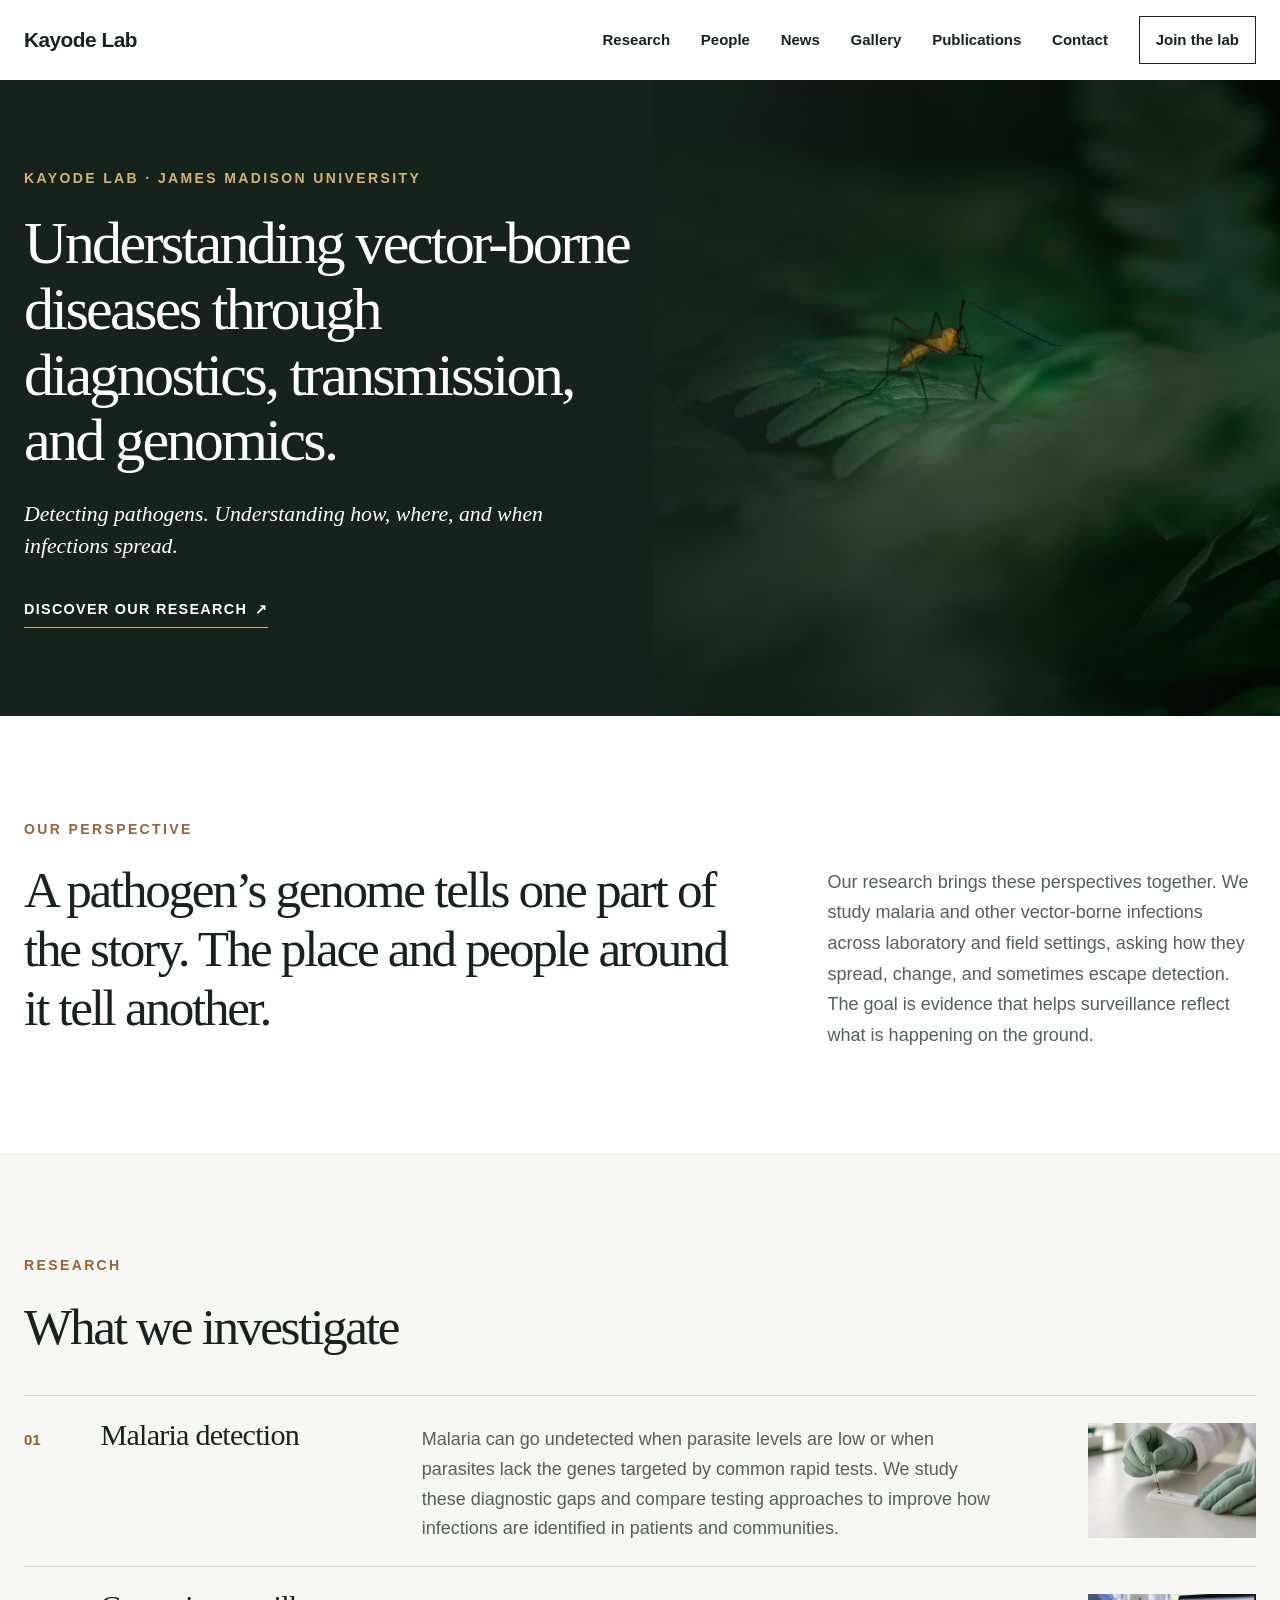
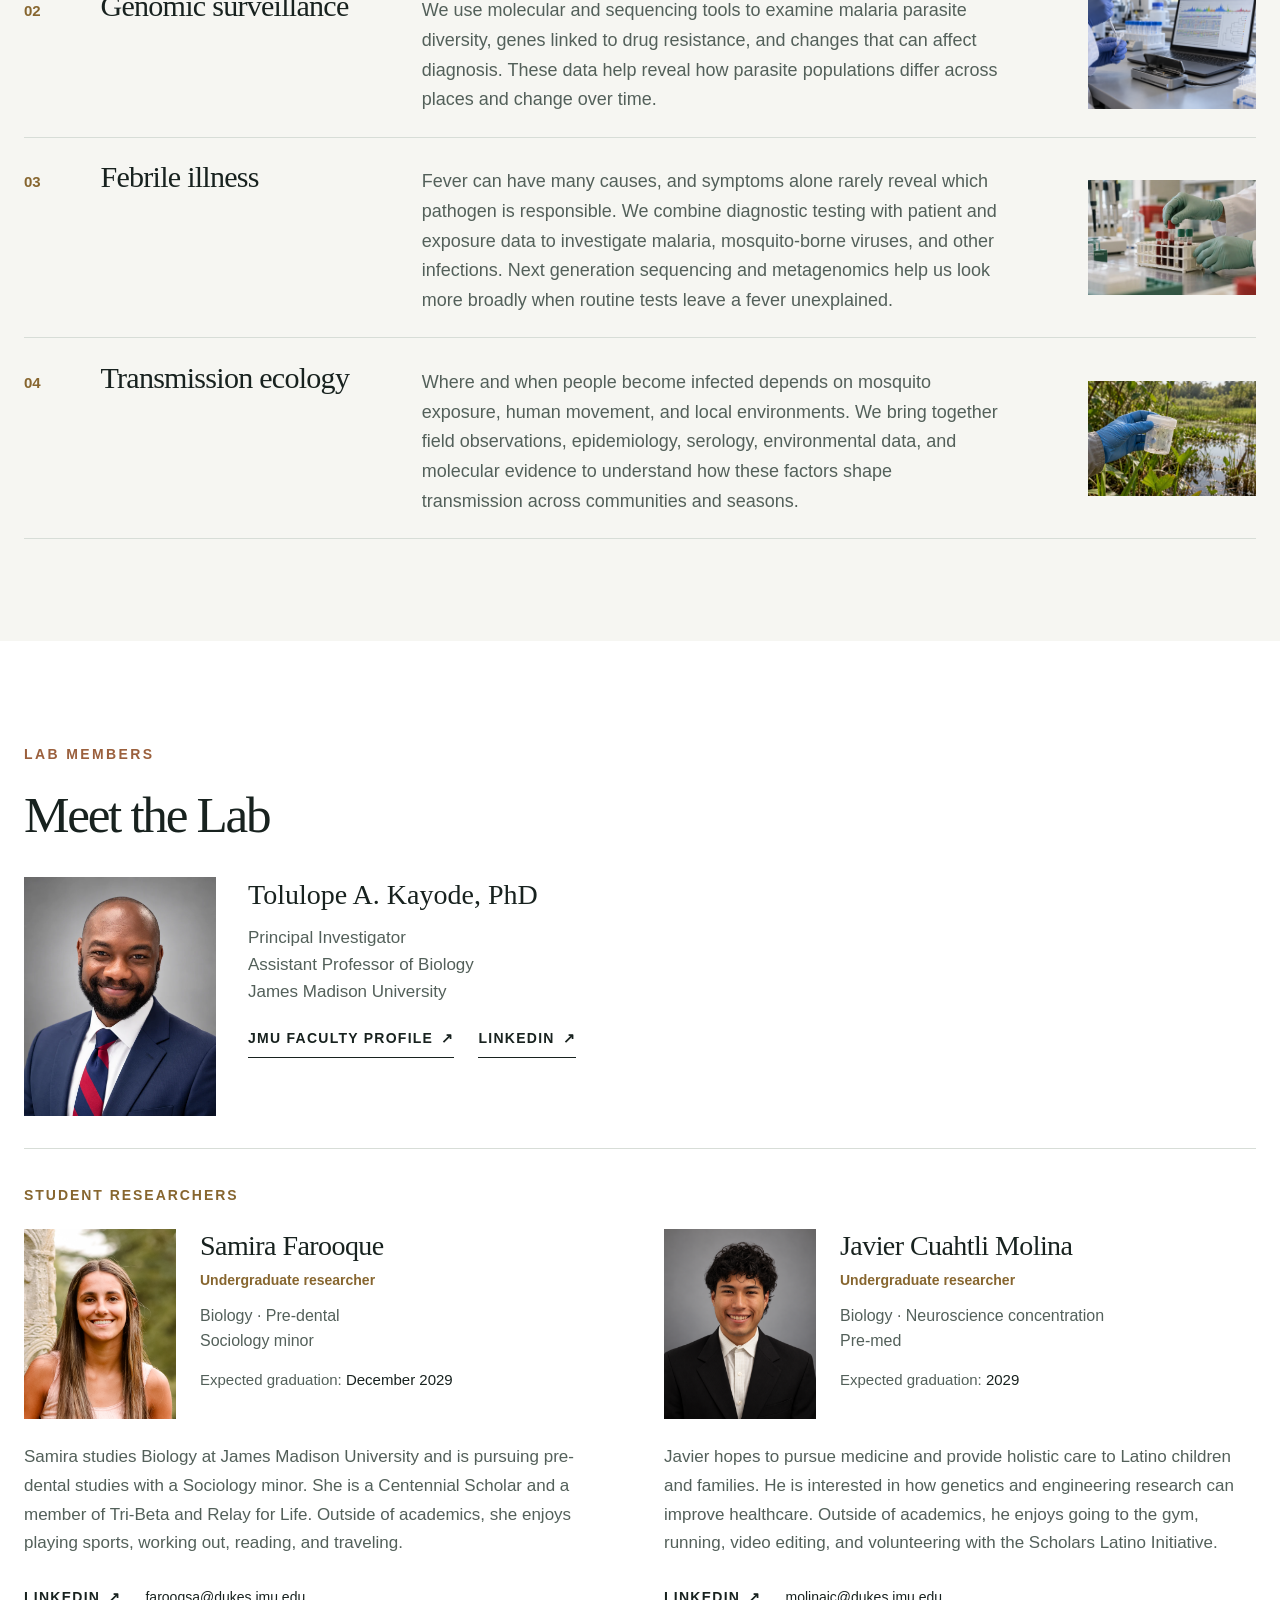
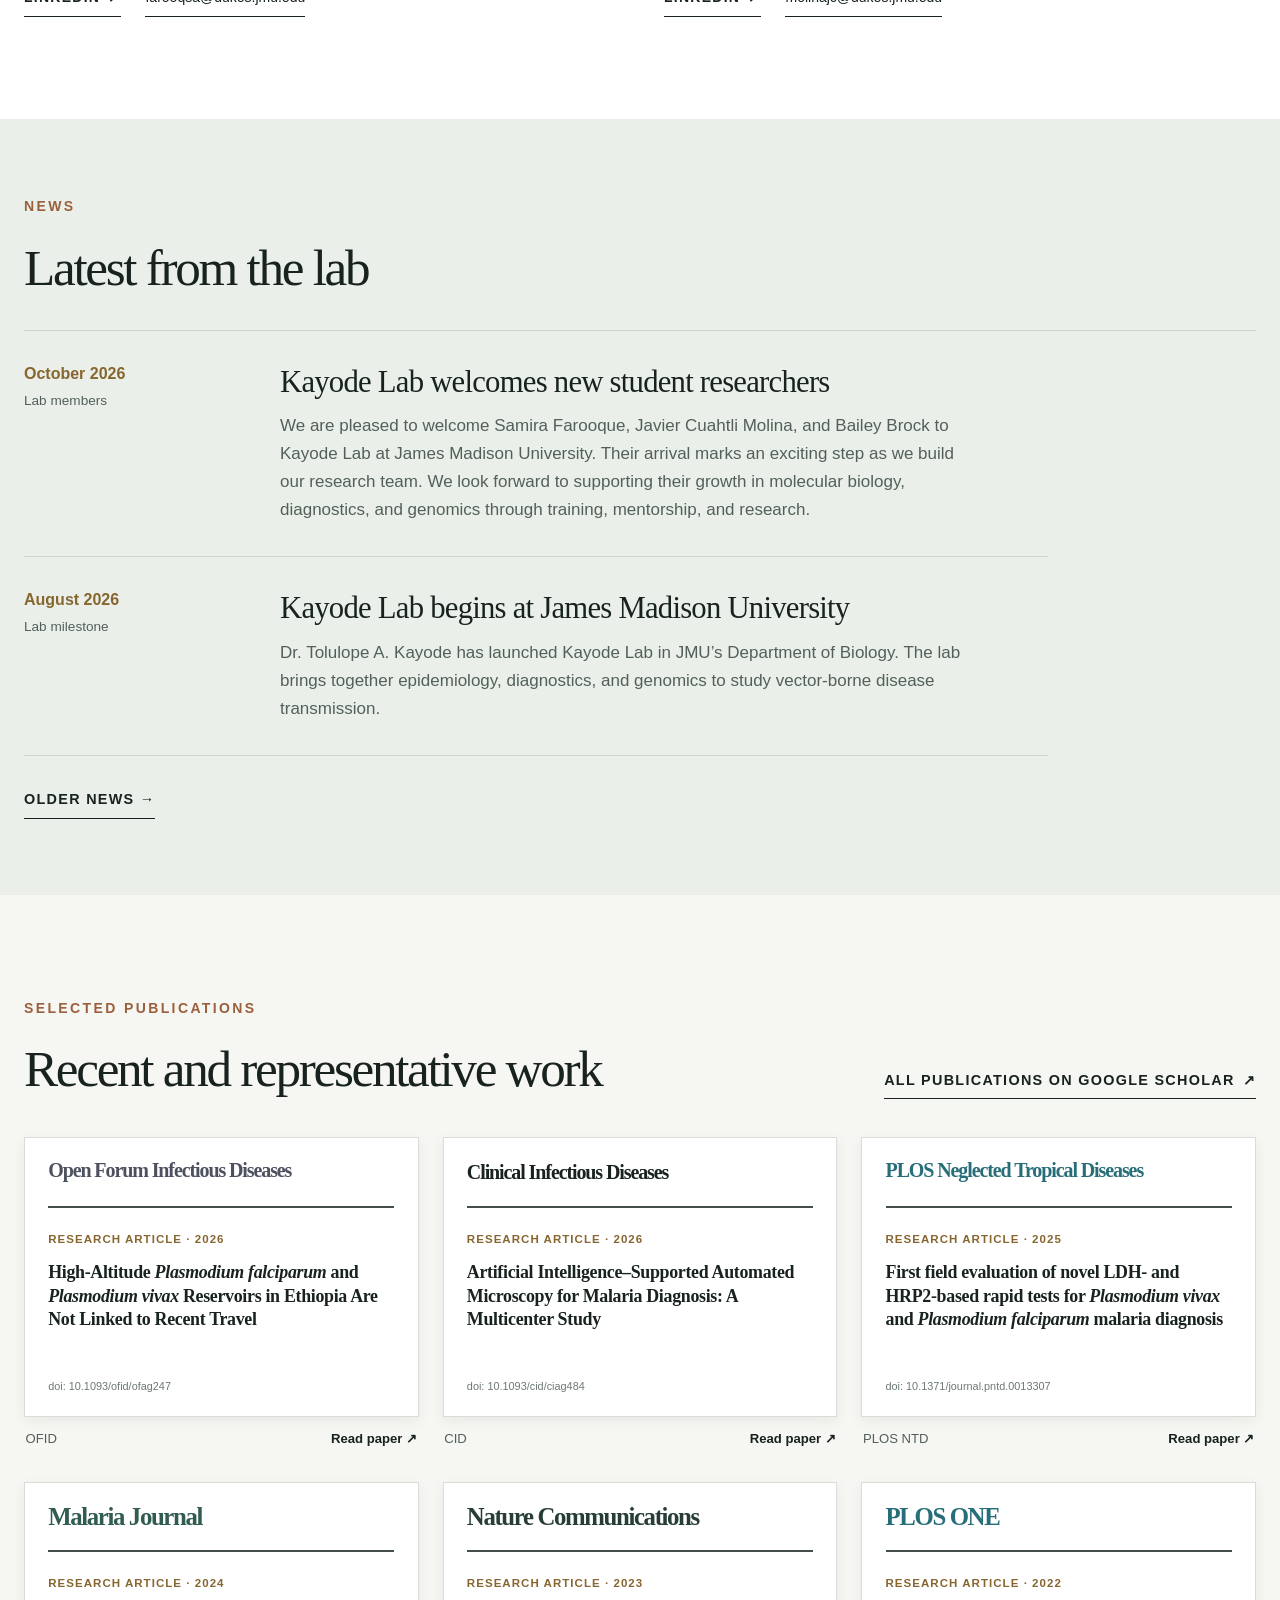
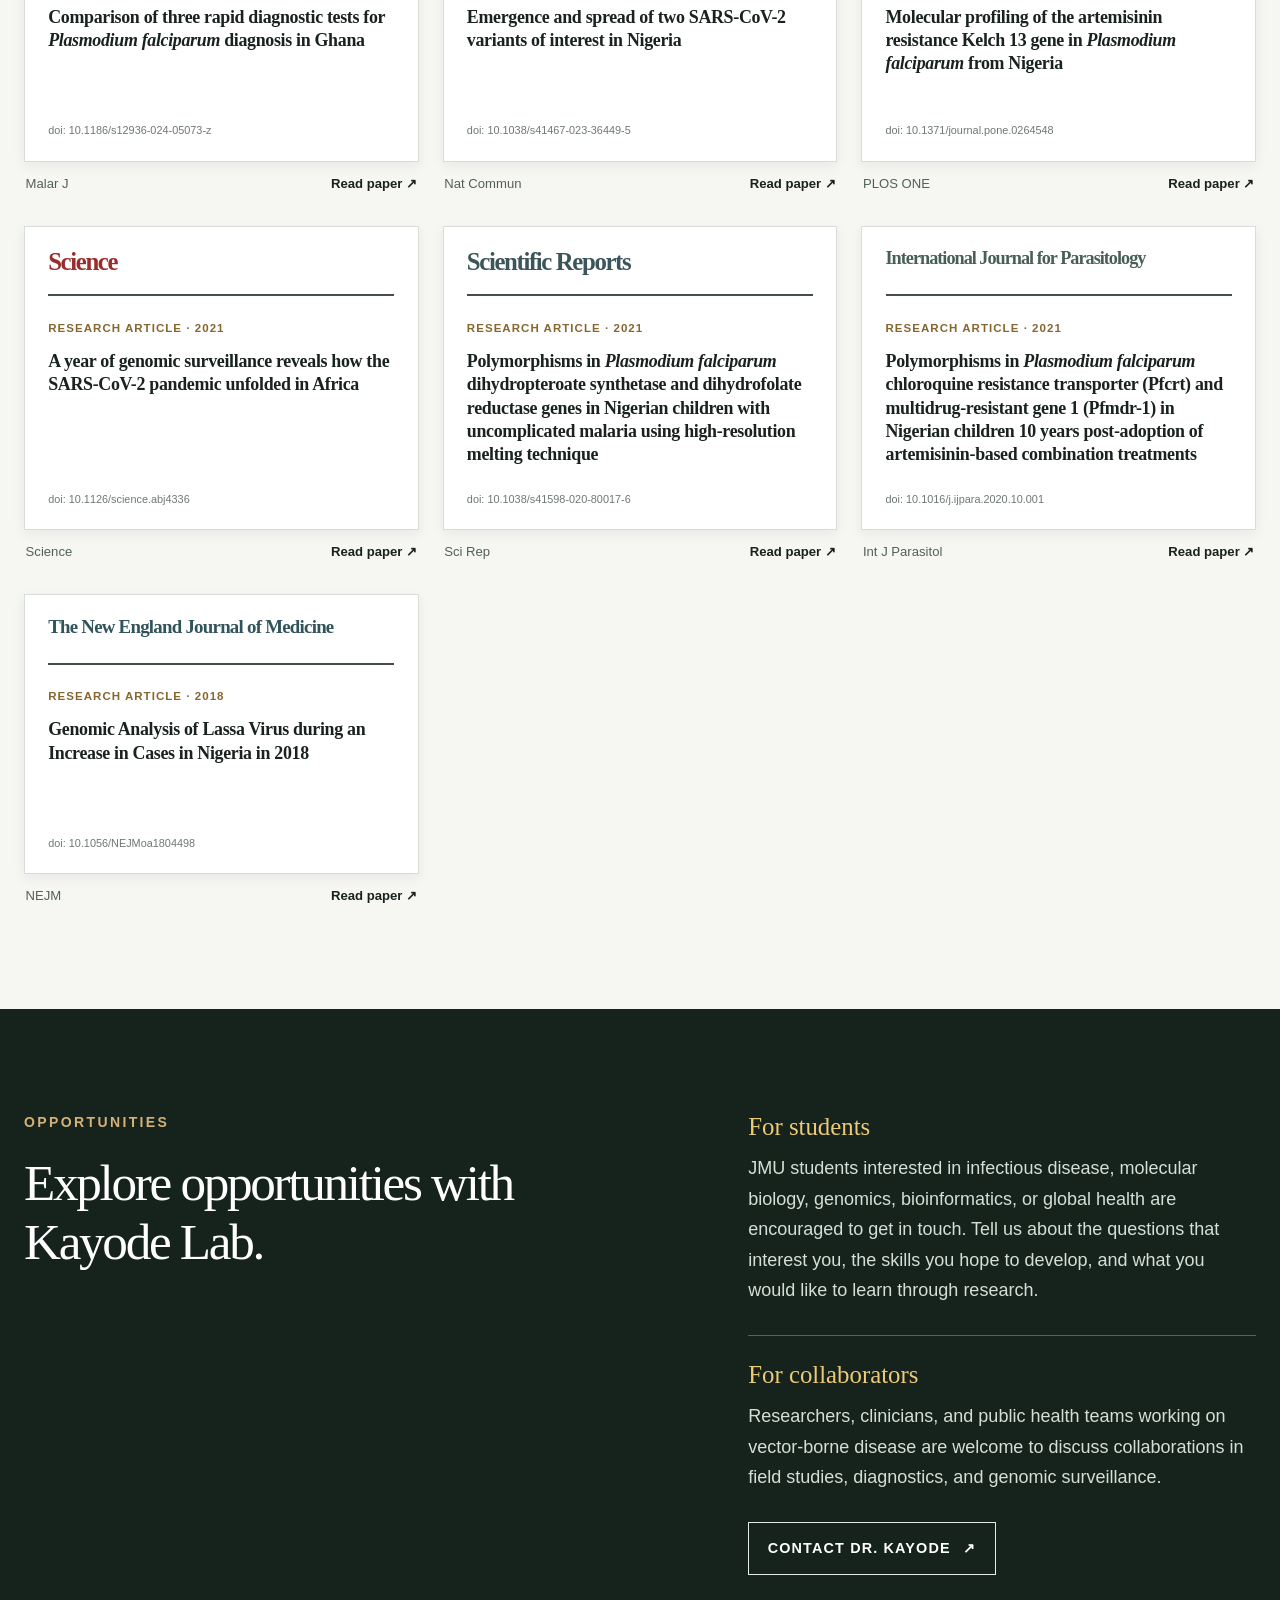
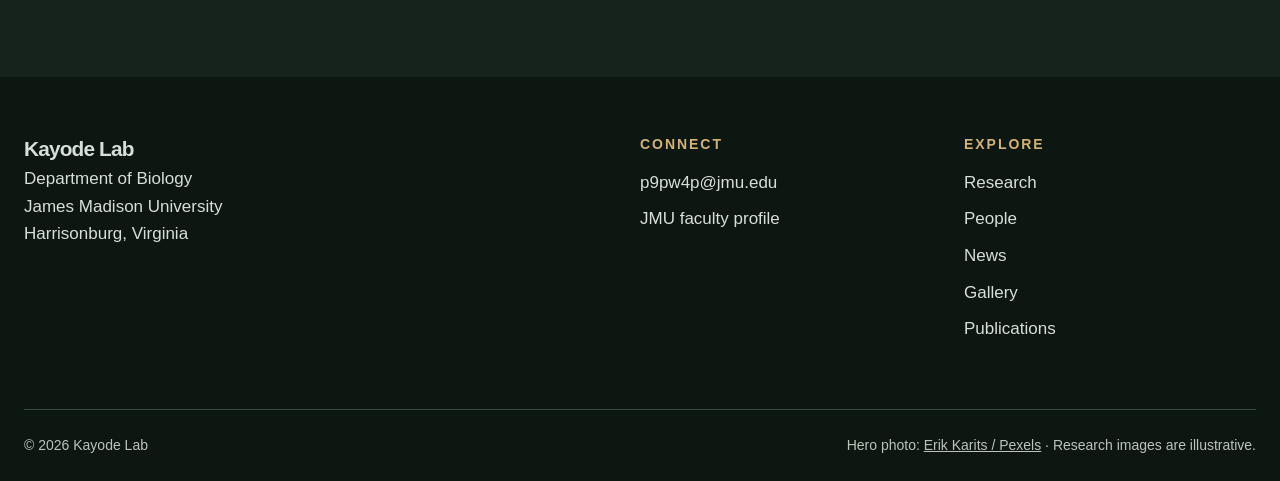
==== index.html @ 6063ae5a "Refresh fix and sticky head fix 2 attempt" ====
<!doctype html>
<html lang="en">
<head>
  <meta charset="utf-8">
  <meta name="viewport" content="width=device-width, initial-scale=1">
  <meta name="theme-color" content="#18221f">
  <meta name="description" content="Kayode Lab at James Madison University studies vector-borne disease through field epidemiology, molecular diagnostics, and pathogen genomics.">
  <title>Kayode Lab | Vector-Borne Disease Research</title>
  <link rel="preload" href="assets/mosquito-pexels.jpg" as="image" type="image/jpeg">
  <script src="navigation.js?v=20261001-navigation2"></script>
  <link rel="stylesheet" href="styles.css?v=20261001-navigation2">
  <script src="cms-content.js?v=20261001-navigation2" defer></script>
  <script src="script.js?v=20261001-navigation2" defer></script>
</head>
<body>
  <a class="skip-link" href="#main">Skip to content</a>
  <header class="site-header" id="top">
    <div class="header-inner wrap">
      <a class="wordmark" href="#top" aria-label="Kayode Lab, home"><span class="wordmark-name">Kayode</span> <span class="wordmark-lab">Lab</span></a>
      <button class="menu-toggle" type="button" aria-expanded="false" aria-controls="primary-nav" aria-label="Open menu"><span></span><span></span><span></span></button>
      <nav id="primary-nav" class="primary-nav" aria-label="Main navigation">
        <a href="#research">Research</a>
        <a href="#people">People</a>
        <a href="#news">News</a>
        <a href="gallery.html">Gallery</a>
        <a href="https://scholar.google.com/citations?hl=en&amp;user=4zWHbgIAAAAJ" target="_blank" rel="noopener noreferrer">Publications</a>
        <a href="#contact">Contact</a>
        <a class="nav-join" href="#join">Join the lab</a>
      </nav>
    </div>
  </header>

  <main id="main">
    <section class="hero" aria-labelledby="hero-title">
      <div class="hero-inner wrap">
        <p class="eyebrow">Kayode Lab · James Madison University</p>
        <h1 id="hero-title">Understanding vector-borne diseases through diagnostics, transmission, and genomics.</h1>
        <p class="hero-statement">Detecting pathogens. Understanding how, where, and when infections spread.</p>
        <a class="text-link light" href="#research">Discover our research <span aria-hidden="true">↗</span></a>
      </div>
    </section>

    <section class="perspective section-pad" aria-labelledby="perspective-title">
      <div class="wrap perspective-grid">
        <div>
          <p class="section-label">Our perspective</p>
          <h2 id="perspective-title">A pathogen’s genome tells one part of the story. The place and people around it tell another.</h2>
        </div>
        <p class="perspective-copy">Our research brings these perspectives together. We study malaria and other vector-borne infections across laboratory and field settings, asking how they spread, change, and sometimes escape detection. The goal is evidence that helps surveillance reflect what is happening on the ground.</p>
      </div>
    </section>

    <section class="research section-pad" id="research" aria-labelledby="research-title">
      <div class="wrap">
        <div class="section-heading">
          <div><p class="section-label">Research</p><h2 id="research-title">What we investigate</h2></div>
        </div>
        <div class="research-list">
          <article class="research-item"><div class="research-copy"><span class="number">01</span><h3>Malaria detection</h3><p>Malaria can go undetected when parasite levels are low or when parasites lack the genes targeted by common rapid tests. We study these diagnostic gaps and compare testing approaches to improve how infections are identified in patients and communities.</p></div><img class="research-image" src="assets/malaria-detection.webp" alt="Illustrative image of a malaria rapid diagnostic test in a laboratory" width="960" height="720" loading="lazy"></article>
          <article class="research-item"><div class="research-copy"><span class="number">02</span><h3>Genomic surveillance</h3><p>We use molecular and sequencing tools to examine malaria parasite diversity, genes linked to drug resistance, and changes that can affect diagnosis. These data help reveal how parasite populations differ across places and change over time.</p></div><img class="research-image" src="assets/genomic-surveillance-sequencing.png" alt="Illustrative image of a portable DNA sequencer connected to a laptop displaying sequence data and a phylogenetic tree" width="1448" height="1086" loading="lazy"></article>
          <article class="research-item"><div class="research-copy"><span class="number">03</span><h3>Febrile illness</h3><p>Fever can have many causes, and symptoms alone rarely reveal which pathogen is responsible. We combine diagnostic testing with patient and exposure data to investigate malaria, mosquito-borne viruses, and other infections. Next generation sequencing and metagenomics help us look more broadly when routine tests leave a fever unexplained.</p></div><img class="research-image" src="assets/febrile-illness.webp" alt="Illustrative image of blood samples in a laboratory" width="960" height="720" loading="lazy"></article>
          <article class="research-item"><div class="research-copy"><span class="number">04</span><h3>Transmission ecology</h3><p>Where and when people become infected depends on mosquito exposure, human movement, and local environments. We bring together field observations, epidemiology, serology, environmental data, and molecular evidence to understand how these factors shape transmission across communities and seasons.</p></div><img class="research-image" src="assets/transmission-ecology.webp" alt="Illustrative image of a mosquito collection container beside wetland vegetation" width="960" height="720" loading="lazy"></article>
        </div>
      </div>
    </section>

    <section class="people section-pad" id="people" aria-labelledby="people-title">
      <div class="wrap people-intro">
        <div>
          <p class="section-label">Lab members</p>
          <h2 id="people-title">Meet the Lab</h2>
        </div>
        <div class="pi-detail" data-pi-profile>
          <img class="pi-photo" src="assets/tolulope-kayode.webp" alt="Dr. Tolulope A. Kayode" width="750" height="932" loading="lazy" decoding="async">
          <div>
            <h3>Tolulope A. Kayode, PhD</h3>
            <p>Principal Investigator<br>Assistant Professor of Biology<br>James Madison University</p>
            <div class="member-links" aria-label="Tolulope Kayode's profiles">
              <a class="text-link" href="https://www.jmu.edu/biology/people/current-people/faculty/faculty-kayode.shtml" target="_blank" rel="noopener noreferrer">JMU faculty profile <span aria-hidden="true">↗</span></a>
              <a class="text-link" href="https://www.linkedin.com/in/tolulope-kayode-phd-333b0b60" target="_blank" rel="noopener noreferrer">LinkedIn <span aria-hidden="true">↗</span></a>
            </div>
          </div>
        </div>
      </div>
      <div class="wrap student-section">
        <h3 class="student-heading">Student researchers</h3>
        <div class="member-list" data-members-list>
          <article class="member-card" aria-labelledby="samira-name">
            <div class="member-overview">
              <img class="member-photo" src="assets/samira-farooque.png" alt="Samira Farooque" width="944" height="2048" loading="lazy" decoding="async">
              <div class="member-summary">
                <h3 id="samira-name">Samira Farooque</h3>
                <p class="member-role">Undergraduate researcher</p>
                <p class="member-academic">Biology · Pre-dental<br>Sociology minor</p>
                <p class="member-graduation">Expected graduation: <span>December 2029</span></p>
              </div>
            </div>
            <p class="member-bio">Samira studies Biology at James Madison University and is pursuing pre-dental studies with a Sociology minor. She is a Centennial Scholar and a member of Tri-Beta and Relay for Life. Outside of academics, she enjoys playing sports, working out, reading, and traveling.</p>
            <div class="member-links" aria-label="Contact Samira Farooque">
              <a class="text-link" href="https://www.linkedin.com/in/samira-farooque-207800399" target="_blank" rel="noopener noreferrer">LinkedIn <span aria-hidden="true">↗</span></a>
              <a class="text-link member-email" href="mailto:farooqsa@dukes.jmu.edu">farooqsa@dukes.jmu.edu</a>
            </div>
          </article>
          <article class="member-card" aria-labelledby="javier-name">
            <div class="member-overview">
              <img class="member-photo" src="assets/javier-molina.png" alt="Javier Cuahtli Molina" width="1024" height="1536" loading="lazy" decoding="async">
              <div class="member-summary">
                <h3 id="javier-name">Javier Cuahtli Molina</h3>
                <p class="member-role">Undergraduate researcher</p>
                <p class="member-academic">Biology · Neuroscience concentration<br>Pre-med</p>
                <p class="member-graduation">Expected graduation: <span>2029</span></p>
              </div>
            </div>
            <p class="member-bio">Javier hopes to pursue medicine and provide holistic care to Latino children and families. He is interested in how genetics and engineering research can improve healthcare. Outside of academics, he enjoys going to the gym, running, video editing, and volunteering with the Scholars Latino Initiative.</p>
            <div class="member-links" aria-label="Contact Javier Cuahtli Molina">
              <a class="text-link" href="https://www.linkedin.com/in/haviermolina" target="_blank" rel="noopener noreferrer">LinkedIn <span aria-hidden="true">↗</span></a>
              <a class="text-link member-email" href="mailto:molinajc@dukes.jmu.edu">molinajc@dukes.jmu.edu</a>
            </div>
          </article>
        </div>
      </div>
    </section>

    <section class="news section-pad" id="news" aria-labelledby="news-title">
      <div class="wrap">
        <p class="section-label">News</p>
        <h2 id="news-title">Latest from the lab</h2>
        <div class="news-list" data-news-list data-news-limit="4">
          <article class="news-item">
            <div class="news-meta"><time class="news-year" datetime="2026-10">October 2026</time><span>Lab members</span></div>
            <div class="news-story">
              <h3>Kayode Lab welcomes new student researchers</h3>
              <p>We are pleased to welcome Samira Farooque, Javier Cuahtli Molina, and Bailey Brock to Kayode Lab at James Madison University. Their arrival marks an exciting step as we build our research team. We look forward to supporting their growth in molecular biology, diagnostics, and genomics through training, mentorship, and research.</p>
            </div>
          </article>
          <article class="news-item">
            <div class="news-meta"><time class="news-year" datetime="2026-08">August 2026</time><span>Lab milestone</span></div>
            <div class="news-story">
              <h3>Kayode Lab begins at James Madison University</h3>
              <p>Dr. Tolulope A. Kayode has launched Kayode Lab in JMU’s Department of Biology. The lab brings together epidemiology, diagnostics, and genomics to study vector-borne disease transmission.</p>
            </div>
          </article>
        </div>
        <a class="text-link news-archive-link" href="news.html">Older news <span aria-hidden="true">→</span></a>
      </div>
    </section>

    <section class="publications section-pad" id="publications" aria-labelledby="publications-title">
      <div class="wrap">
        <div class="section-heading"><div><p class="section-label">Selected publications</p><h2 id="publications-title">Recent and representative work</h2></div><a class="text-link" href="https://scholar.google.com/citations?hl=en&amp;user=4zWHbgIAAAAJ" target="_blank" rel="noopener noreferrer">All publications on Google Scholar <span aria-hidden="true">↗</span></a></div>
        <div data-publications-list class="paper-grid" aria-label="Selected papers; each preview opens the paper">
          <a class="paper-card" href="https://doi.org/10.1093/ofid/ofag247" target="_blank" rel="noopener noreferrer"><span class="paper-page"><span class="paper-masthead ofid">Open Forum Infectious Diseases</span><span class="paper-rule"></span><span class="paper-kicker">Article · 2026</span><strong>High-Altitude <em>Plasmodium falciparum</em> and <em>Plasmodium vivax</em> Reservoirs in Ethiopia Are Not Linked to Recent Travel</strong><span class="paper-doi">doi: 10.1093/ofid/ofag247</span></span><span class="paper-meta">Open Forum Infectious Diseases <span>Read paper ↗</span></span></a>
          <a class="paper-card" href="https://doi.org/10.1371/journal.pntd.0013307" target="_blank" rel="noopener noreferrer"><span class="paper-page"><span class="paper-masthead plos">PLOS Neglected Tropical Diseases</span><span class="paper-rule"></span><span class="paper-kicker">Research article · 2025</span><strong>First field evaluation of novel LDH- and HRP2-based rapid tests for <em>Plasmodium vivax</em> and <em>Plasmodium falciparum</em> malaria diagnosis</strong><span class="paper-doi">doi: 10.1371/journal.pntd.0013307</span></span><span class="paper-meta">PLOS NTD <span>Read paper ↗</span></span></a>
          <a class="paper-card" href="https://doi.org/10.1186/s12936-024-05073-z" target="_blank" rel="noopener noreferrer"><span class="paper-page"><span class="paper-masthead malaria">Malaria Journal</span><span class="paper-rule"></span><span class="paper-kicker">Research · 2024</span><strong>Comparison of three rapid diagnostic tests for <em>Plasmodium falciparum</em> diagnosis in Ghana</strong><span class="paper-doi">doi: 10.1186/s12936-024-05073-z</span></span><span class="paper-meta">Malaria Journal <span>Read paper ↗</span></span></a>
          <a class="paper-card" href="https://doi.org/10.1038/s41467-023-36449-5" target="_blank" rel="noopener noreferrer"><span class="paper-page"><span class="paper-masthead nature">Nature Communications</span><span class="paper-rule"></span><span class="paper-kicker">Article · 2023</span><strong>Emergence and spread of two SARS-CoV-2 variants of interest in Nigeria</strong><span class="paper-doi">doi: 10.1038/s41467-023-36449-5</span></span><span class="paper-meta">Nature Communications <span>Read paper ↗</span></span></a>
          <a class="paper-card" href="https://doi.org/10.1371/journal.pone.0264548" target="_blank" rel="noopener noreferrer"><span class="paper-page"><span class="paper-masthead plosone">PLOS ONE</span><span class="paper-rule"></span><span class="paper-kicker">Research article · 2022</span><strong>Molecular profiling of the artemisinin resistance Kelch 13 gene in <em>Plasmodium falciparum</em> from Nigeria</strong><span class="paper-doi">doi: 10.1371/journal.pone.0264548</span></span><span class="paper-meta">PLOS ONE <span>Read paper ↗</span></span></a>
          <a class="paper-card" href="https://doi.org/10.1126/science.abj4336" target="_blank" rel="noopener noreferrer"><span class="paper-page"><span class="paper-masthead science">Science</span><span class="paper-rule"></span><span class="paper-kicker">Research article · 2021</span><strong>A year of genomic surveillance reveals how the SARS-CoV-2 pandemic unfolded in Africa</strong><span class="paper-doi">doi: 10.1126/science.abj4336</span></span><span class="paper-meta">Science <span>Read paper ↗</span></span></a>
          <a class="paper-card" href="https://doi.org/10.1038/s41598-020-80017-6" target="_blank" rel="noopener noreferrer"><span class="paper-page"><span class="paper-masthead reports">Scientific Reports</span><span class="paper-rule"></span><span class="paper-kicker">Article · 2021</span><strong>Polymorphisms in <em>Plasmodium falciparum</em> dihydropteroate synthetase and dihydrofolate reductase genes in Nigerian children with uncomplicated malaria using high-resolution melting technique</strong><span class="paper-doi">doi: 10.1038/s41598-020-80017-6</span></span><span class="paper-meta">Scientific Reports <span>Read paper ↗</span></span></a>
          <a class="paper-card" href="https://doi.org/10.1016/j.ijpara.2020.10.001" target="_blank" rel="noopener noreferrer"><span class="paper-page"><span class="paper-masthead ijpara">International Journal for Parasitology</span><span class="paper-rule"></span><span class="paper-kicker">Article · 2021</span><strong>Polymorphisms in <em>Plasmodium falciparum</em> chloroquine resistance transporter (Pfcrt) and multidrug-resistant gene 1 (Pfmdr-1) in Nigerian children 10 years post-adoption of artemisinin-based combination treatments</strong><span class="paper-doi">doi: 10.1016/j.ijpara.2020.10.001</span></span><span class="paper-meta">International Journal for Parasitology <span>Read paper ↗</span></span></a>
          <a class="paper-card" href="https://doi.org/10.1056/NEJMoa1804498" target="_blank" rel="noopener noreferrer"><span class="paper-page"><span class="paper-masthead nejm">The New England Journal of Medicine</span><span class="paper-rule"></span><span class="paper-kicker">Original article · 2018</span><strong>Genomic Analysis of Lassa Virus during an Increase in Cases in Nigeria in 2018</strong><span class="paper-doi">doi: 10.1056/NEJMoa1804498</span></span><span class="paper-meta">NEJM <span>Read paper ↗</span></span></a>
        </div>
      </div>
    </section>

    <section class="join-section section-pad" id="join" aria-labelledby="join-title">
      <div class="wrap join-grid">
        <div><p class="section-label">Opportunities</p><h2 id="join-title">Explore opportunities with Kayode Lab.</h2></div>
        <div>
          <div class="join-path"><h3>For students</h3><p>JMU students interested in infectious disease, molecular biology, genomics, bioinformatics, or global health are encouraged to get in touch. Tell us about the questions that interest you, the skills you hope to develop, and what you would like to learn through research.</p></div>
          <div class="join-path"><h3>For collaborators</h3><p>Researchers, clinicians, and public health teams working on vector-borne disease are welcome to discuss collaborations in field studies, diagnostics, and genomic surveillance.</p></div>
          <a class="outline-link" href="mailto:p9pw4p@jmu.edu?subject=Kayode%20Lab%20inquiry">Contact Dr. Kayode <span aria-hidden="true">↗</span></a>
        </div>
      </div>
    </section>
  </main>

  <footer class="site-footer" id="contact">
    <div class="wrap footer-grid"><div><a class="footer-brand" href="#top">Kayode Lab</a><p>Department of Biology<br>James Madison University<br>Harrisonburg, Virginia</p></div><div><p class="footer-heading">Connect</p><a href="mailto:p9pw4p@jmu.edu">p9pw4p@jmu.edu</a><a href="https://www.jmu.edu/biology/people/current-people/faculty/faculty-kayode.shtml" target="_blank" rel="noopener noreferrer">JMU faculty profile</a></div><div><p class="footer-heading">Explore</p><a href="#research">Research</a><a href="#people">People</a><a href="#news">News</a><a href="gallery.html">Gallery</a><a href="https://scholar.google.com/citations?hl=en&amp;user=4zWHbgIAAAAJ" target="_blank" rel="noopener noreferrer">Publications</a></div></div>
    <div class="wrap footer-bottom"><span>© 2026 Kayode Lab</span><span>Hero photo: <a href="https://www.pexels.com/photo/a-mosquito-on-a-leaf-10389982/" target="_blank" rel="noopener noreferrer">Erik Karits / Pexels</a> · Research images are illustrative.</span></div>
  </footer>
</body>
</html>
---- styles.css ----
:root{--paper:#f6f6f2;--white:#fff;--ink:#18221f;--secondary:#53605a;--line:#d7ddd7;--accent:#9b603d;--gold:#d5b176;--gold-ink:#87662f;--dark:#16231d;--header-height:5rem;scroll-behavior:smooth}
*,*::before,*::after{box-sizing:border-box}
html{scroll-padding-top:calc(var(--header-height) + 1rem)}
body{margin:0;padding-top:var(--header-height);color:var(--ink);background:var(--paper);font-family:Arial,Helvetica,sans-serif;font-size:1.0625rem;line-height:1.55}
a{color:inherit}
button{font:inherit}
img{max-width:100%;display:block}
em{font-style:italic}
:focus-visible{outline:3px solid #b1744e;outline-offset:4px}
.wrap{width:min(100% - 3rem,1240px);margin-inline:auto}
.skip-link{position:absolute;top:-5rem;left:1rem;padding:.7rem 1rem;background:var(--white);z-index:100}
.skip-link:focus{top:1rem}
.site-header{background:var(--white);position:fixed;top:0;left:0;right:0;z-index:50;box-shadow:0 1px 0 rgba(24,34,31,.1)}
.header-inner{min-height:5rem;display:flex;justify-content:space-between;align-items:center;gap:2rem}
.wordmark{display:inline-flex;align-items:baseline;gap:.35rem;text-decoration:none;white-space:nowrap}
.wordmark-name,.wordmark-lab{font:600 1.3rem/1.2 Arial,Helvetica,sans-serif;letter-spacing:-.025em;color:var(--ink)}
.primary-nav{display:flex;align-items:center;gap:clamp(1rem,2.4vw,2rem)}
.primary-nav a{text-decoration:none;font-size:.9375rem;font-weight:700;padding:.5rem 0}
.primary-nav a:hover,.site-footer a:hover{text-decoration:underline;text-underline-offset:.35em}
.primary-nav .nav-join{border:1px solid var(--ink);padding:.7rem 1rem;white-space:nowrap}
.menu-toggle{display:none}
.hero{min-height:37rem;position:relative;isolation:isolate;overflow:hidden;background:var(--dark);color:#fff;display:flex;align-items:center}
.hero::before{content:"";position:absolute;top:0;right:0;bottom:0;width:49%;z-index:-2;background:url("assets/mosquito-pexels.jpg") center 48%/cover no-repeat;transform:scaleX(-1)}
.hero::after{content:"";position:absolute;inset:0;z-index:-1;background:linear-gradient(90deg,#16231d 0%,#16231d 47%,rgba(22,35,29,.44) 74%,rgba(22,35,29,.08) 100%)}
.hero-inner{padding-block:5.5rem}
.eyebrow,.section-label{margin:0 0 1.3rem;text-transform:uppercase;letter-spacing:.17em;font-size:.875rem;font-weight:700}
.eyebrow{color:var(--gold)}
h1,h2,h3,p{margin-top:0}
h1,h2{font-family:Georgia,'Times New Roman',serif;font-weight:400;letter-spacing:-.045em}
h1{font-size:clamp(3rem,4.7vw,4.75rem);line-height:1.09;max-width:38rem;margin-bottom:1.65rem}
.hero-statement{font:italic 400 clamp(1.2rem,1.7vw,1.5rem)/1.45 Georgia,'Times New Roman',serif;max-width:36rem;margin-bottom:2.1rem}
.text-link{display:inline-flex;align-items:center;gap:.5rem;text-decoration:none;border-bottom:1px solid currentColor;padding-bottom:.45rem;font-size:.9rem;text-transform:uppercase;letter-spacing:.09em;font-weight:700}
.text-link.light{color:#fff;border-color:var(--gold)}
.text-link:hover{gap:.85rem}
.section-pad{padding-block:clamp(4.5rem,8vw,7rem)}
.section-label{color:var(--accent)}
h2{font-size:clamp(2.15rem,4vw,3.6rem);line-height:1.15;margin-bottom:0}
.perspective{background:var(--white)}
.perspective-grid{display:grid;grid-template-columns:1.25fr .75fr;gap:clamp(3rem,7vw,8rem)}
.perspective-copy{font-size:1.125rem;line-height:1.7;color:var(--secondary);margin:3rem 0 0}
.research{background:var(--paper)}
.section-heading{display:flex;justify-content:space-between;align-items:end;gap:2rem;margin-bottom:2.4rem}
.section-heading>p{max-width:18rem;margin:0;color:var(--secondary);line-height:1.6}
.research-list{border-top:1px solid var(--line)}
.research-item{display:grid;grid-template-columns:minmax(0,1fr) 10.5rem;gap:clamp(1.5rem,4vw,4rem);align-items:center;border-bottom:1px solid var(--line);padding:1.35rem 0}
.research-image{display:block;width:100%;height:7.2rem;object-fit:cover;background:#dbe2da}
.research-copy{display:grid;grid-template-columns:2.7rem minmax(12rem,18rem) minmax(0,1fr);gap:clamp(1rem,2.6vw,2.5rem);align-items:baseline}
.number{color:var(--gold-ink);font-size:.9375rem;font-weight:700}
.research-item h3{font:400 clamp(1.6rem,2.35vw,2.05rem)/1.2 Georgia,'Times New Roman',serif;letter-spacing:-.025em;margin:0}
.research-item p{font-size:1.125rem;color:var(--secondary);line-height:1.65;max-width:36rem;margin:0}
.join-section .section-label{color:var(--gold)}
.people{background:var(--white)}
.people-intro{display:block}
.pi-detail{display:grid;grid-template-columns:clamp(9rem,16vw,12rem) minmax(0,1fr);gap:2rem;align-items:start;border-bottom:1px solid var(--line);padding:0 0 2rem;margin-top:2rem}
.pi-photo{display:block;width:100%;height:auto;aspect-ratio:750/932;object-fit:cover;object-position:center top;background:#e0e6e0}
.pi-detail h3{font:400 1.75rem Georgia,'Times New Roman',serif;line-height:1.25;margin:0 0 .75rem}
.pi-detail p{line-height:1.6;color:var(--secondary);margin:0 0 1.4rem}
/* Lab member profiles */
.member-links{display:flex;flex-wrap:wrap;align-items:center;gap:.8rem 1.5rem}
.member-links .text-link{font-size:.875rem;white-space:nowrap}
.student-section{margin-top:2.25rem}
.student-heading{font-size:.875rem;font-weight:700;letter-spacing:.14em;text-transform:uppercase;color:var(--gold-ink);margin:0 0 1.4rem}
.member-list{display:grid;grid-template-columns:repeat(2,minmax(0,1fr));gap:3rem}
.member-card{min-width:0;display:flex;flex-direction:column}
.member-overview{display:grid;grid-template-columns:9.5rem minmax(0,1fr);gap:1.5rem;align-items:start}
.member-photo{display:block;width:9.5rem;height:11.875rem;object-fit:cover;object-position:center center;background:#e0e6e0}
.member-card h3{font:400 1.75rem/1.2 Georgia,'Times New Roman',serif;letter-spacing:-.02em;margin:0 0 .45rem}
.member-role{color:var(--gold-ink);font-size:.875rem;font-weight:700;margin:0 0 .8rem}
.member-academic{font-size:1rem;color:var(--secondary);line-height:1.55;margin:0 0 .9rem}
.member-bio{font-size:1.0625rem;line-height:1.7;color:var(--secondary);margin:1.5rem 0}
.member-card .member-links{margin-top:auto;padding-top:.3rem}
.member-links .member-email{font-family:Arial,Helvetica,sans-serif;font-weight:400;letter-spacing:0;text-transform:none;white-space:normal;overflow-wrap:anywhere}
.news{background:#eaf0e9}
.news.section-pad{padding-block:clamp(4rem,6vw,5.5rem)}
.news h2{margin-bottom:2rem}
.news-list{border-top:1px solid #cbd7cc}
.news-item{display:grid;grid-template-columns:12rem minmax(0,1fr);gap:clamp(2rem,5vw,5rem);border-bottom:1px solid #cbd7cc;padding:2rem 0;max-width:64rem}
.news-meta{display:flex;flex-direction:column;gap:.35rem;color:var(--secondary);font-size:.85rem;line-height:1.4}
.news-year{color:var(--gold-ink);font-weight:700;font-size:1rem}
.news-story h3{font:400 clamp(1.5rem,2.4vw,2rem)/1.25 Georgia,'Times New Roman',serif;letter-spacing:-.025em;margin:0 0 .7rem}
.news-story p{color:var(--secondary);line-height:1.65;max-width:43rem;margin:0}
.publications{background:var(--paper)}
.paper-grid{display:grid;grid-template-columns:repeat(3,minmax(0,1fr));gap:2rem 1.5rem}
.paper-card{min-width:0;text-decoration:none;display:flex;flex-direction:column}
.paper-page{display:flex;flex:1;flex-direction:column;min-height:17.5rem;background:#fff;border:1px solid var(--line);padding:1.35rem 1.45rem;box-shadow:0 4px 12px #1a2c2210;transition:transform .2s ease,box-shadow .2s ease}
.paper-card:hover .paper-page{transform:translateY(-3px);box-shadow:0 11px 25px #1a2c221c}
.paper-masthead{display:block;min-height:2.55rem;font:700 1.55rem/1.05 Georgia,'Times New Roman',serif;letter-spacing:-.055em}
.paper-masthead.science{color:#9b2c2c}.paper-masthead.nejm{font-size:1.18rem;color:#31545b;letter-spacing:-.04em}.paper-masthead.nature{color:#273d38}.paper-masthead.malaria{color:#315c51}.paper-masthead.reports{color:#3b555a}.paper-masthead.plos{font-size:1.25rem;color:#276e78}.paper-masthead.ofid{font-size:1.25rem;color:#4d515f}.paper-masthead.plosone{color:#276e78}.paper-masthead.ijpara{font-size:1.14rem;color:#485f57}
.paper-rule{border-top:2px solid currentColor;opacity:.8;margin:.3rem 0 1.45rem}
.paper-kicker{font-size:.72rem;letter-spacing:.09em;text-transform:uppercase;color:var(--gold-ink);font-weight:700;margin-bottom:.8rem}
.paper-page strong{font:700 clamp(1.1rem,1.4vw,1.35rem)/1.3 Georgia,'Times New Roman',serif;letter-spacing:-.018em}
.paper-doi{font-size:.68rem;color:#6c7972;margin-top:auto;padding-top:1.5rem;overflow-wrap:anywhere}
.paper-meta{display:flex;justify-content:space-between;gap:1rem;padding:.75rem .1rem 0;font-size:.82rem;color:var(--secondary)}
.paper-meta span{color:var(--ink);font-weight:700;white-space:nowrap}
.publications .section-heading .text-link{flex-shrink:0}
.join-section{background:var(--dark);color:#fff}
.join-grid{display:grid;grid-template-columns:1fr .8fr;gap:clamp(3rem,7vw,8rem);align-items:start}
.join-path h3{font:400 1.55rem/1.25 Georgia,'Times New Roman',serif;color:#edca76;margin:0 0 .65rem}
.join-path+.join-path{border-top:1px solid #56655b;padding-top:1.5rem;margin-top:.2rem}
.join-grid p:not(.section-label){line-height:1.7;color:#d5dfd5;font-size:1.125rem;margin:0 0 1.8rem}
.outline-link{display:inline-flex;gap:.8rem;align-items:center;padding:.9rem 1.15rem;border:1px solid #e4ebe3;text-decoration:none;font-size:.9rem;text-transform:uppercase;letter-spacing:.08em;font-weight:700}
.outline-link:hover{background:#fff;color:var(--dark)}
.site-footer{background:#0d1712;color:#d6e0d8;padding:3.5rem 0 1.5rem}
.footer-grid{display:grid;grid-template-columns:2fr 1fr 1fr;gap:2rem}
.footer-brand{font-size:1.3rem;font-weight:700;letter-spacing:-.04em;text-decoration:none}
.footer-grid p{line-height:1.6}
.footer-heading{font-size:.875rem;letter-spacing:.14em;text-transform:uppercase;font-weight:700;color:var(--gold)}
.footer-grid a:not(.footer-brand){display:block;margin-bottom:.65rem;text-decoration:none}
.footer-bottom{display:flex;flex-wrap:wrap;justify-content:space-between;gap:1rem 2rem;border-top:1px solid #3b4841;padding-top:1.5rem;margin-top:3.5rem;font-size:.875rem;line-height:1.6;color:#b9c5bb}
@media(max-width:1100px){.research-copy{grid-template-columns:2.5rem minmax(0,1fr);gap:.35rem 1.5rem}.research-copy p{grid-column:2}.paper-grid{grid-template-columns:repeat(2,minmax(0,1fr))}}
@media(max-width:900px){.member-list{grid-template-columns:1fr;gap:2.5rem}.member-overview{grid-template-columns:8.5rem minmax(0,1fr)}}
@media(max-width:900px){.menu-toggle{display:flex;width:2.75rem;height:2.75rem;flex-direction:column;justify-content:center;gap:.32rem;border:0;background:transparent;padding:.5rem}.menu-toggle span{display:block;width:100%;height:2px;background:var(--ink)}.primary-nav{display:none;position:absolute;top:100%;left:0;right:0;background:var(--white);padding:1rem;border-top:1px solid var(--line);box-shadow:0 14px 18px #15231a20;flex-direction:column;align-items:stretch;gap:.2rem}.primary-nav.is-open{display:flex}.primary-nav a{font-size:1rem;padding:.75rem}.primary-nav .nav-join{margin-top:.5rem;text-align:center}}
@media(max-width:850px){.primary-nav{gap:1rem}.primary-nav a{font-size:.9rem}}
@media(max-width:700px){.wrap{width:min(100% - 2rem,1240px)}.header-inner{min-height:4.5rem}.menu-toggle{display:flex;width:2.75rem;height:2.75rem;flex-direction:column;justify-content:center;gap:.32rem;border:0;background:transparent;padding:.5rem}.menu-toggle span{display:block;width:100%;height:2px;background:var(--ink)}.primary-nav{display:none;position:absolute;top:100%;left:0;right:0;background:var(--white);padding:1rem;border-top:1px solid var(--line);box-shadow:0 14px 18px #15231a20;flex-direction:column;align-items:stretch;gap:.2rem}.primary-nav.is-open{display:flex}.primary-nav a{font-size:1rem;padding:.75rem}.primary-nav .nav-join{margin-top:.5rem;text-align:center}.hero{min-height:38rem}.hero::before{background-position:40% center}.hero::after{background:linear-gradient(90deg,rgba(9,20,16,.9),rgba(9,20,16,.68) 72%,rgba(9,20,16,.35))}.hero-inner{padding-block:5rem 4rem}h1{max-width:35rem;font-size:clamp(2.9rem,8.5vw,4rem)}.perspective-grid,.join-grid{grid-template-columns:1fr;gap:2rem}.perspective-copy{margin:0}.section-heading{display:block}.section-heading>p{margin-top:1rem;max-width:35rem}.research-item{grid-template-columns:minmax(0,1fr) 7rem;gap:1.25rem;align-items:center}.research-image{width:7rem;height:6rem}.research-copy{grid-template-columns:1fr;gap:.35rem}.research-copy p{grid-column:1;font-size:1rem;line-height:1.5}.research-item h3{font-size:1.45rem}.footer-grid{grid-template-columns:1fr 1fr}.footer-grid>div:first-child{grid-column:1/-1}}
@media(max-width:430px){h1{font-size:clamp(2.55rem,9vw,3rem)}.hero{min-height:40rem}.pi-detail{grid-template-columns:1fr}.pi-photo{max-width:12rem}.footer-grid{grid-template-columns:1fr}.footer-grid>div:first-child{grid-column:auto}.footer-bottom{flex-direction:column;gap:.5rem}}
@media(max-width:540px){.paper-grid{grid-template-columns:1fr;gap:1.6rem}.paper-page{min-height:15.5rem}.research-item{grid-template-columns:minmax(0,1fr) 5.8rem;gap:.9rem}.research-image{width:5.8rem;height:5.8rem}}
@media(max-width:540px){.news-item{grid-template-columns:1fr;gap:1rem;padding:1.5rem 0}.news-meta{flex-direction:row;gap:.7rem;align-items:baseline}}
@media(max-width:540px){.member-overview{grid-template-columns:6.5rem minmax(0,1fr);gap:1rem}.member-photo{width:6.5rem;height:8.125rem}.member-card h3{font-size:1.5rem}.member-bio{font-size:1rem}.student-section{margin-top:2.75rem}}
@media(max-width:700px){.publications .section-heading .text-link{margin-top:1.5rem}}
@media(max-width:700px){.hero::before{width:100%;opacity:.48}.hero::after{background:linear-gradient(90deg,rgba(22,35,29,.96),rgba(22,35,29,.78) 72%,rgba(22,35,29,.58))}}
@media(prefers-reduced-motion:reduce){:root{scroll-behavior:auto}}

/* Lab gallery */
.gallery-grid:not(:empty){display:grid;grid-template-columns:repeat(2,minmax(0,1fr));gap:3rem 2rem;margin-top:2.5rem}
.gallery-figure{min-width:0;margin:0}
.gallery-photo-button{display:block;width:100%;border:0;background:var(--paper);padding:0;cursor:zoom-in}
.gallery-photo-button img{display:block;width:100%;aspect-ratio:4/3;object-fit:cover}
.gallery-figure figcaption{color:var(--secondary);font-size:1rem;line-height:1.55;padding-top:.85rem}
.gallery-date{display:block;font-size:.8125rem;color:var(--gold-ink);font-weight:700;margin-bottom:.3rem}
.gallery-dialog{width:min(100% - 2rem,1100px);max-height:92vh;border:0;padding:3.5rem 1.5rem 1.5rem;color:var(--ink);background:var(--white)}
.gallery-dialog::backdrop{background:rgba(9,20,16,.8)}
.gallery-close{position:absolute;right:1.25rem;top:.65rem;display:flex;align-items:center;gap:.65rem;border:0;background:transparent;padding:.5rem;color:var(--ink);cursor:pointer;font-size:.9375rem}
.gallery-close span{font-size:1.6rem;line-height:1}
.gallery-enlarged{width:100%;max-height:70vh;object-fit:contain}
.gallery-enlarged-caption{font-size:1rem;color:var(--secondary);line-height:1.55;margin:1rem 0 0}
@media(max-width:900px){.gallery-grid:not(:empty){grid-template-columns:repeat(2,minmax(0,1fr))}}
@media(max-width:540px){.gallery-grid:not(:empty){grid-template-columns:1fr;gap:1.75rem}.gallery-dialog{padding-inline:1rem}}

.member-graduation{font-size:.9375rem;line-height:1.6;color:var(--secondary);margin:0}.member-graduation span{color:var(--ink)}

/* Dedicated Gallery page */
.primary-nav a[aria-current="page"]{color:var(--gold-ink);text-decoration:underline;text-underline-offset:.35em}
.gallery-page{background:var(--white)}
.gallery-main{padding:clamp(3rem,6vw,5rem) 0 clamp(4rem,8vw,7rem);min-height:60vh}
.gallery-back{display:inline-block;color:var(--secondary);font-size:.9375rem;text-decoration:none;margin-bottom:2.75rem}
.gallery-back:hover{text-decoration:underline;text-underline-offset:.25em}
.gallery-intro{max-width:48rem}
.gallery-intro h1{color:var(--ink);font:400 clamp(2.8rem,5.5vw,4.5rem)/1.1 Georgia,'Times New Roman',serif;letter-spacing:-.035em;margin:0 0 1.25rem;max-width:none}
.gallery-intro-copy{color:var(--secondary);font-size:1.125rem;line-height:1.7;margin:0;max-width:36rem}
.gallery-empty{padding:2rem;border-block:1px solid var(--line);background:var(--paper);margin-top:3rem;max-width:48rem}
.gallery-empty h2{font:400 1.65rem/1.25 Georgia,'Times New Roman',serif;letter-spacing:-.02em;margin:0 0 .65rem}
.gallery-empty p{color:var(--secondary);font-size:1rem;line-height:1.65;margin:0}
.gallery-story h2{font:400 clamp(1.5rem,2.4vw,1.9rem)/1.25 Georgia,'Times New Roman',serif;letter-spacing:-.02em;margin:.45rem 0 .65rem}
.gallery-story p{font-size:1.0625rem;line-height:1.7;color:var(--secondary);margin:0;max-width:34rem}
@media(max-width:540px){.gallery-main{padding-top:2.5rem}.gallery-back{margin-bottom:2rem}.gallery-empty{padding:1.5rem}.gallery-story p{font-size:1rem}}
@media(max-width:900px) and (min-width:541px){.member-photo{width:8.5rem;height:10.625rem}}

/* Homepage news link and complete archive. */
.news-archive-link{display:inline-block;margin-top:2rem}
.news-archive-main .news-list{margin-top:3rem}
.news-archive-main .news-item{max-width:none}
/* Editable content keeps the existing site layout. */
[hidden]{display:none!important}
.member-photo-placeholder{display:flex;align-items:center;justify-content:center;color:var(--secondary);font-size:1.6rem;font-weight:600}
.news-story p,.member-bio,.gallery-story p{white-space:pre-line}
.paper-masthead.neutral{font-family:Georgia,'Times New Roman',serif;font-size:1.25rem;line-height:1.2}

/* Keep the open mobile menu within the screen below the sticky header. */
@media(max-width:900px){.primary-nav{max-height:calc(100vh - var(--header-height));max-height:calc(100dvh - var(--header-height));overflow-y:auto}}
@media(max-width:700px){:root{--header-height:4.5rem}}
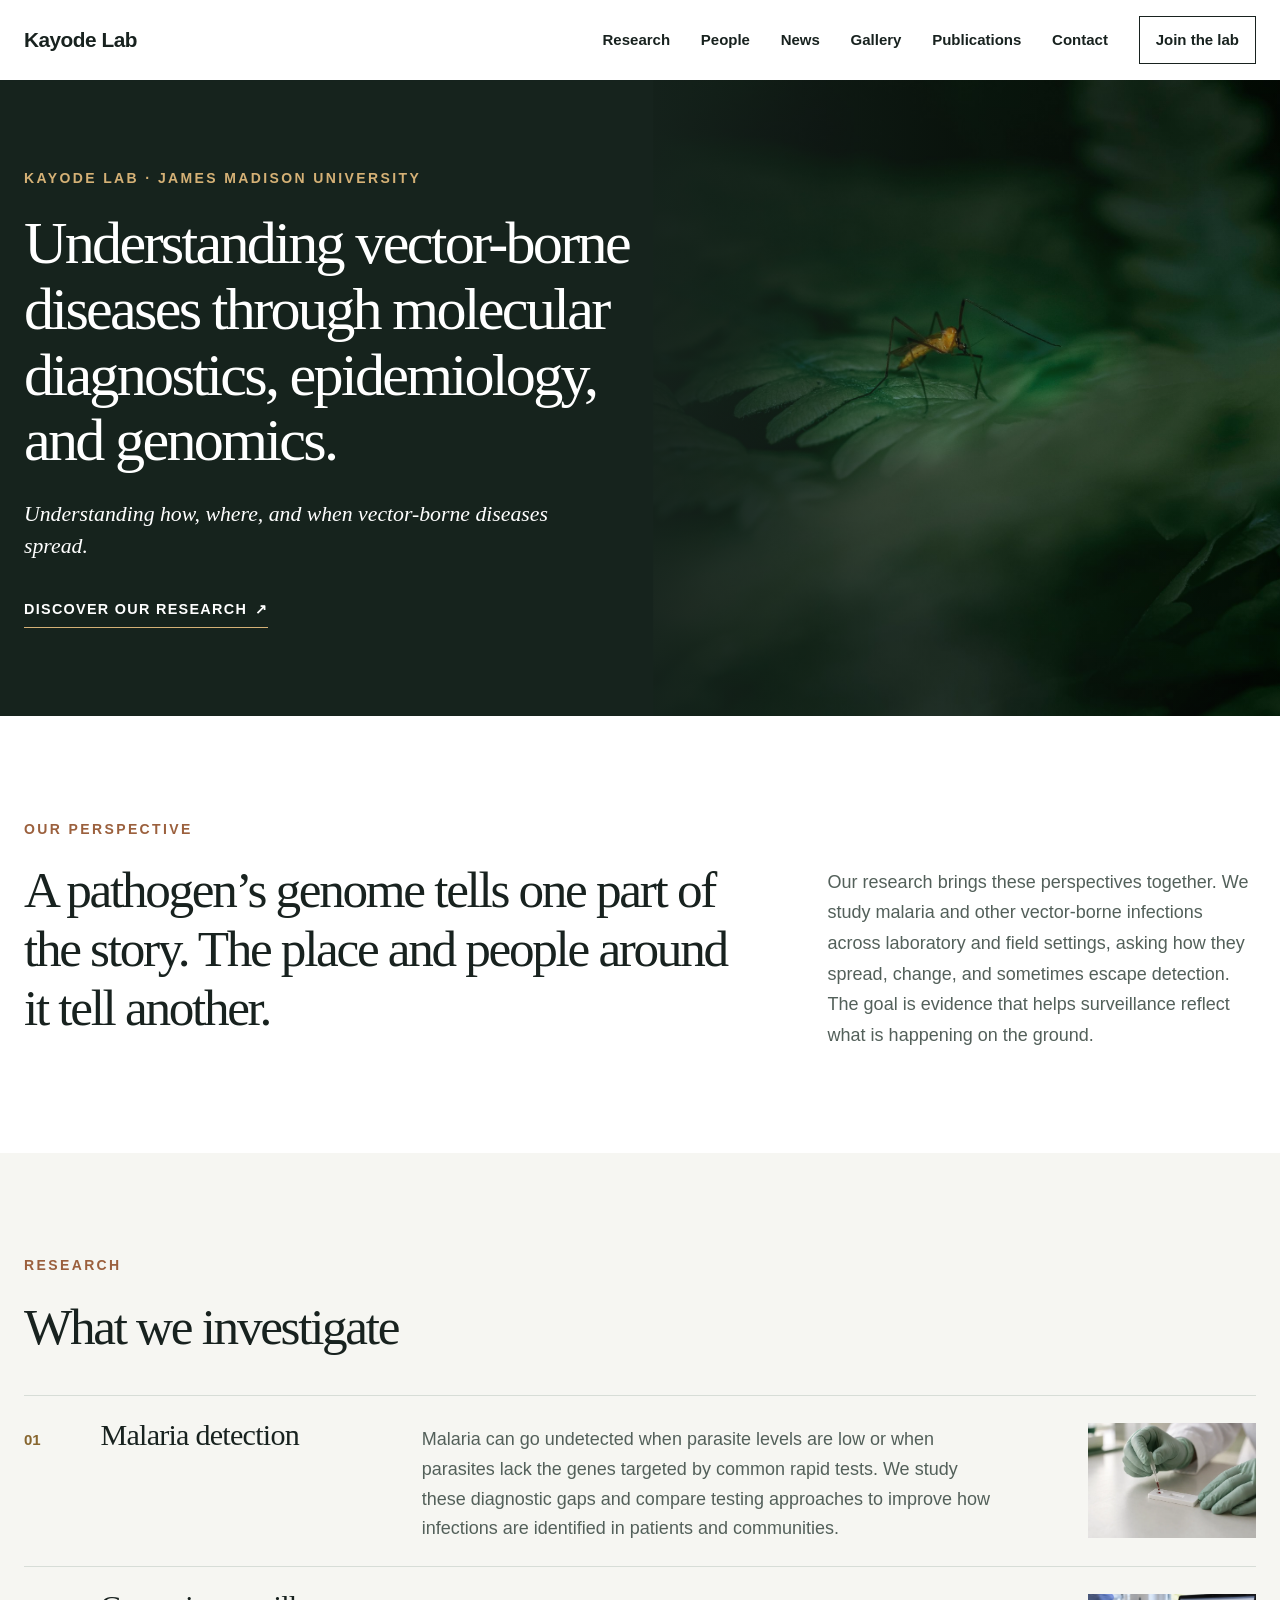
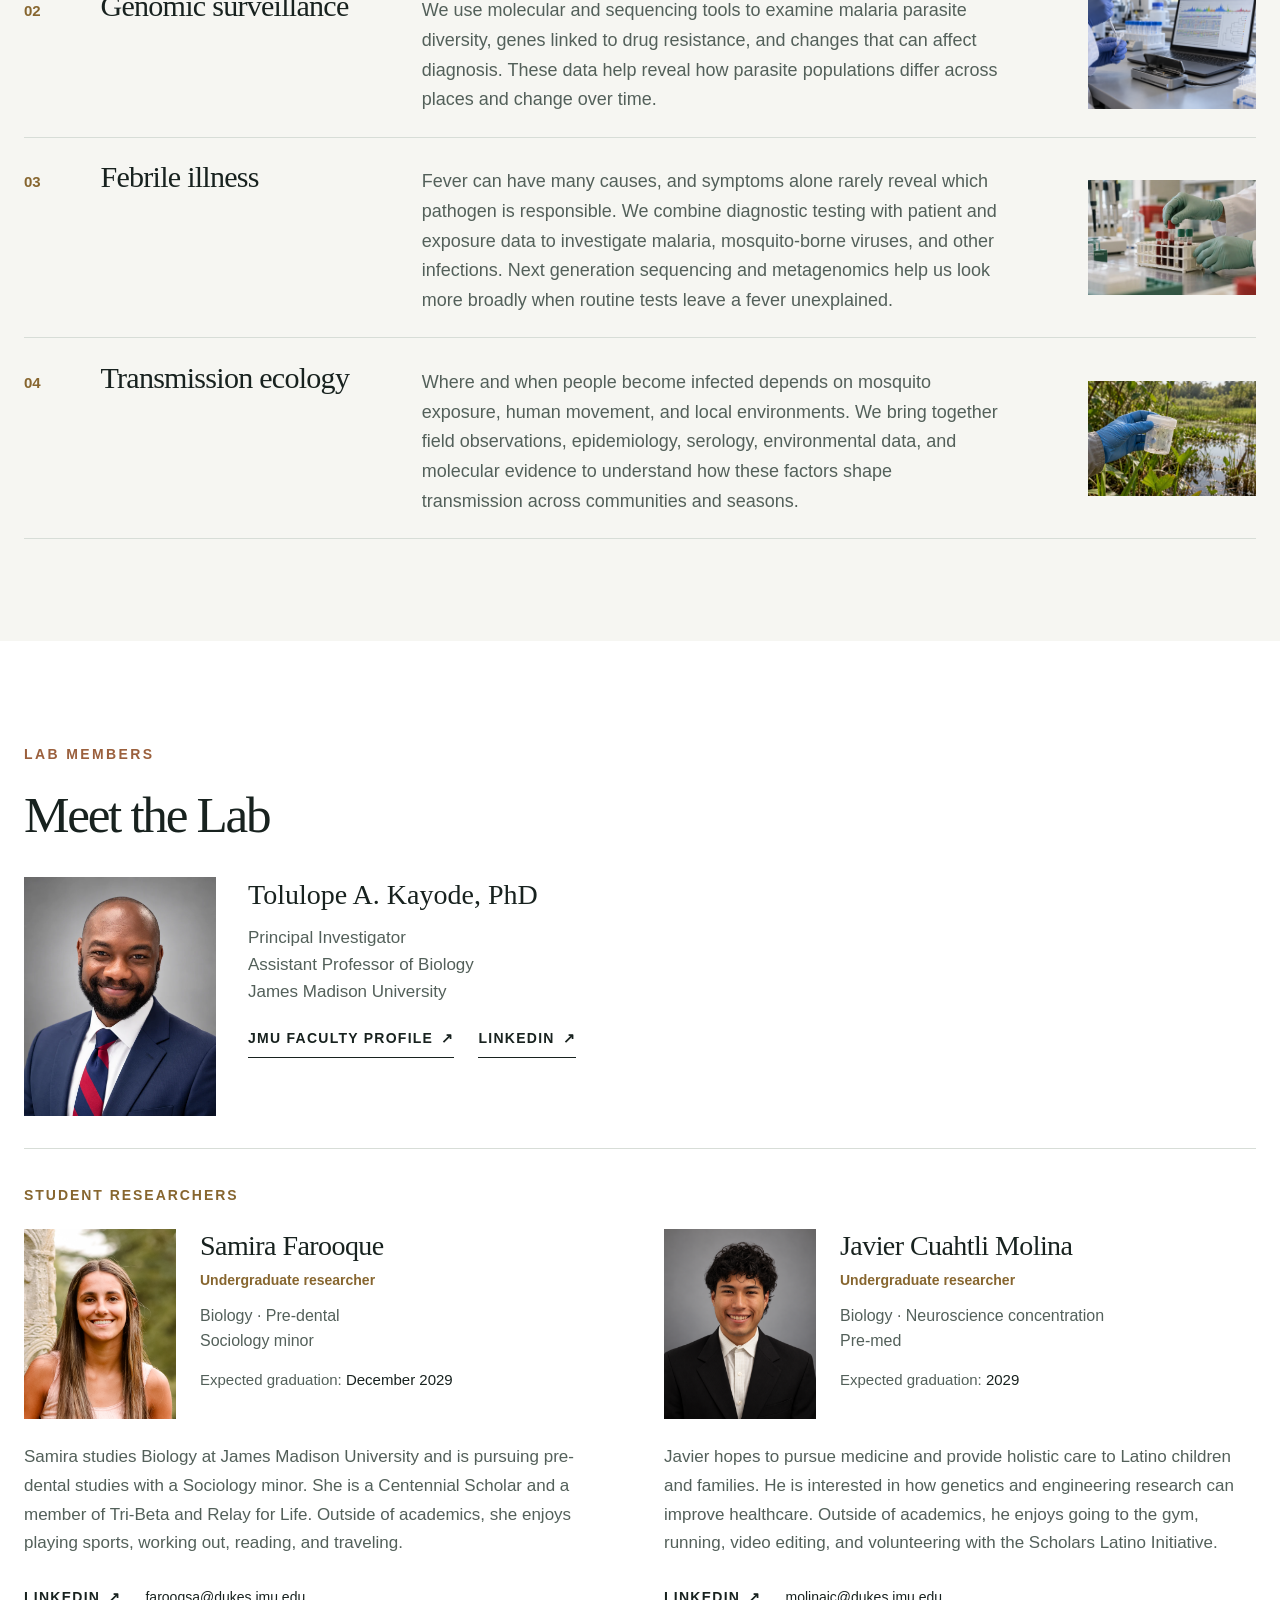
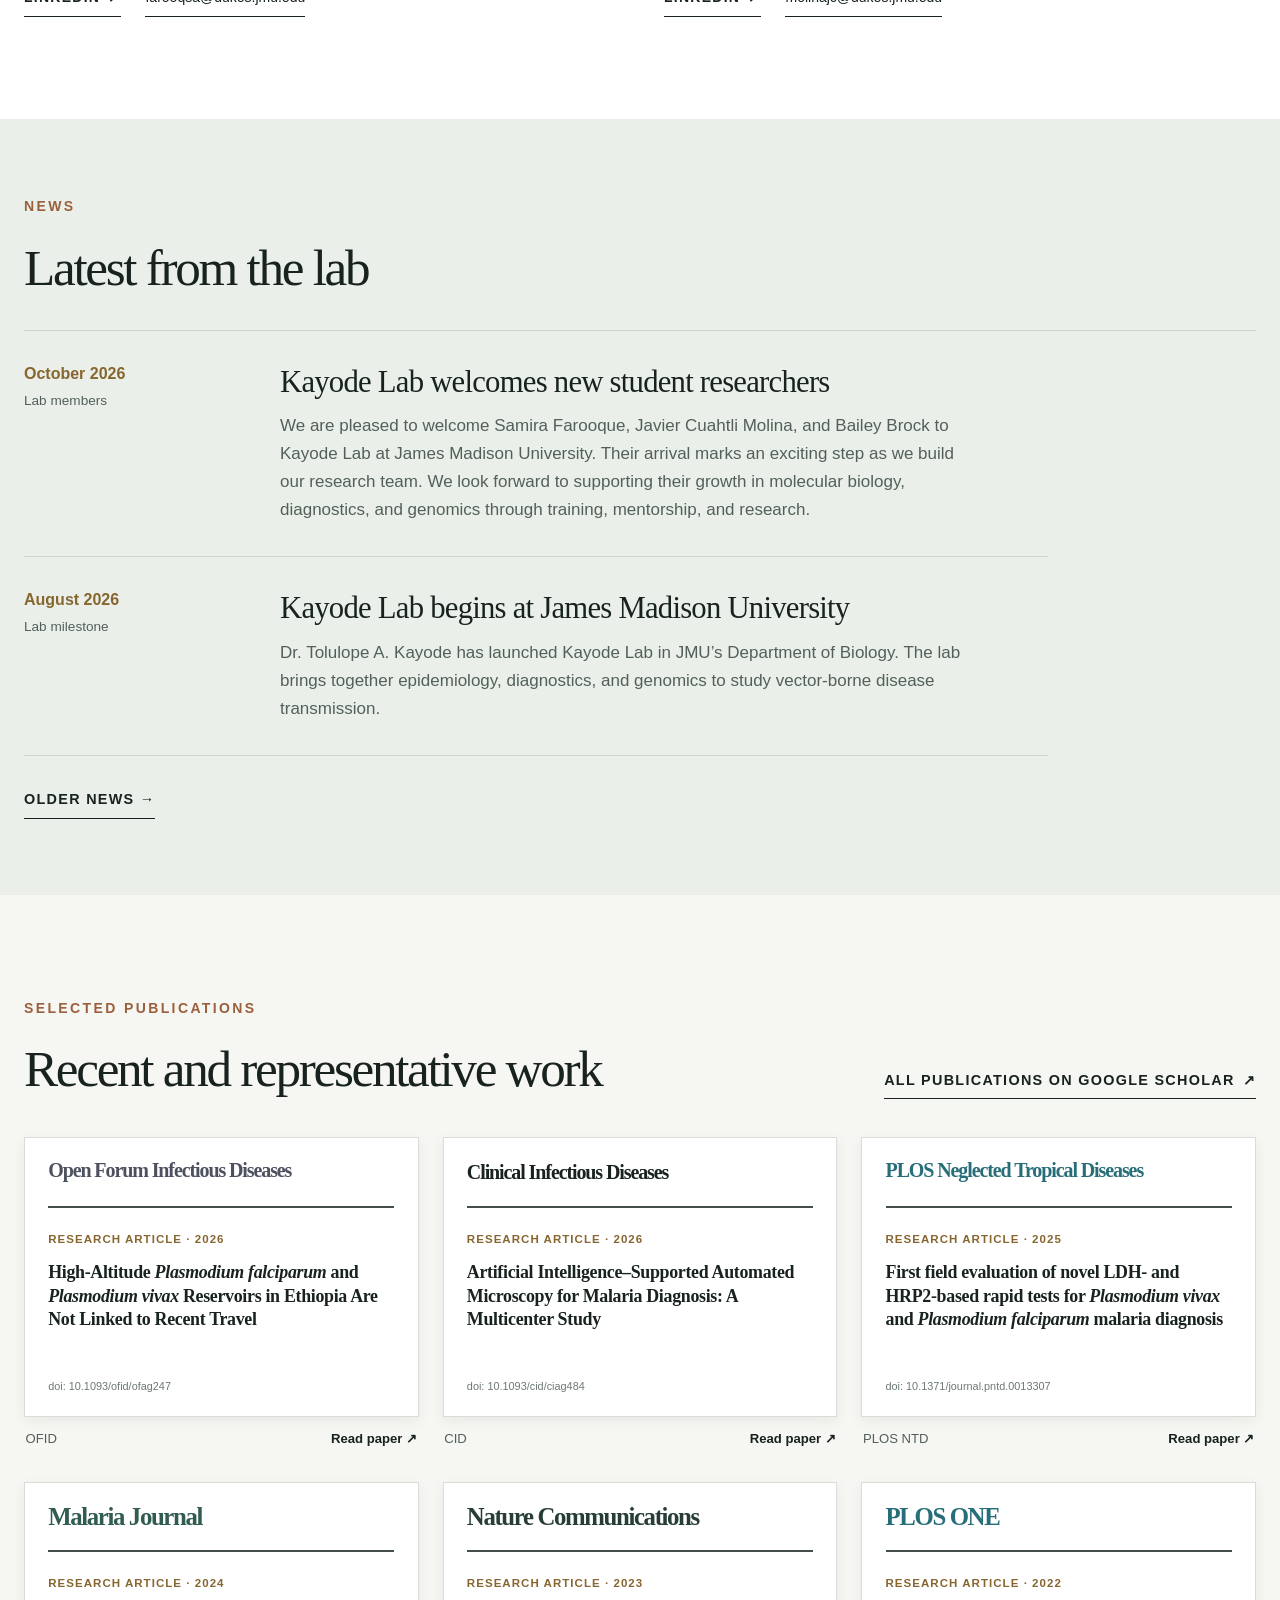
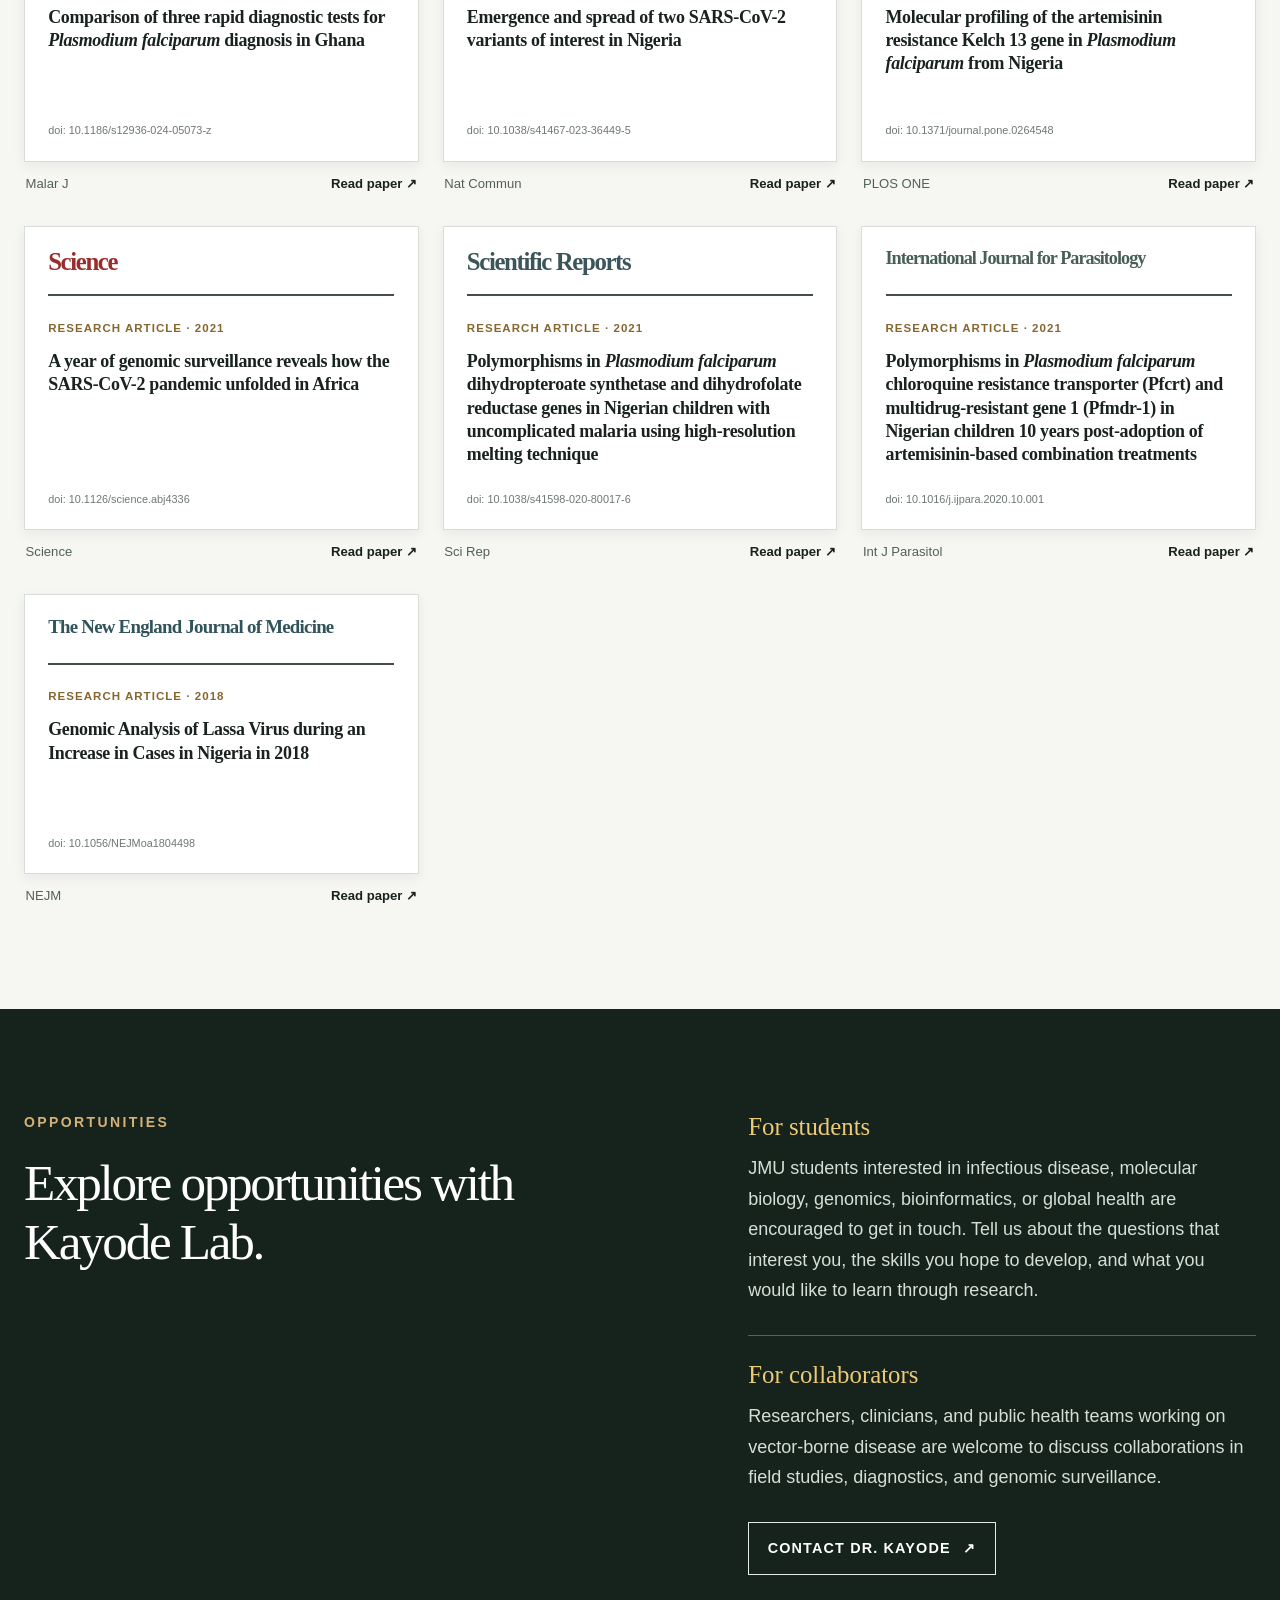
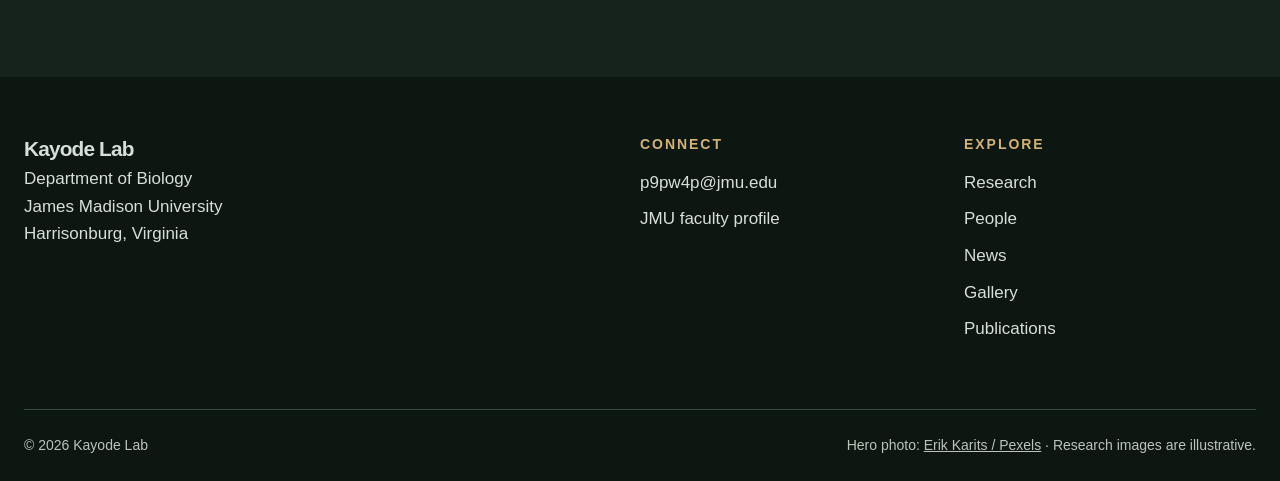
==== commit fae5d83b: "Update index.html" ====
--- a/index.html
+++ b/index.html
@@ -34,8 +34,8 @@
     <section class="hero" aria-labelledby="hero-title">
       <div class="hero-inner wrap">
         <p class="eyebrow">Kayode Lab · James Madison University</p>
-        <h1 id="hero-title">Understanding vector-borne diseases through diagnostics, transmission, and genomics.</h1>
-        <p class="hero-statement">Detecting pathogens. Understanding how, where, and when infections spread.</p>
+        <h1 id="hero-title">Understanding vector-borne diseases through molecular diagnostics, epidemiology, and genomics.</h1>
+        <p class="hero-statement">Understanding how, where, and when vector-borne diseases spread.</p>
         <a class="text-link light" href="#research">Discover our research <span aria-hidden="true">↗</span></a>
       </div>
     </section>
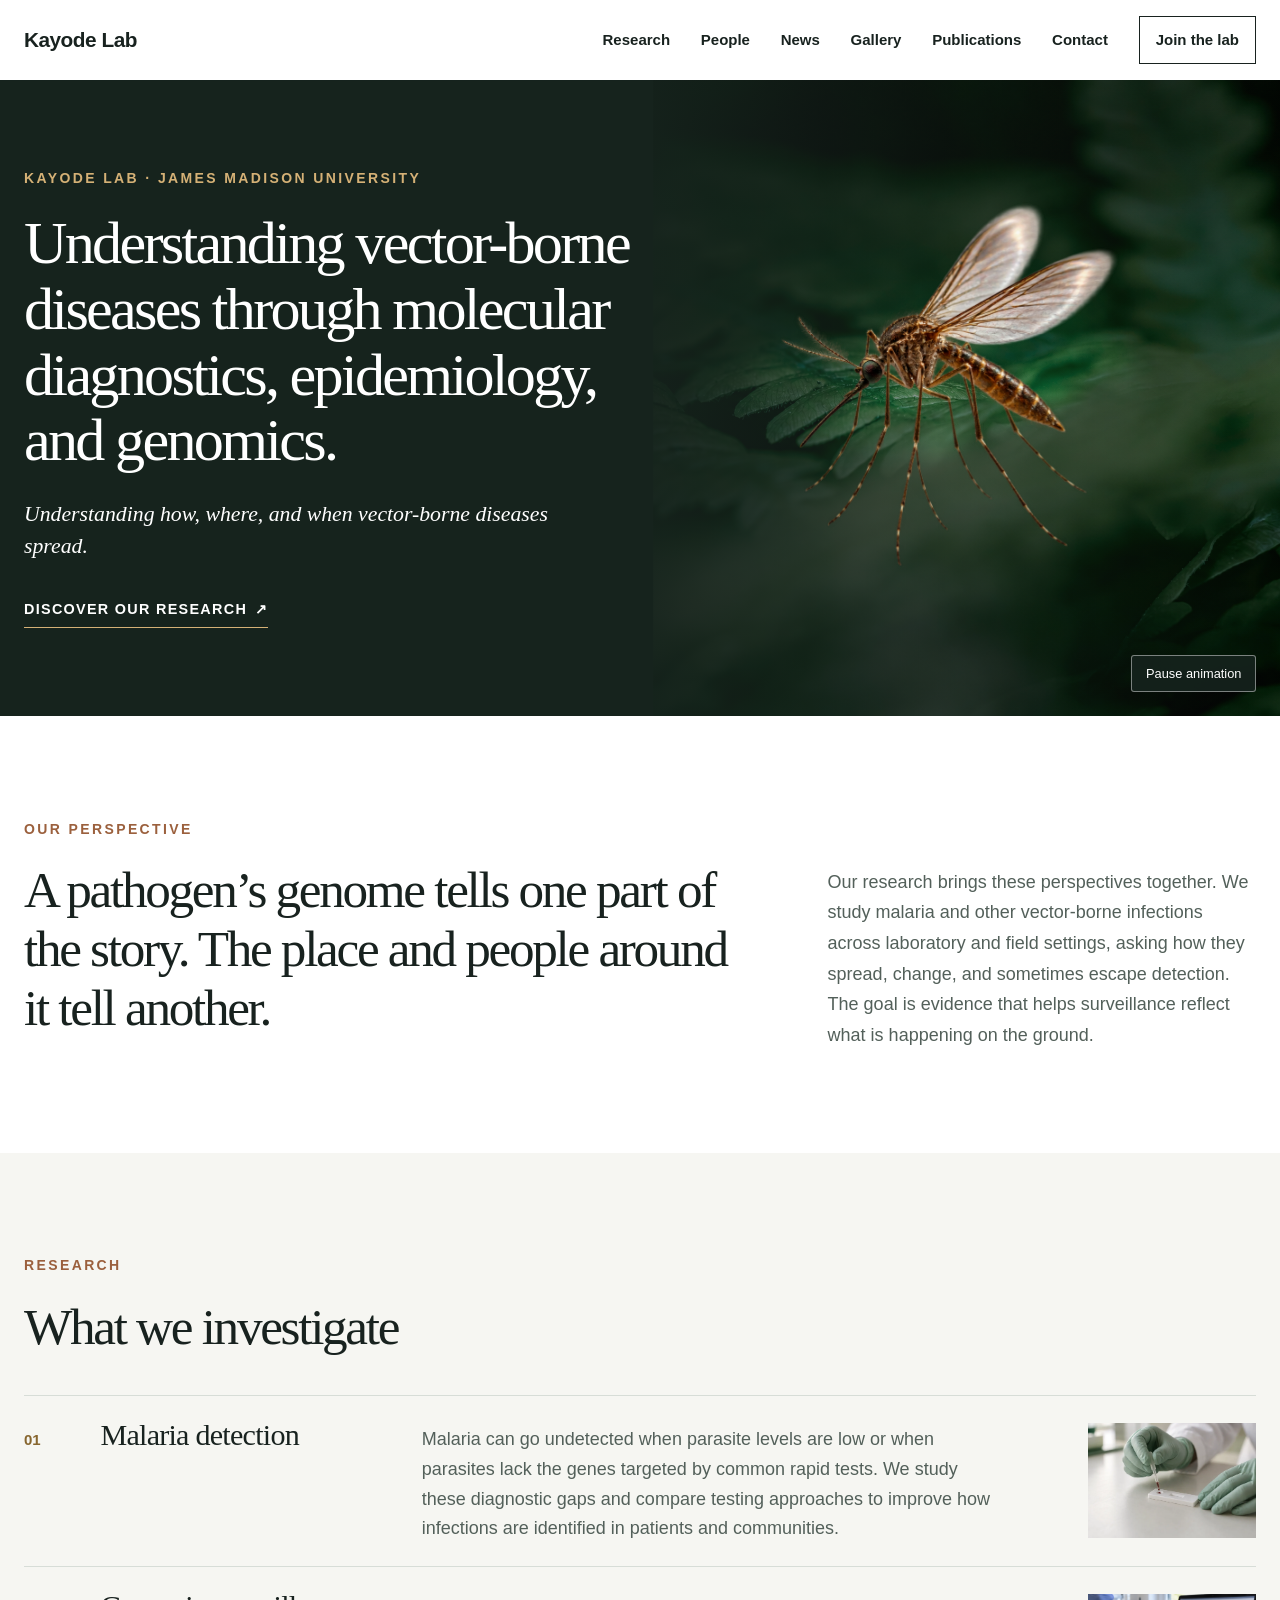
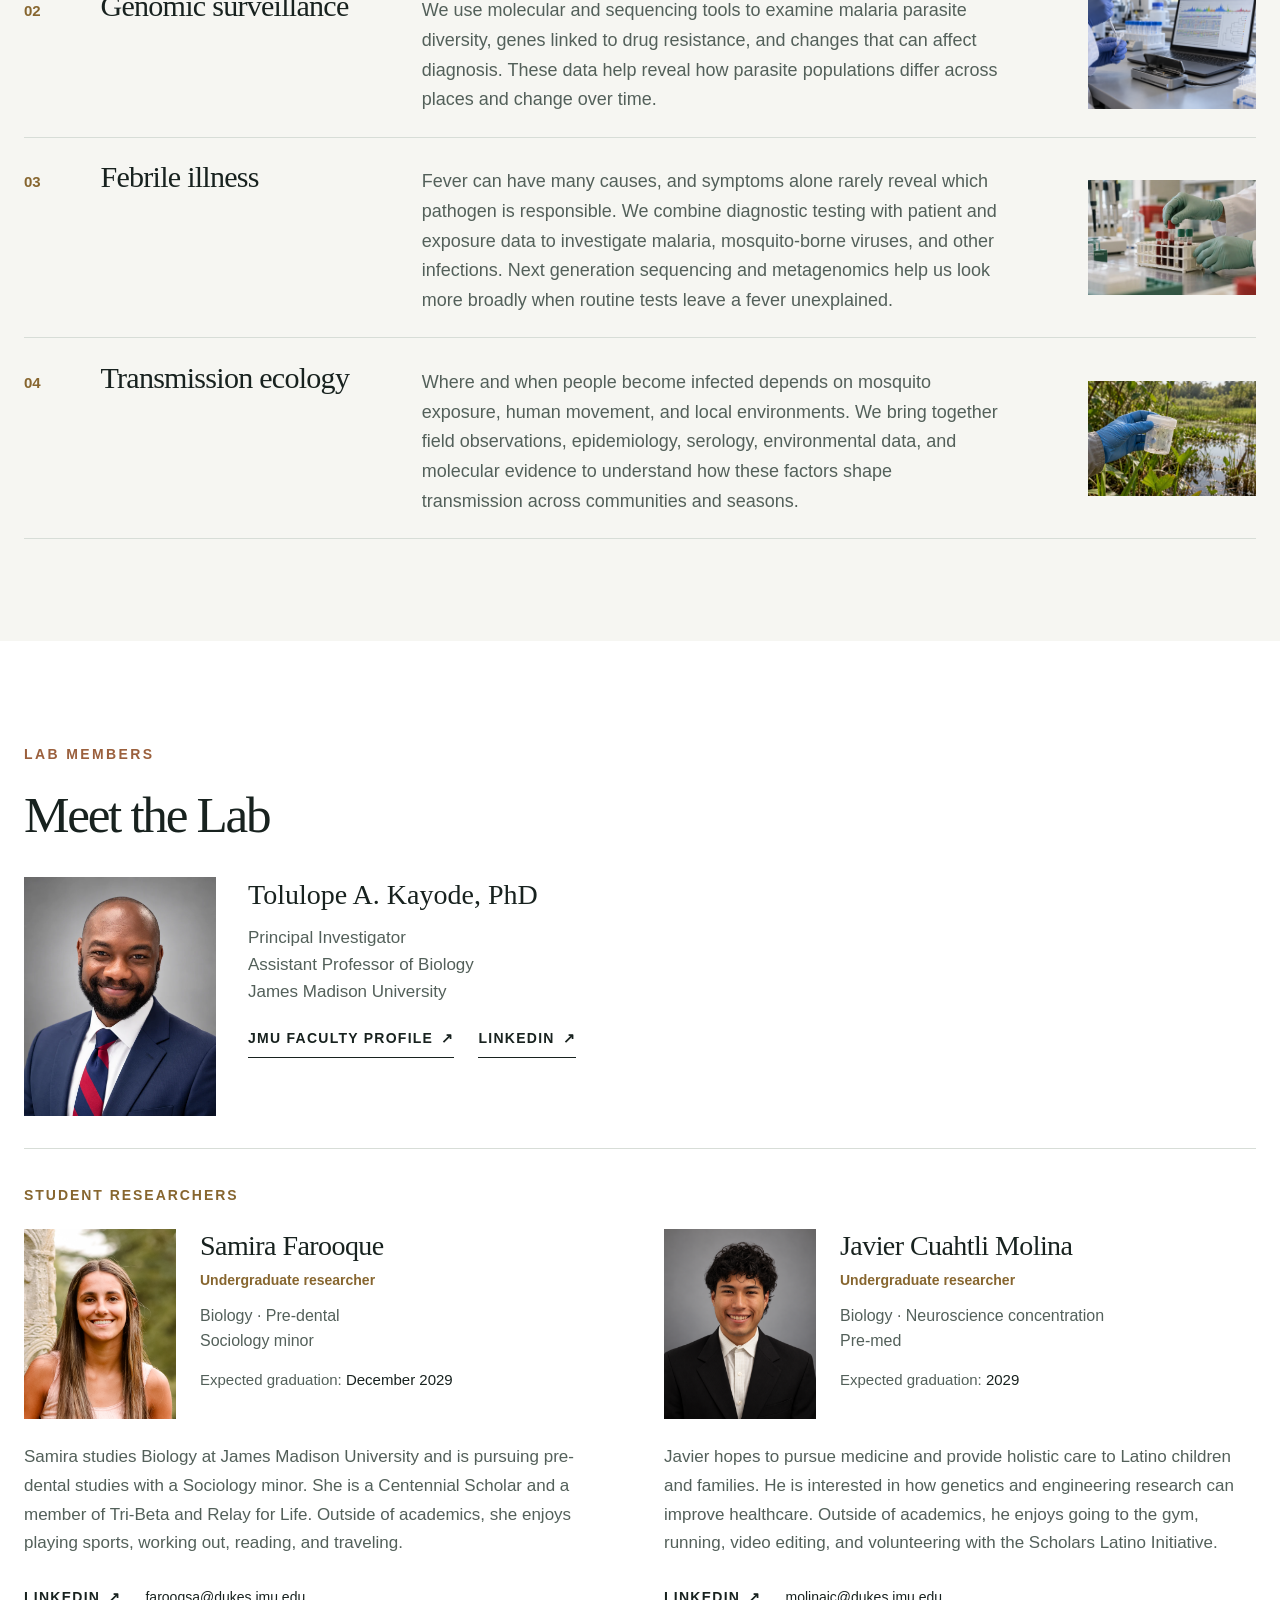
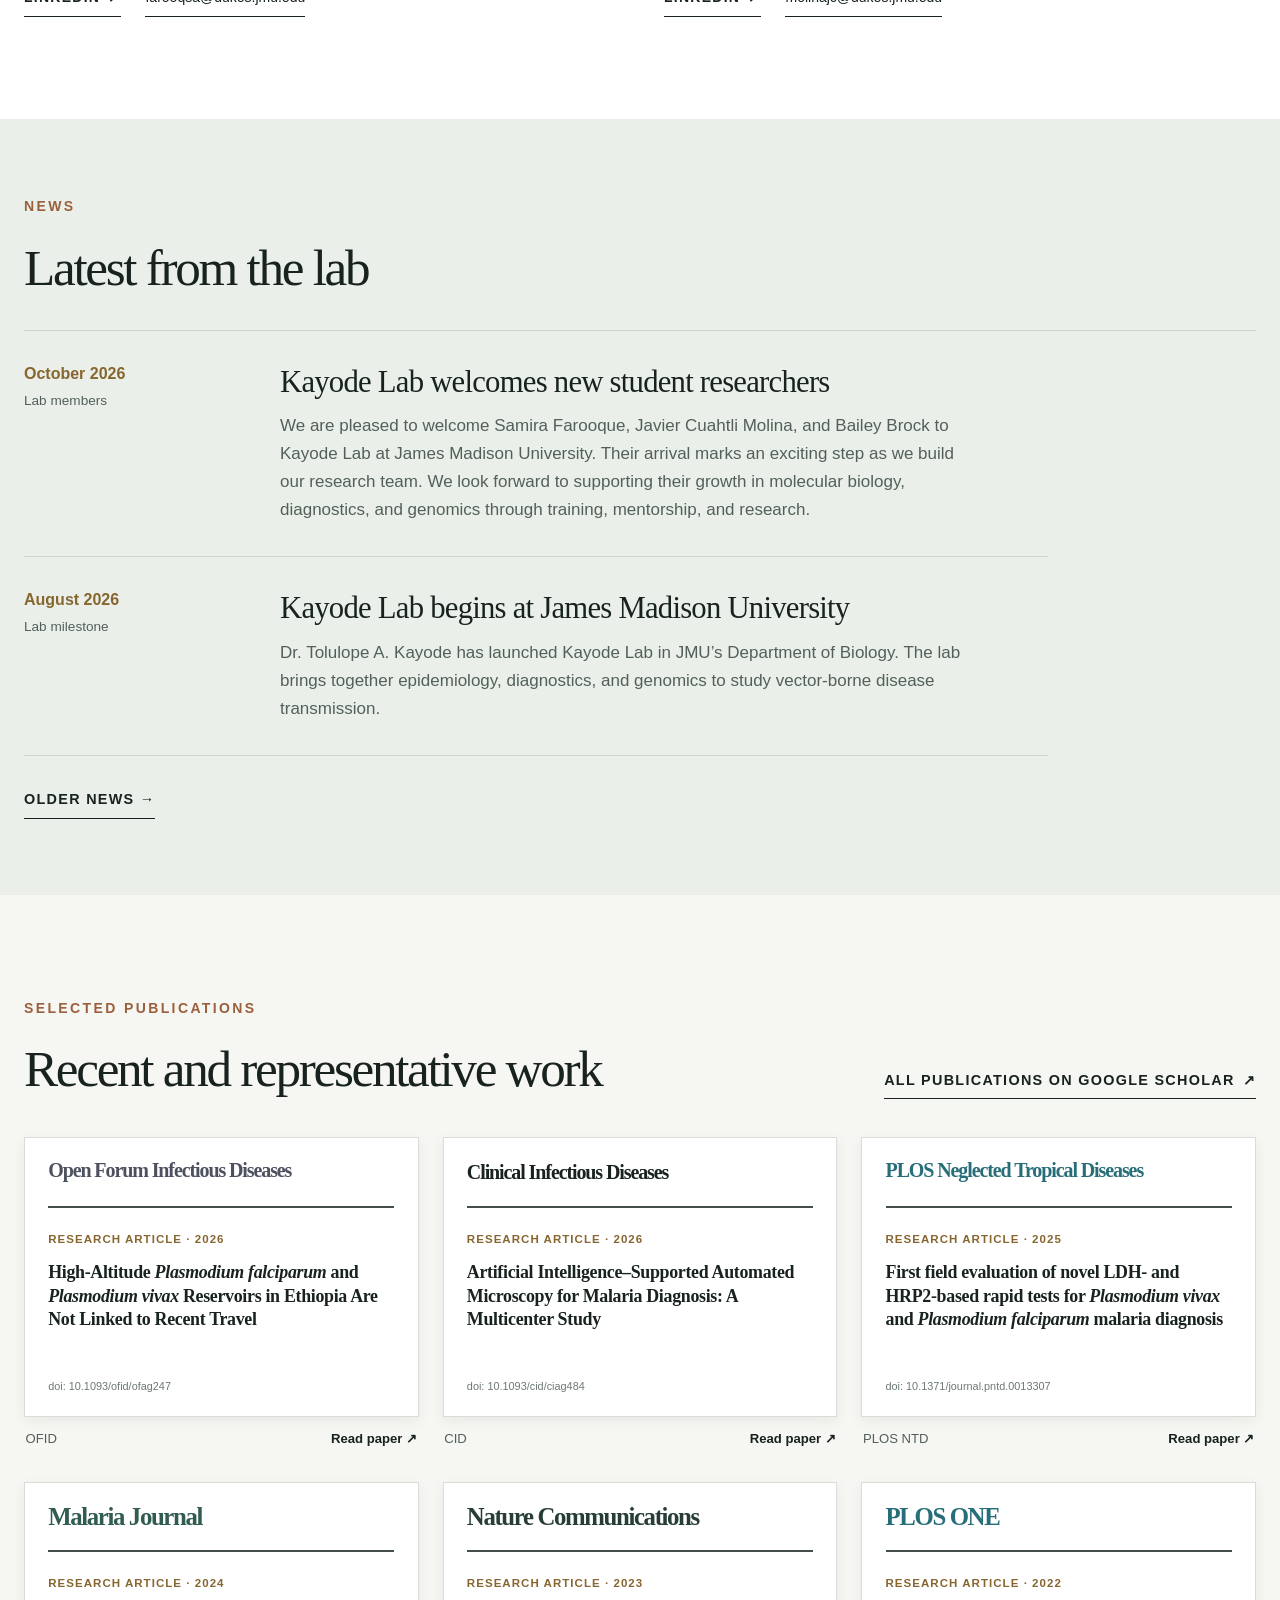
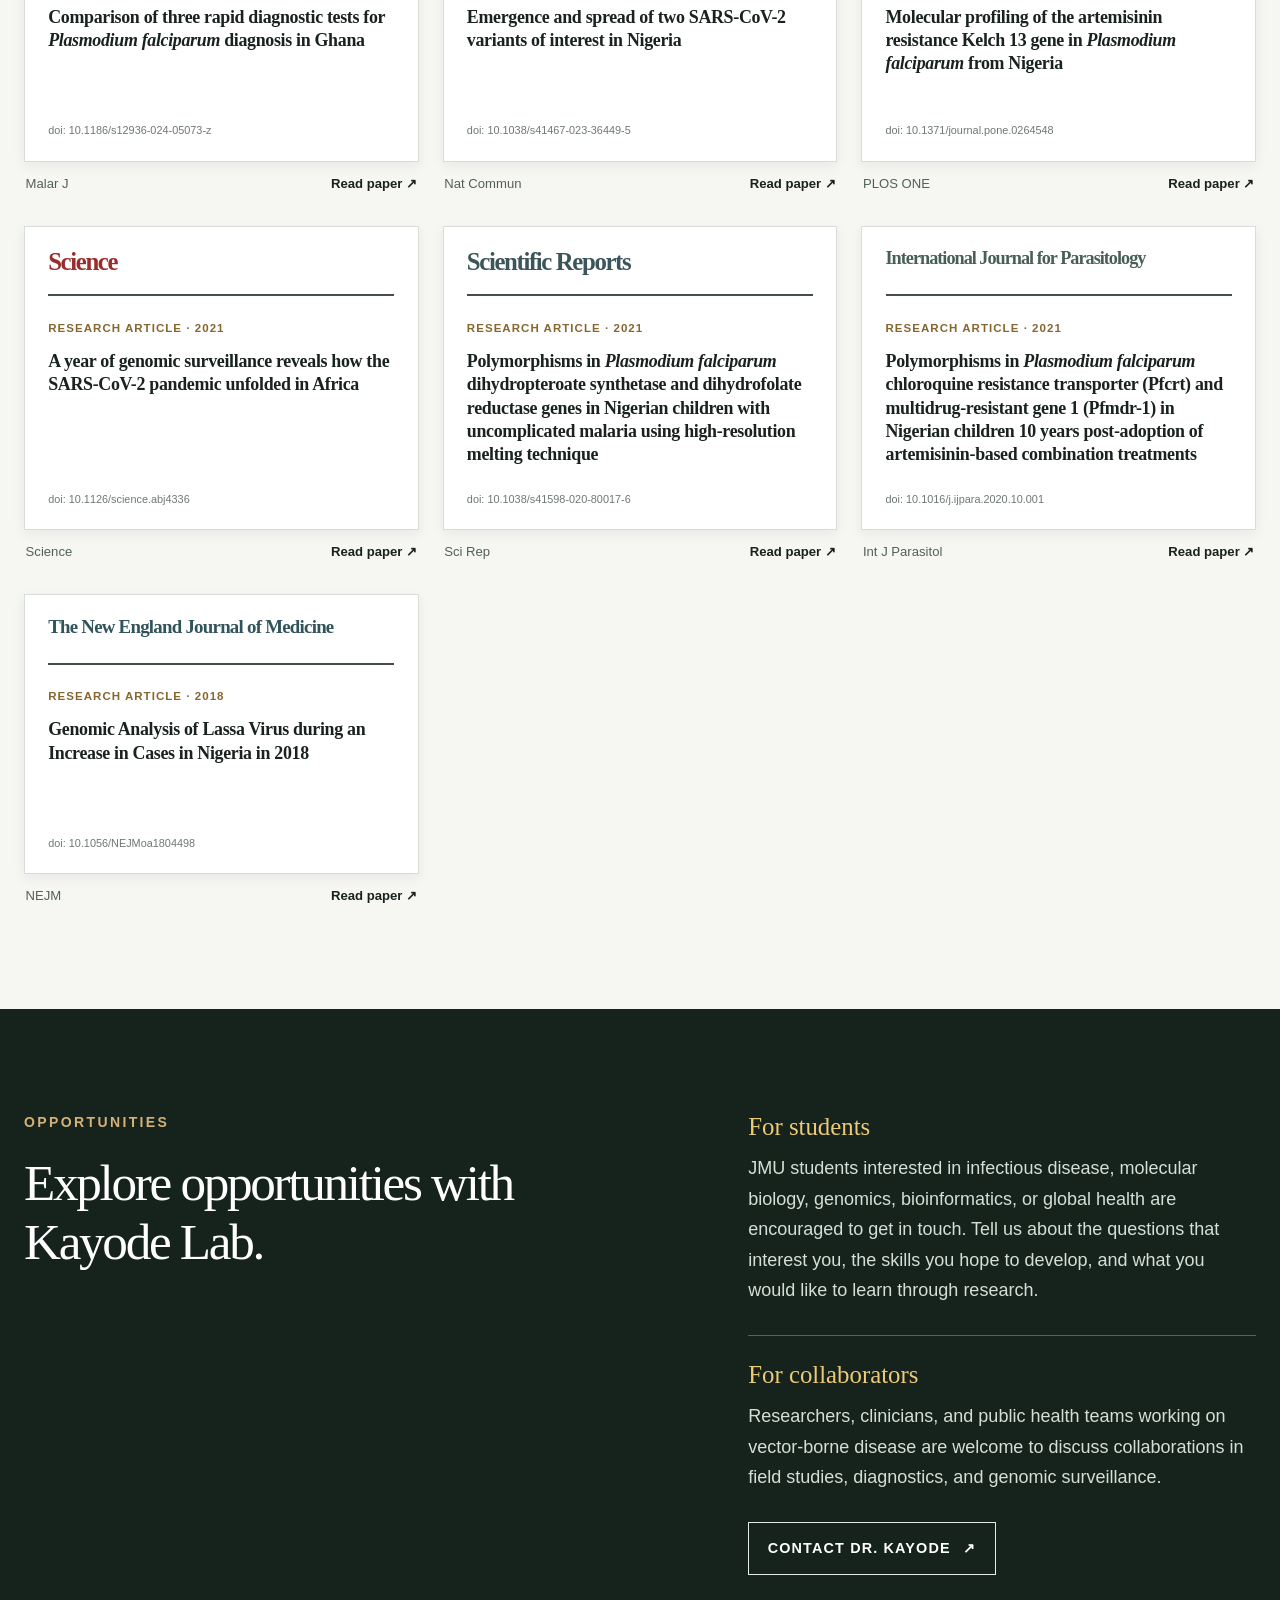
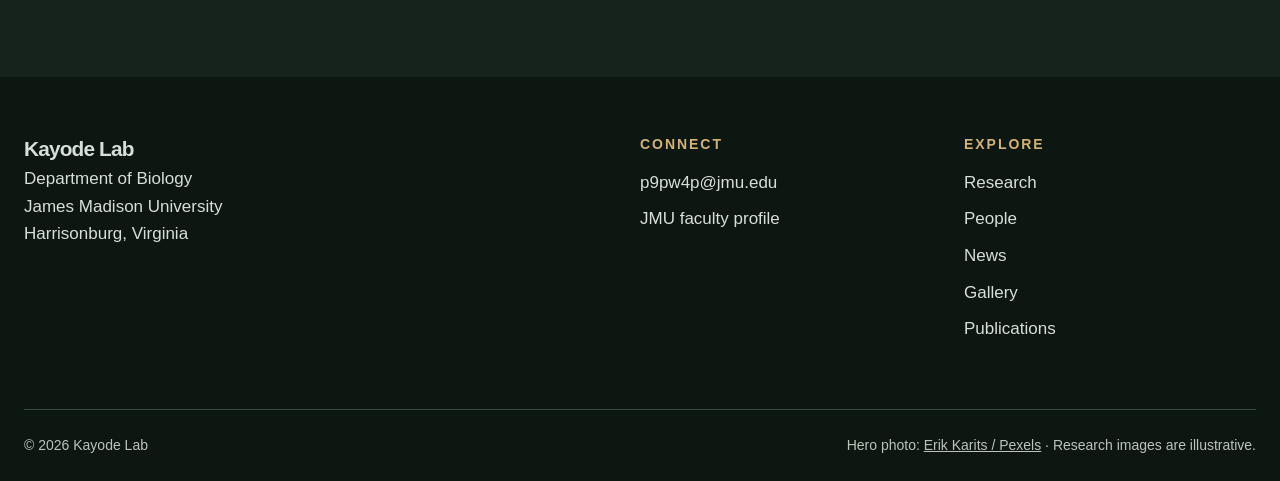
==== commit 6cfbd545: "mosquitos flying" ====
--- a/index.html
+++ b/index.html
@@ -9,6 +9,8 @@
   <link rel="preload" href="assets/mosquito-pexels.jpg" as="image" type="image/jpeg">
   <script src="navigation.js?v=20261001-navigation2"></script>
   <link rel="stylesheet" href="styles.css?v=20261001-navigation2">
+  <link rel="stylesheet" href="mosquito-motion.css?v=20261001-flight1">
+  <script src="mosquito-motion.js?v=20261001-flight1" defer></script>
   <script src="cms-content.js?v=20261001-navigation2" defer></script>
   <script src="script.js?v=20261001-navigation2" defer></script>
 </head>
--- a/mosquito-motion.css
+++ b/mosquito-motion.css
@@ -0,0 +1,14 @@
+/* Hero animation only; the shared site design remains in styles.css. */
+.hero.has-mosquito-motion::before{background-image:url('assets/hero-leaf.webp')}
+.hero.has-mosquito-motion .hero-inner{position:relative;z-index:1}
+.mosquito-scene{position:absolute;inset:0 0 0 auto;width:49%;pointer-events:none;z-index:0;overflow:hidden}
+.mosquito-hover{position:absolute;left:15%;top:18%;width:70%;max-width:400px;aspect-ratio:1;animation:mosquito-hover 9s ease-in-out infinite;will-change:transform}
+.mosquito-sprite{display:block;width:100%;height:100%;background:url('assets/mosquito-flight.webp') 0 0/200% 100% no-repeat;animation:mosquito-wings .12s steps(1,end) infinite}
+.mosquito-control{position:absolute;right:1.5rem;bottom:1.5rem;z-index:2;border:1px solid #ffffff70;border-radius:3px;padding:.65rem .85rem;color:#fff;background:#16231de6;font:500 .8rem Arial,sans-serif;cursor:pointer}
+.mosquito-control:hover{background:#243a2e}.mosquito-control:focus-visible{outline:3px solid #dfbf65;outline-offset:4px}
+.hero.mosquito-paused .mosquito-hover,.hero.mosquito-paused .mosquito-sprite{animation-play-state:paused}
+@keyframes mosquito-hover{0%,100%{transform:translate(0,0) rotate(-2deg)}25%{transform:translate(14px,-13px) rotate(1deg)}50%{transform:translate(-8px,-20px) rotate(3deg)}75%{transform:translate(-15px,-5px) rotate(-1deg)}}
+@keyframes mosquito-wings{0%{background-position:0 0}50%{background-position:100% 0}}
+/* A separate image area keeps the insect away from the copy on phones. */
+@media(max-width:700px){.hero.has-mosquito-motion{display:block;min-height:0}.hero.has-mosquito-motion .hero-inner{padding-block:3.5rem 2rem}.hero.has-mosquito-motion::before{display:none}.hero.has-mosquito-motion::after{background:linear-gradient(180deg,#16231d 0%,#16231d 55%,transparent 78%)}.mosquito-scene{position:relative;inset:auto;width:100%;height:260px;z-index:0;background:url('assets/hero-leaf.webp') center 55%/cover no-repeat}.mosquito-hover{width:260px;left:calc(50% - 130px);top:-25px}.mosquito-control{bottom:1rem;right:1rem}}
+@media(prefers-reduced-motion:reduce){.mosquito-hover,.mosquito-sprite{animation:none;will-change:auto}.mosquito-control{display:none}}
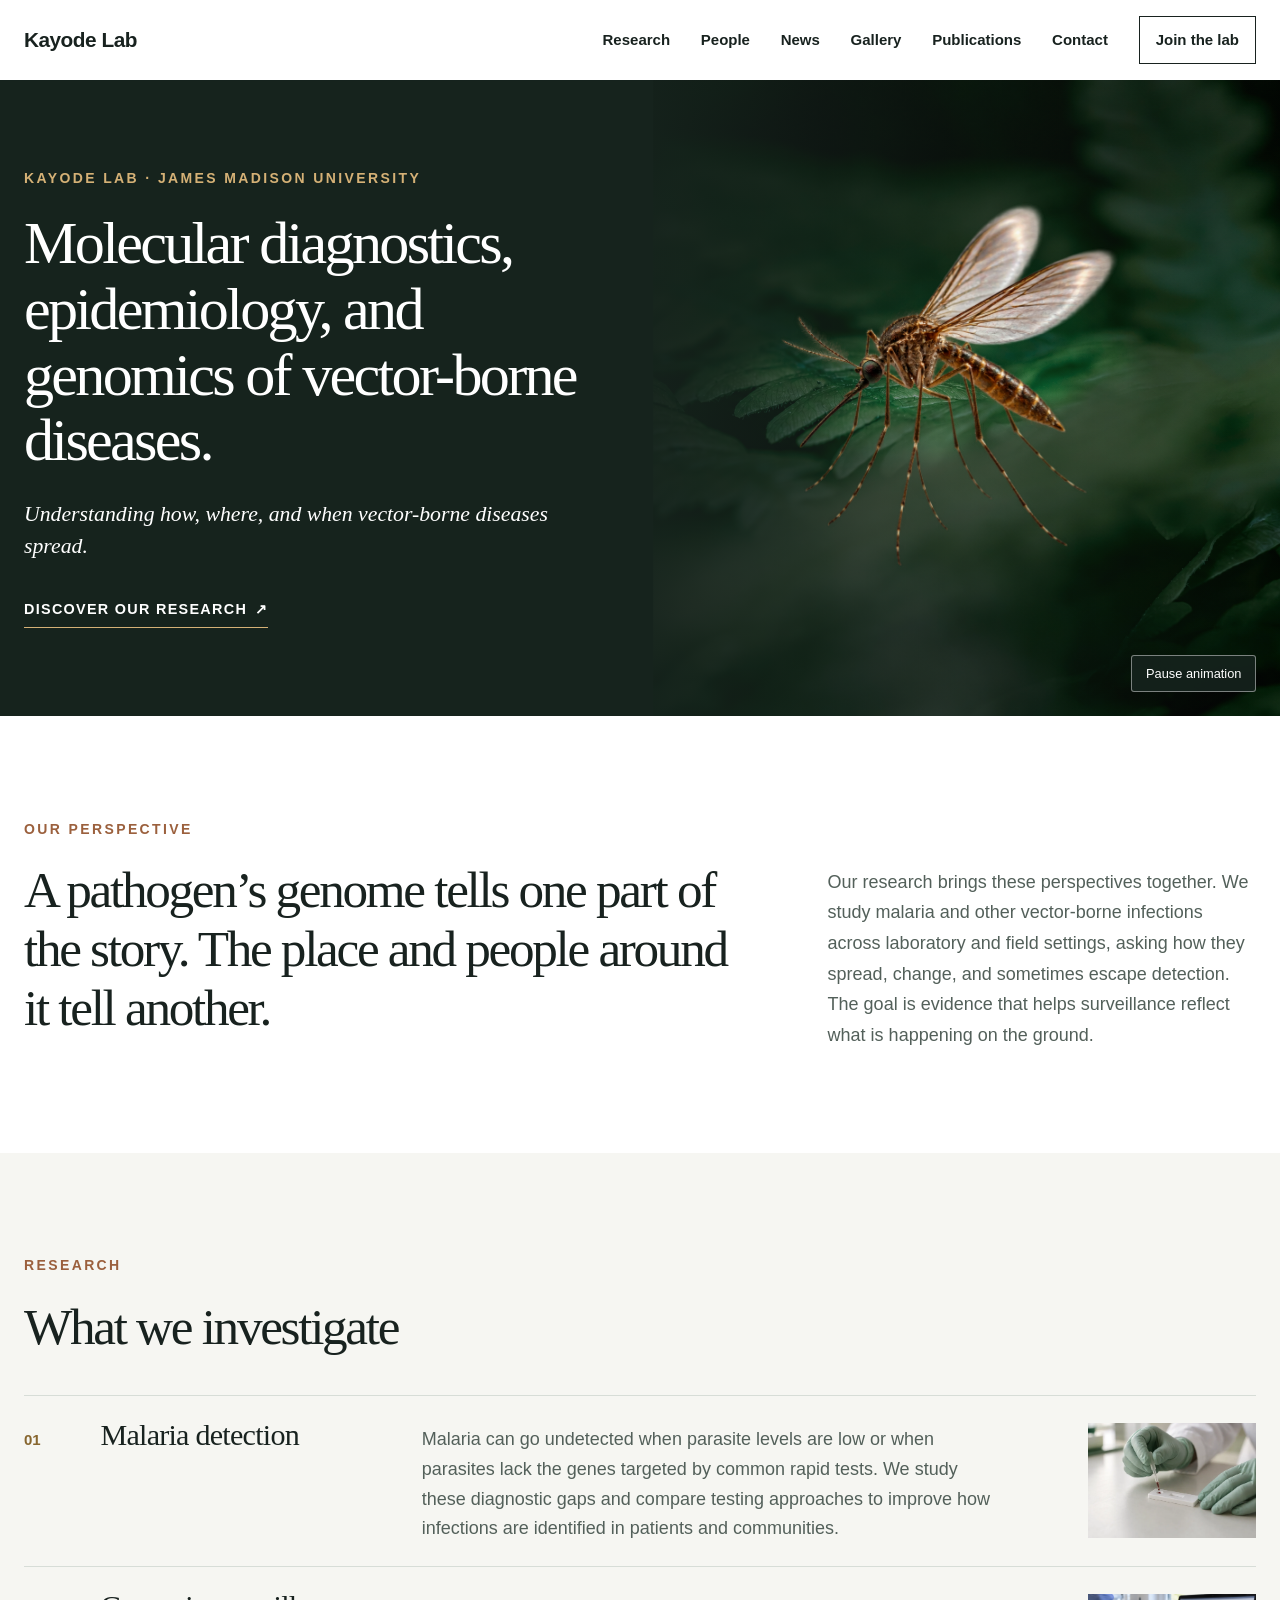
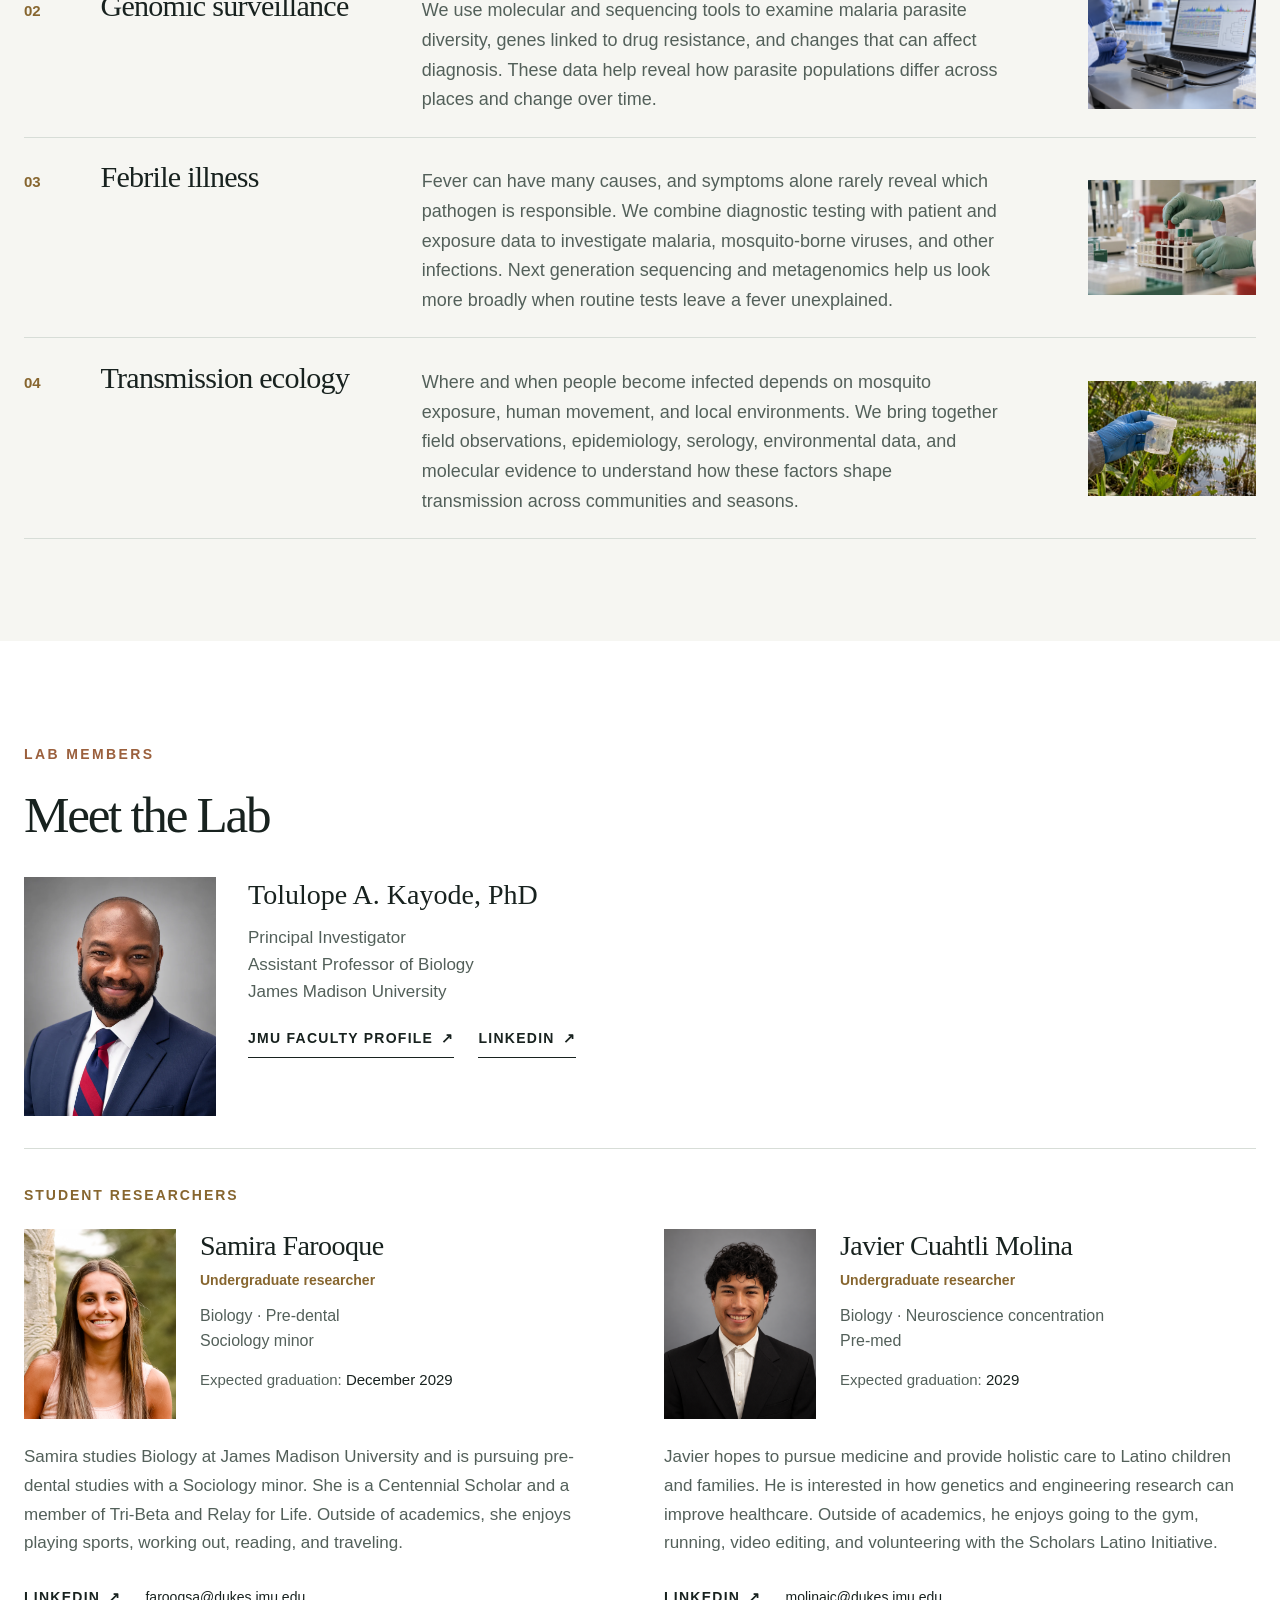
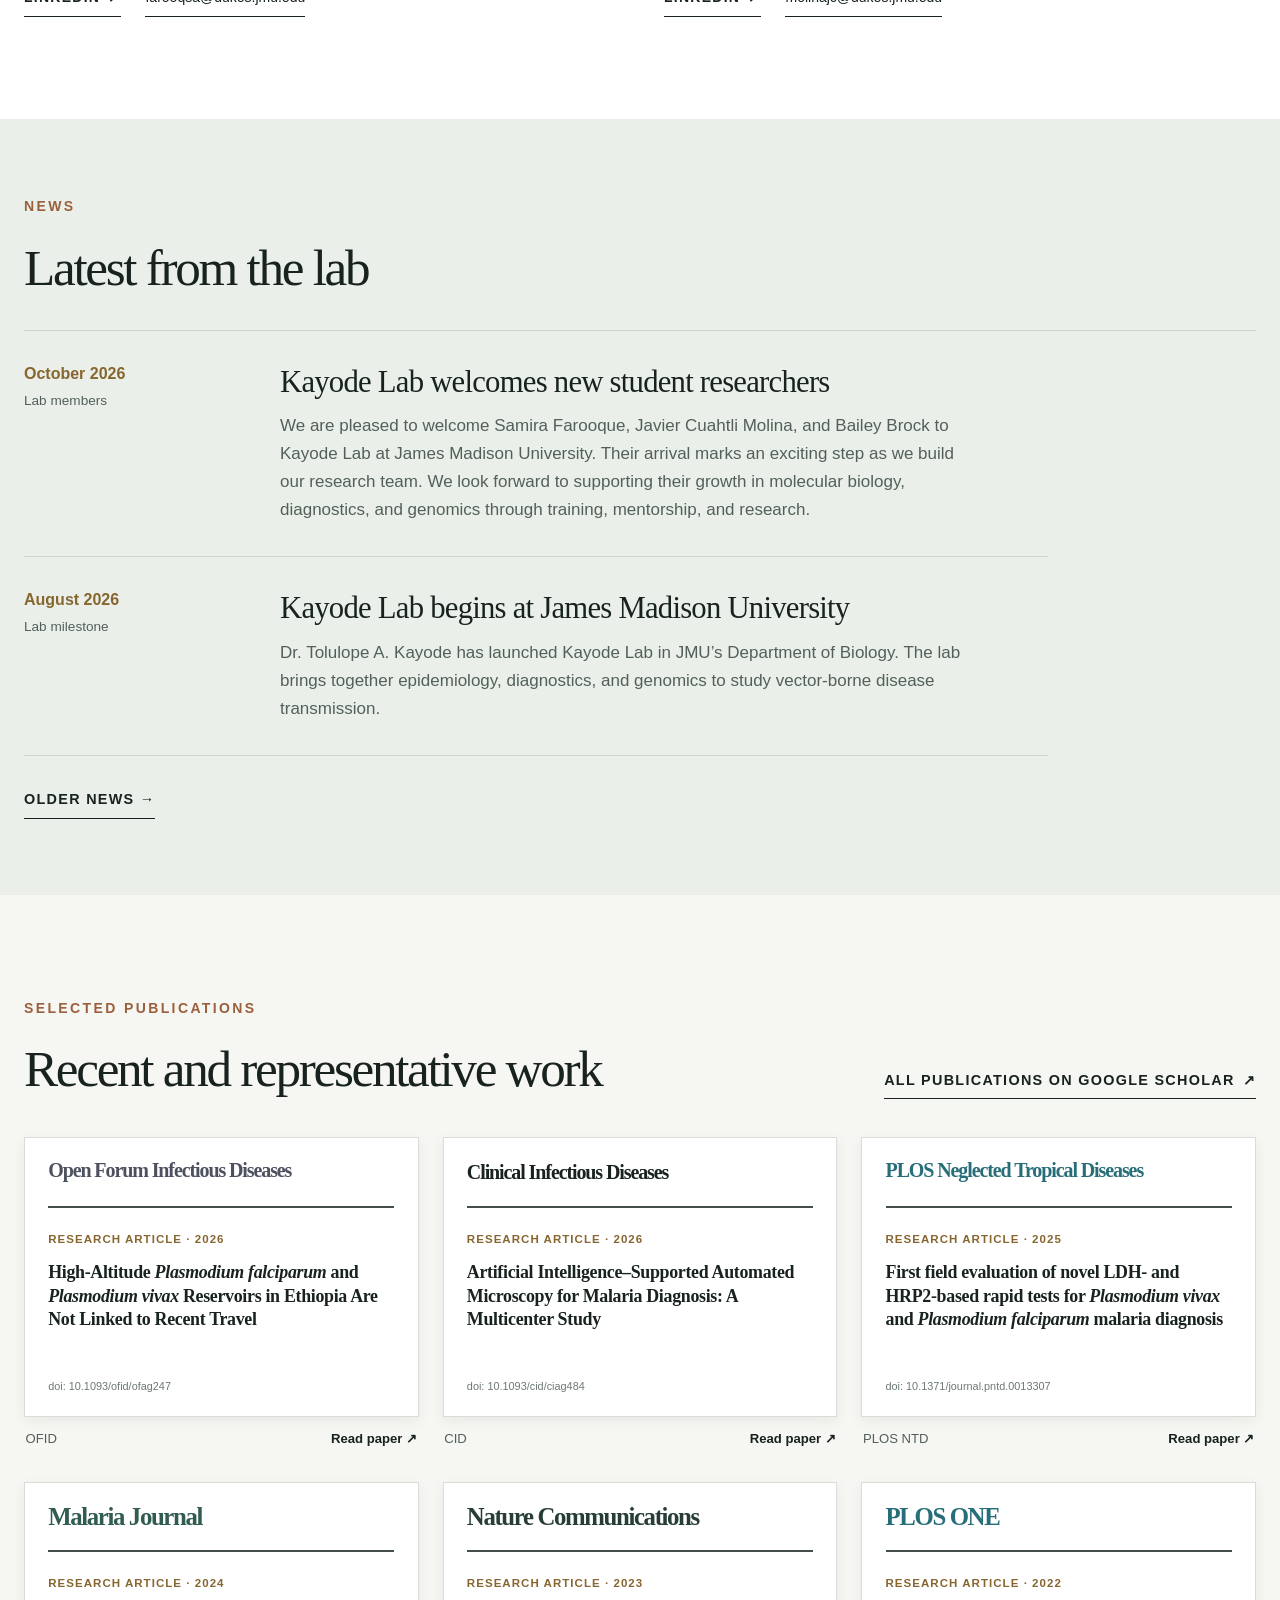
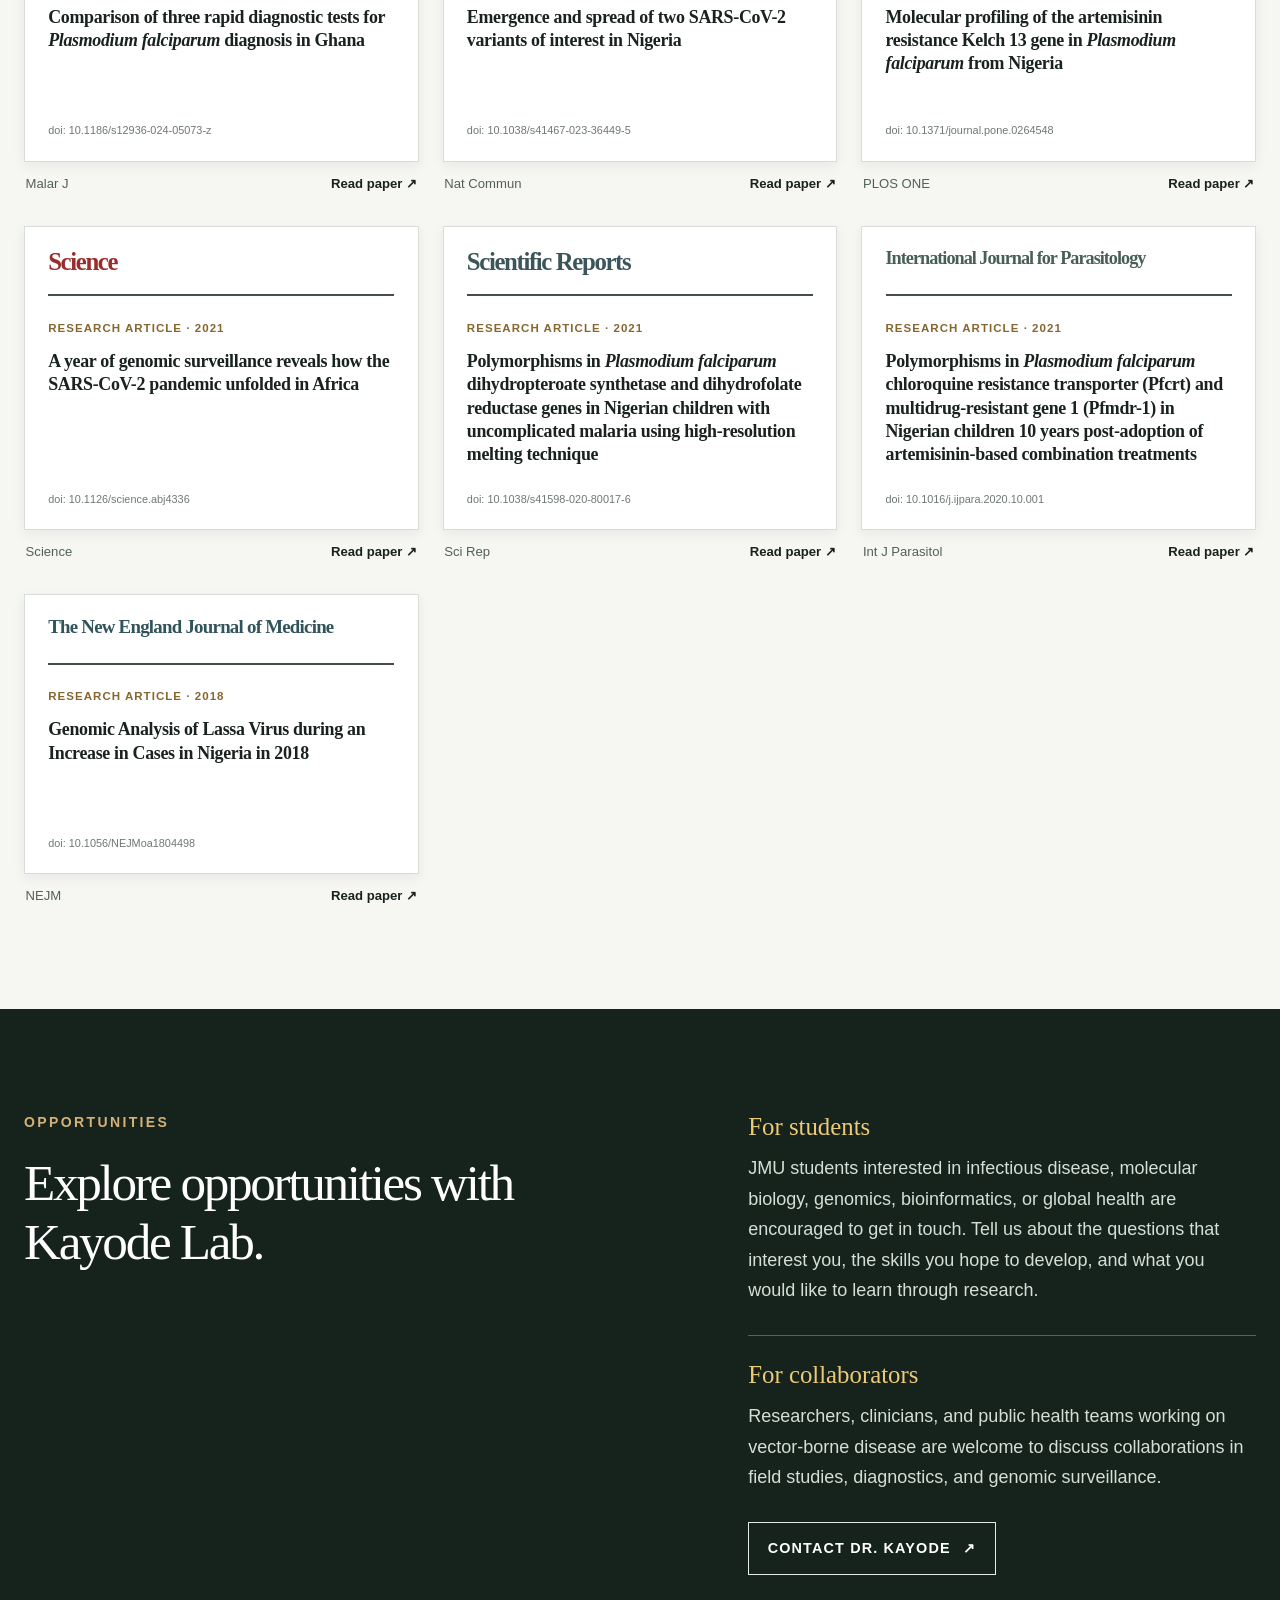
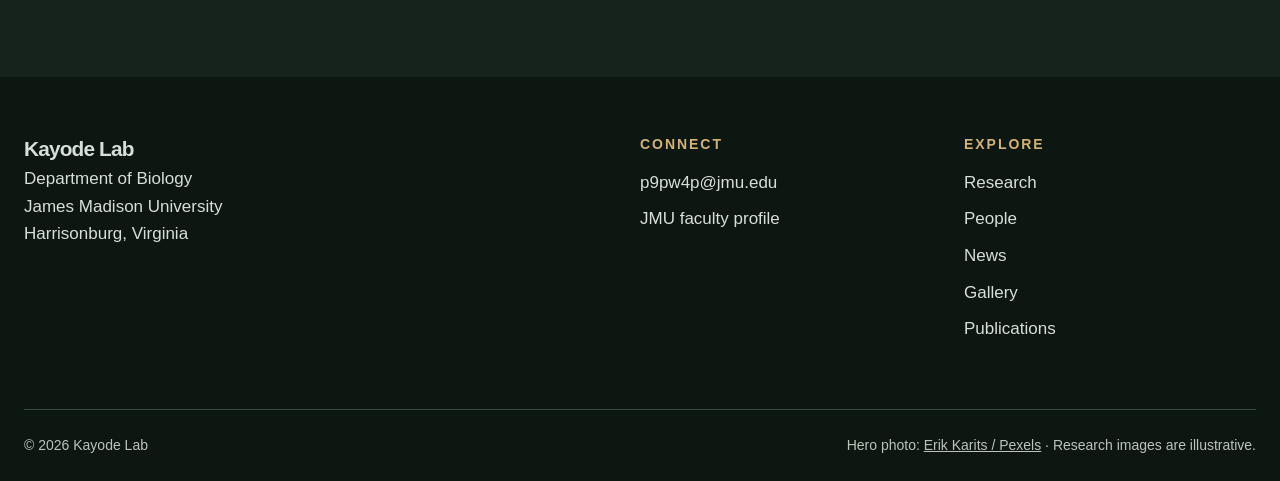
==== commit cf6a4717: "Update index.html" ====
--- a/index.html
+++ b/index.html
@@ -36,7 +36,7 @@
     <section class="hero" aria-labelledby="hero-title">
       <div class="hero-inner wrap">
         <p class="eyebrow">Kayode Lab · James Madison University</p>
-        <h1 id="hero-title">Understanding vector-borne diseases through molecular diagnostics, epidemiology, and genomics.</h1>
+        <h1 id="hero-title">Molecular diagnostics, epidemiology, and genomics of vector-borne diseases.</h1>
         <p class="hero-statement">Understanding how, where, and when vector-borne diseases spread.</p>
         <a class="text-link light" href="#research">Discover our research <span aria-hidden="true">↗</span></a>
       </div>
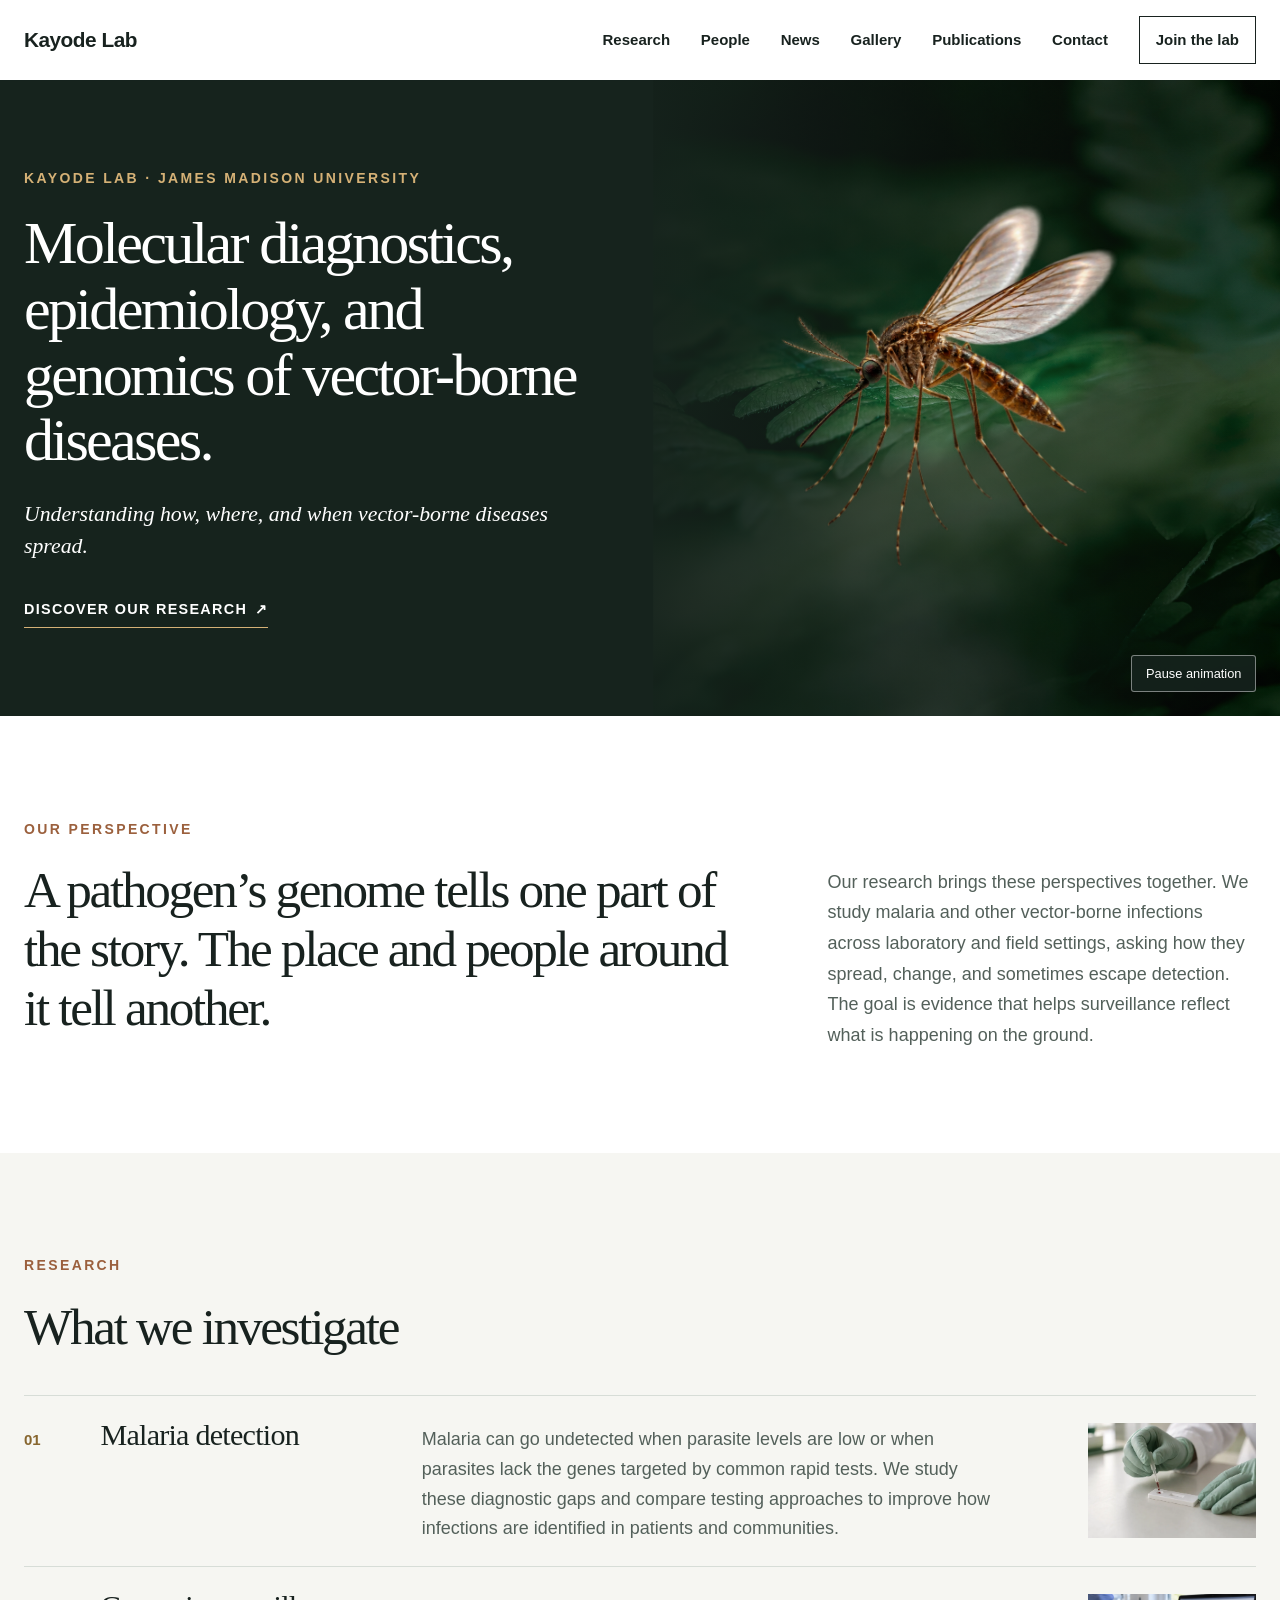
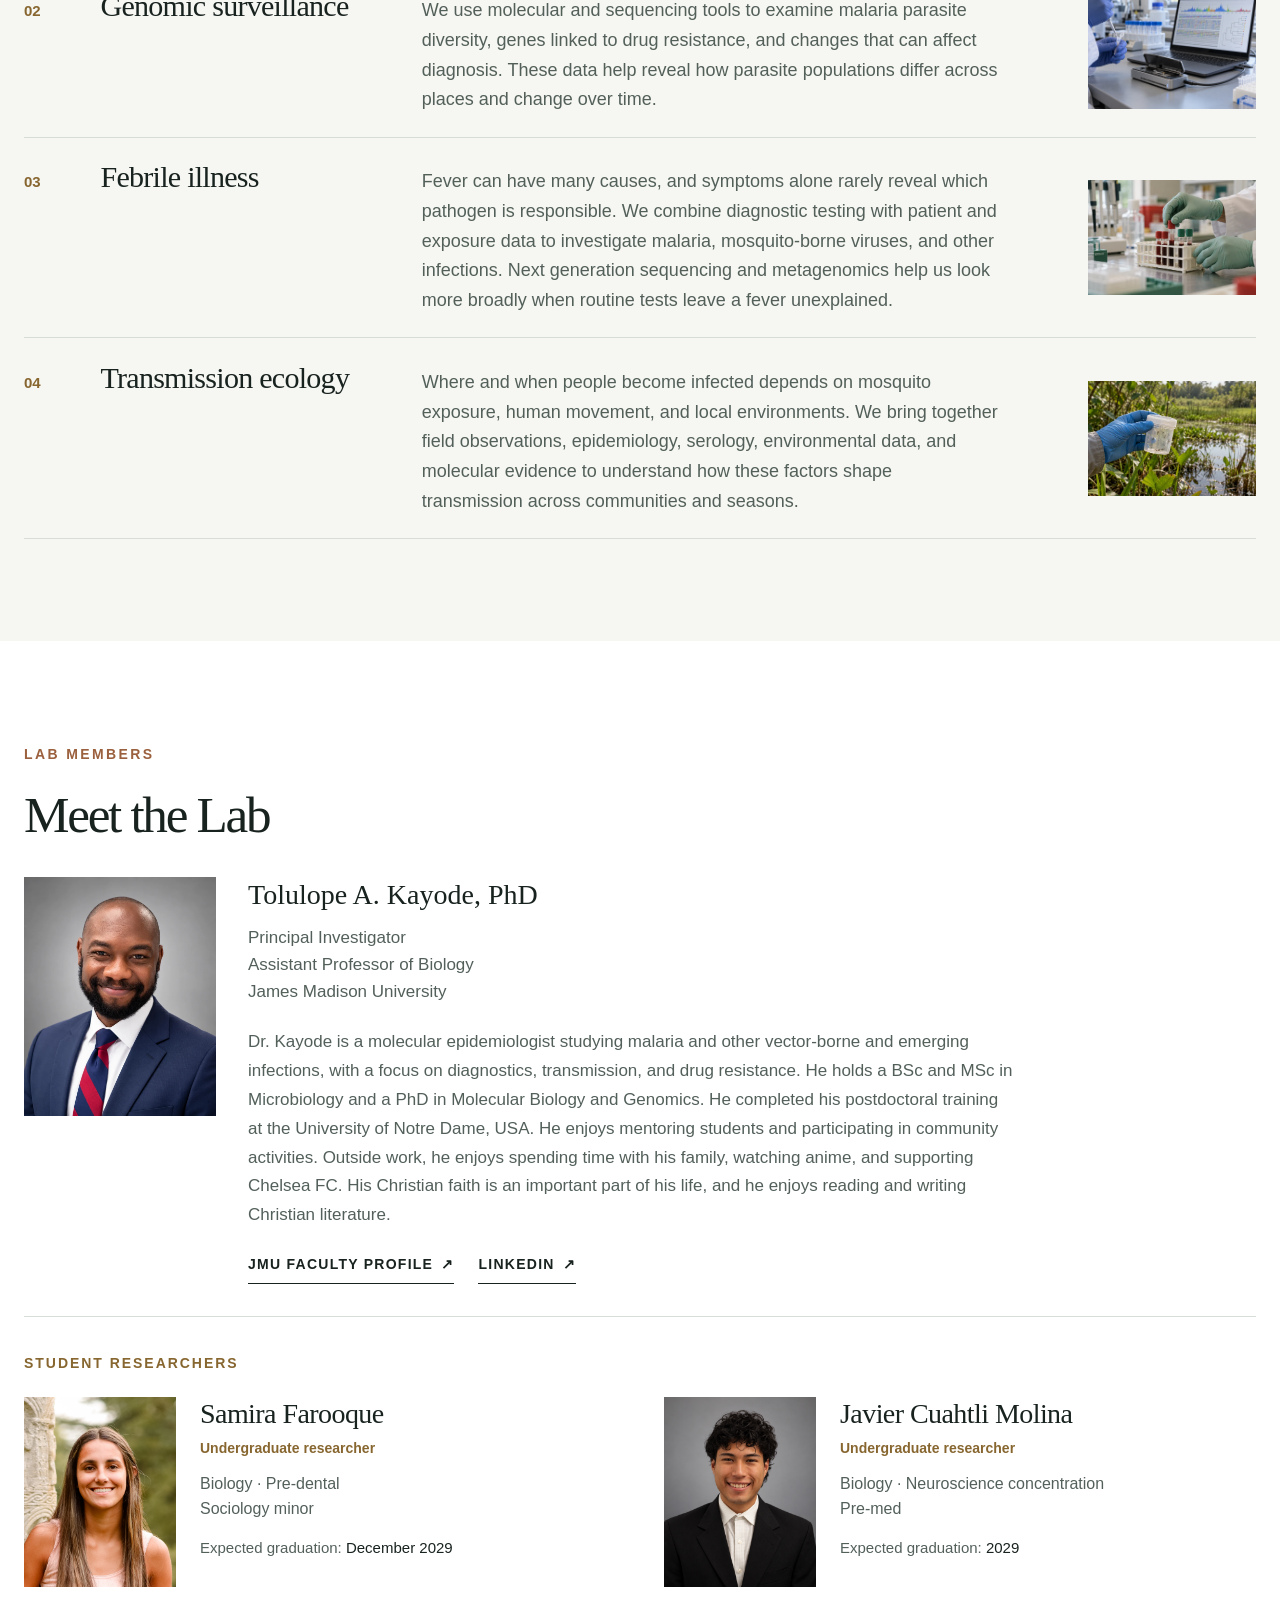
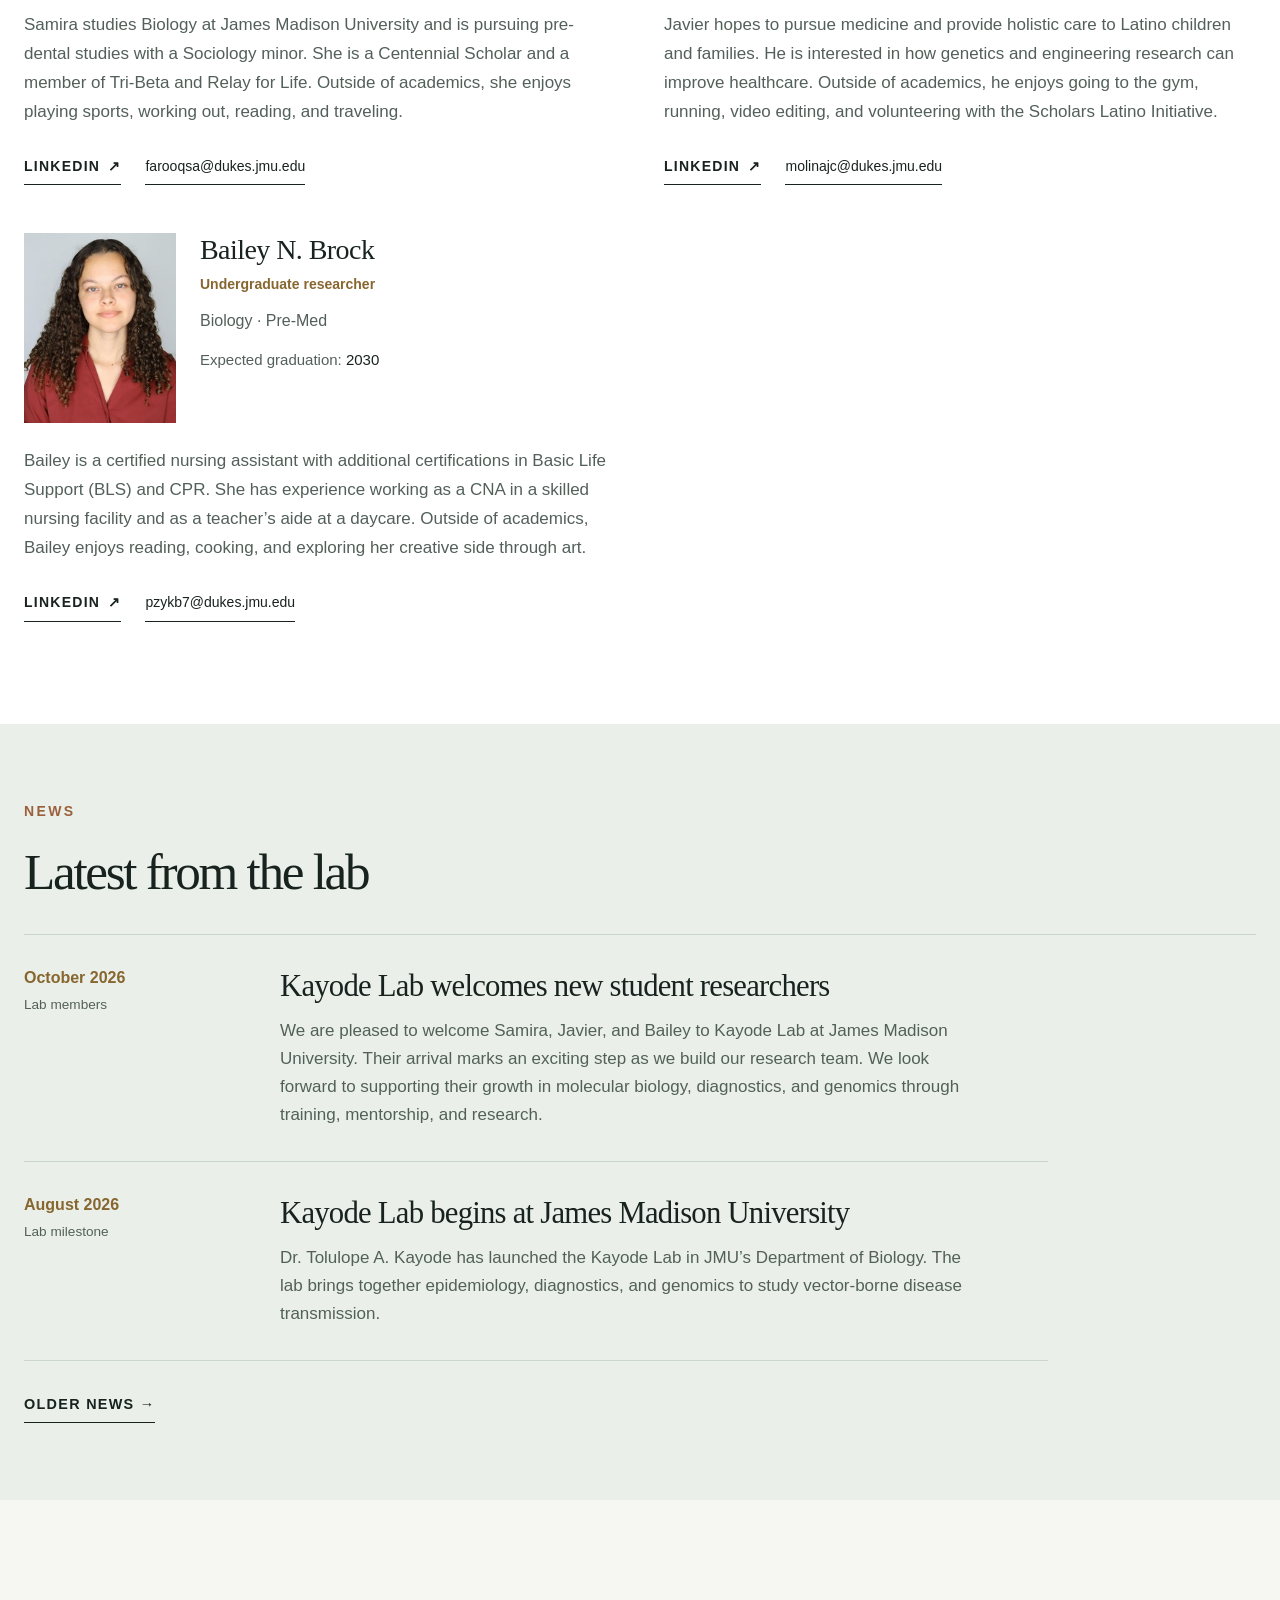
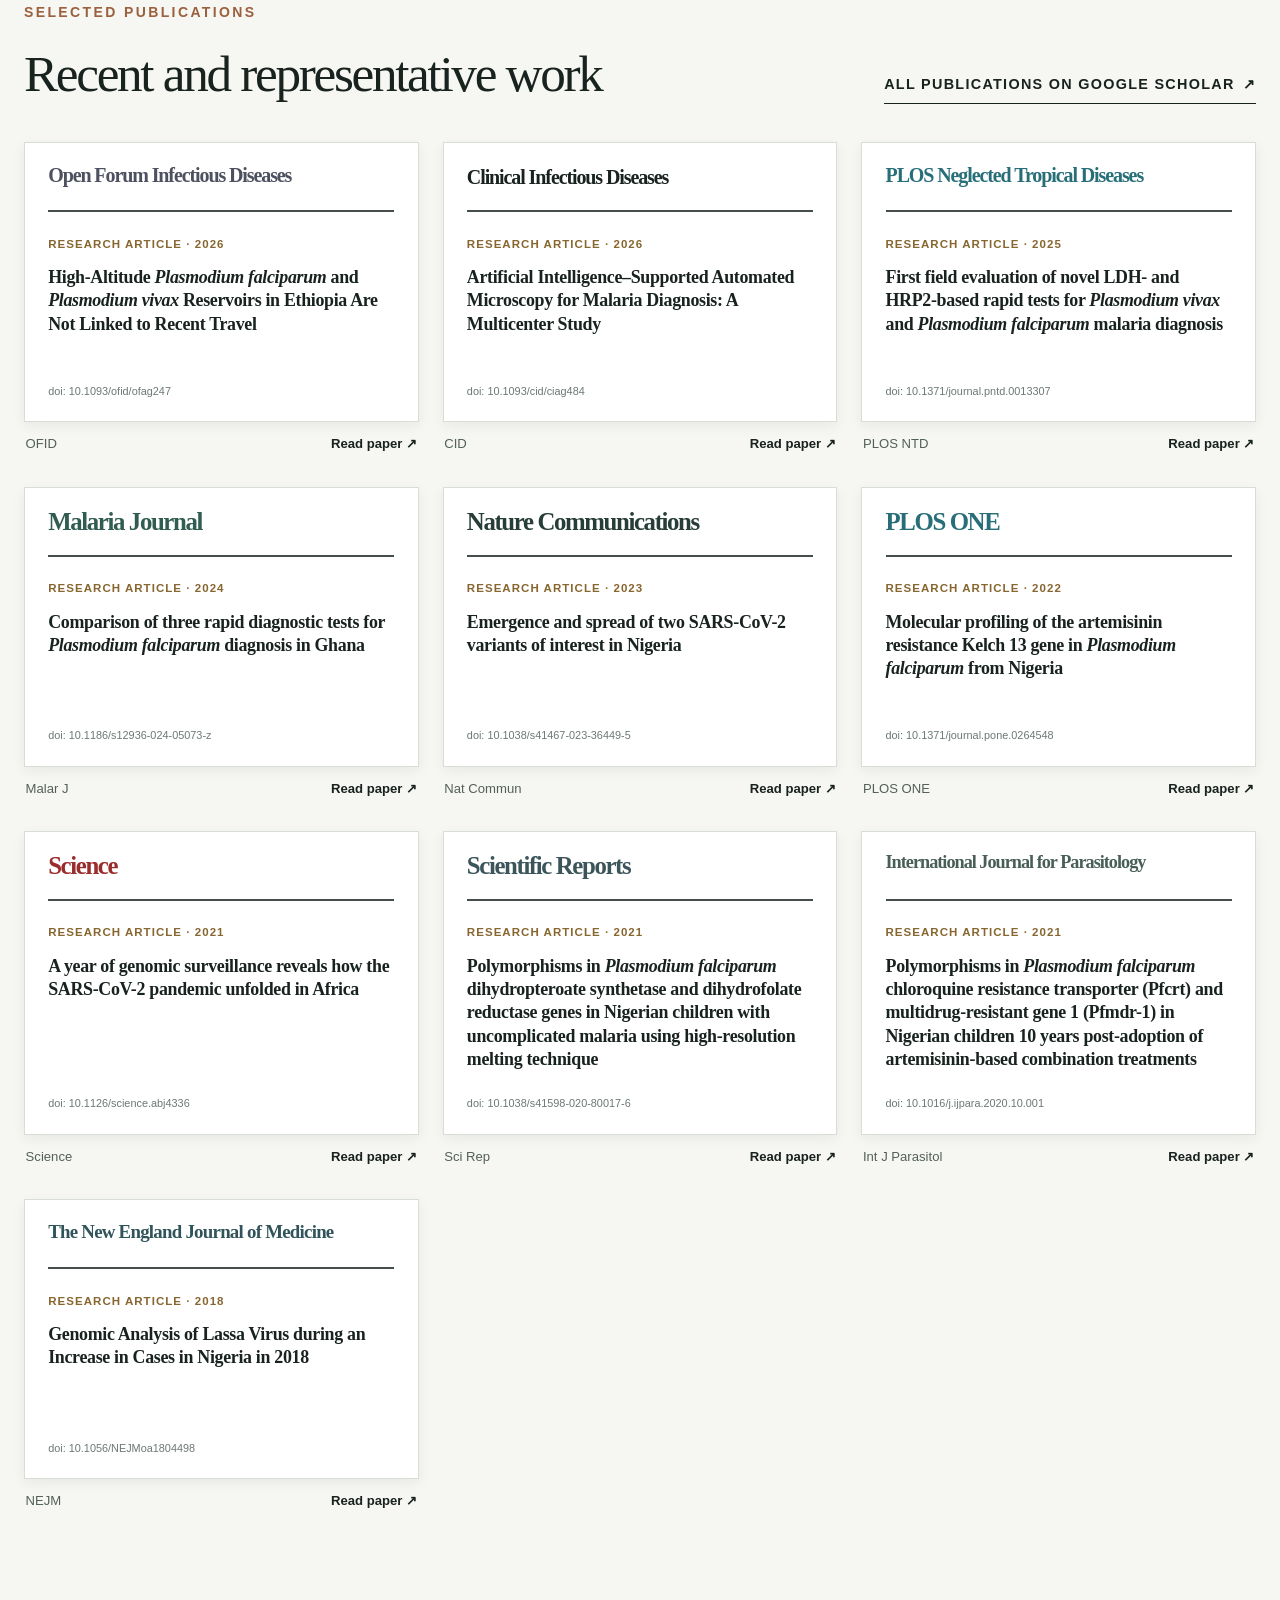
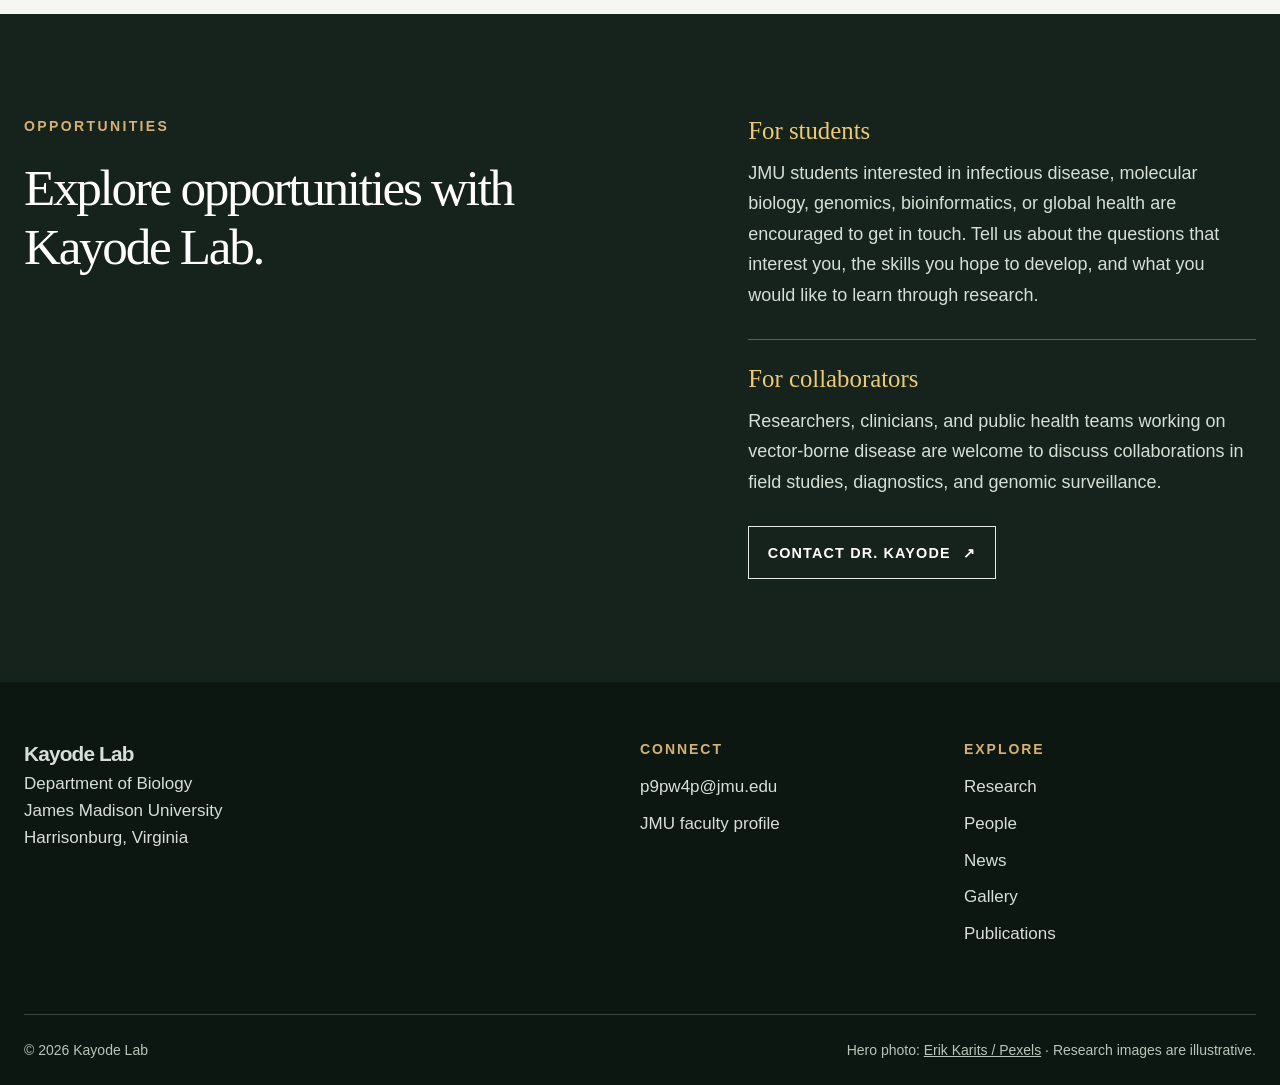
==== commit e96e86a9: "Update index.html" ====
--- a/index.html
+++ b/index.html
@@ -14,6 +14,12 @@
   <script src="cms-content.js?v=20261001-navigation2" defer></script>
   <script src="script.js?v=20261001-navigation2" defer></script>
 </head>
+  <!-- Cloudflare Web Analytics -->
+<script type="module"
+  src="https://static.cloudflareinsights.com/beacon.min.js"
+  data-cf-beacon='{"token":"c8604db7d9a0423f86e18057ab9093e6"}'>
+</script>
+<!-- End Cloudflare Web Analytics -->
 <body>
   <a class="skip-link" href="#main">Skip to content</a>
   <header class="site-header" id="top">
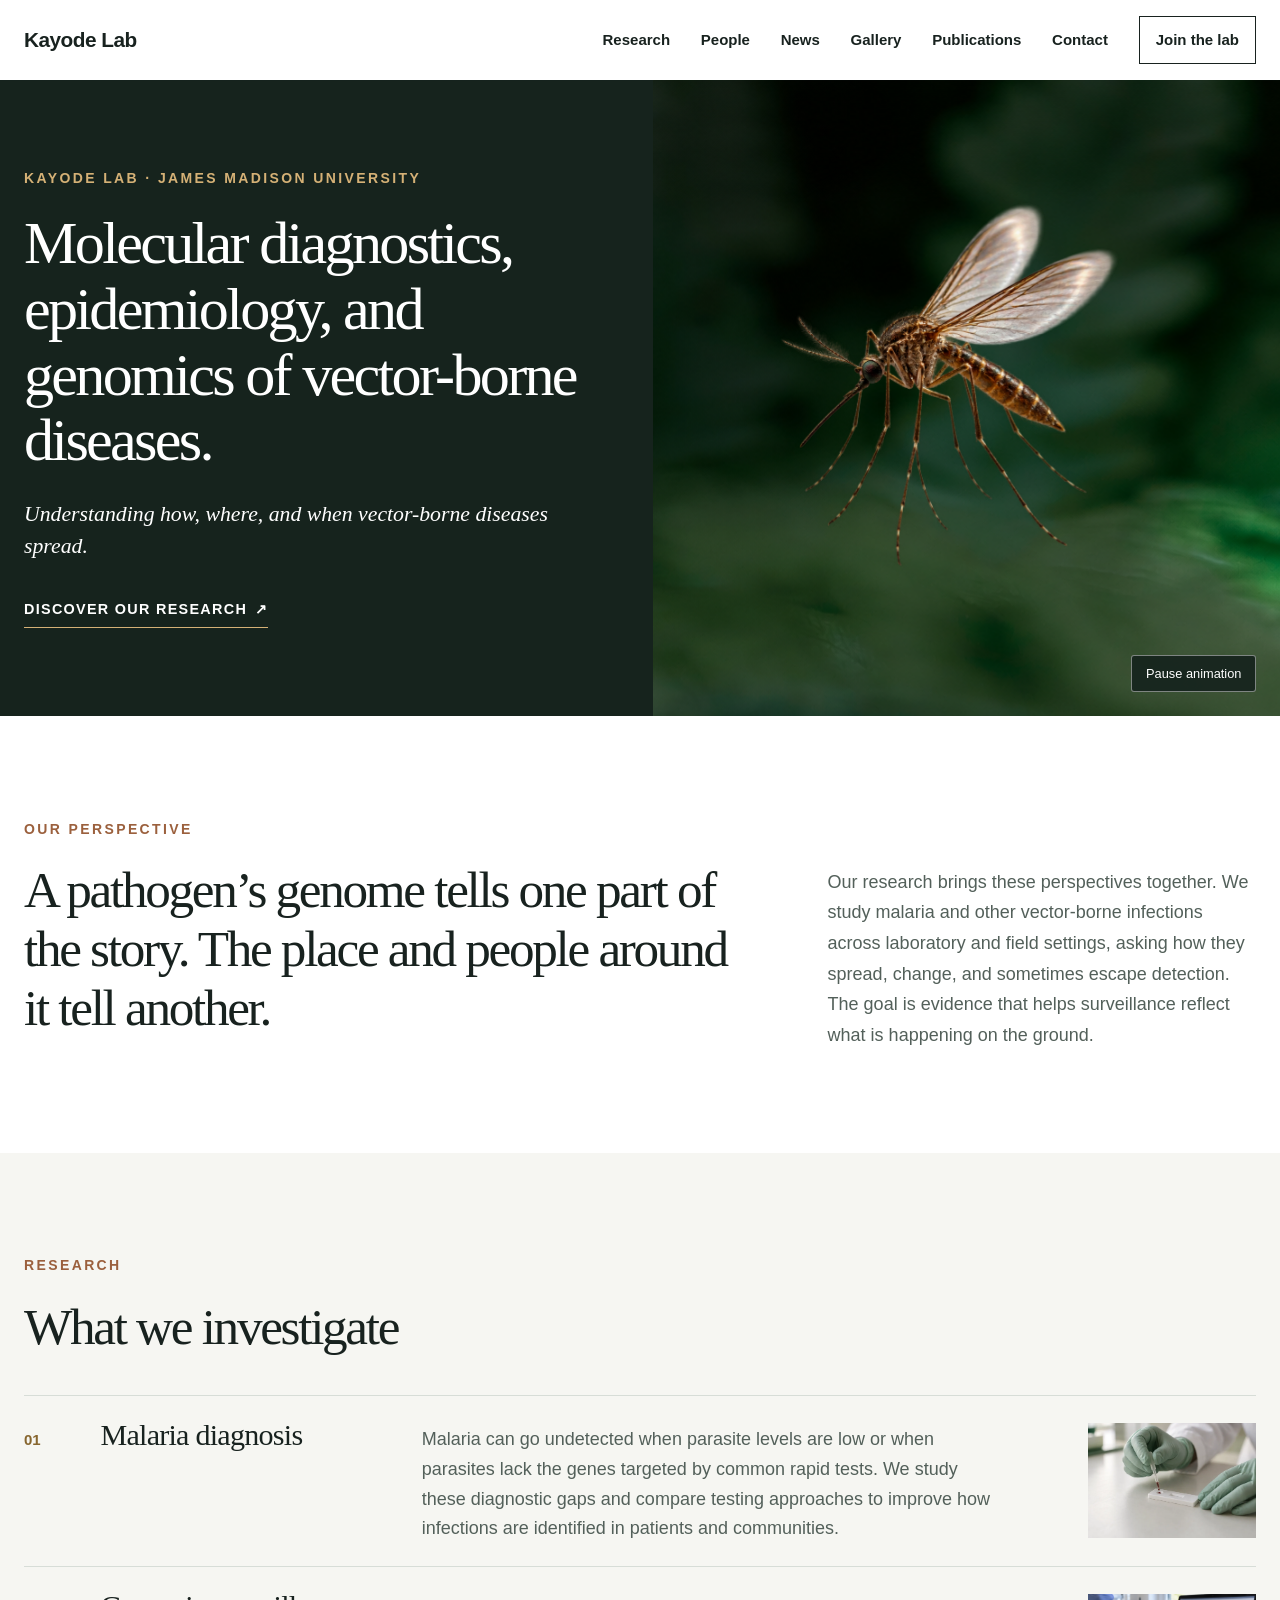
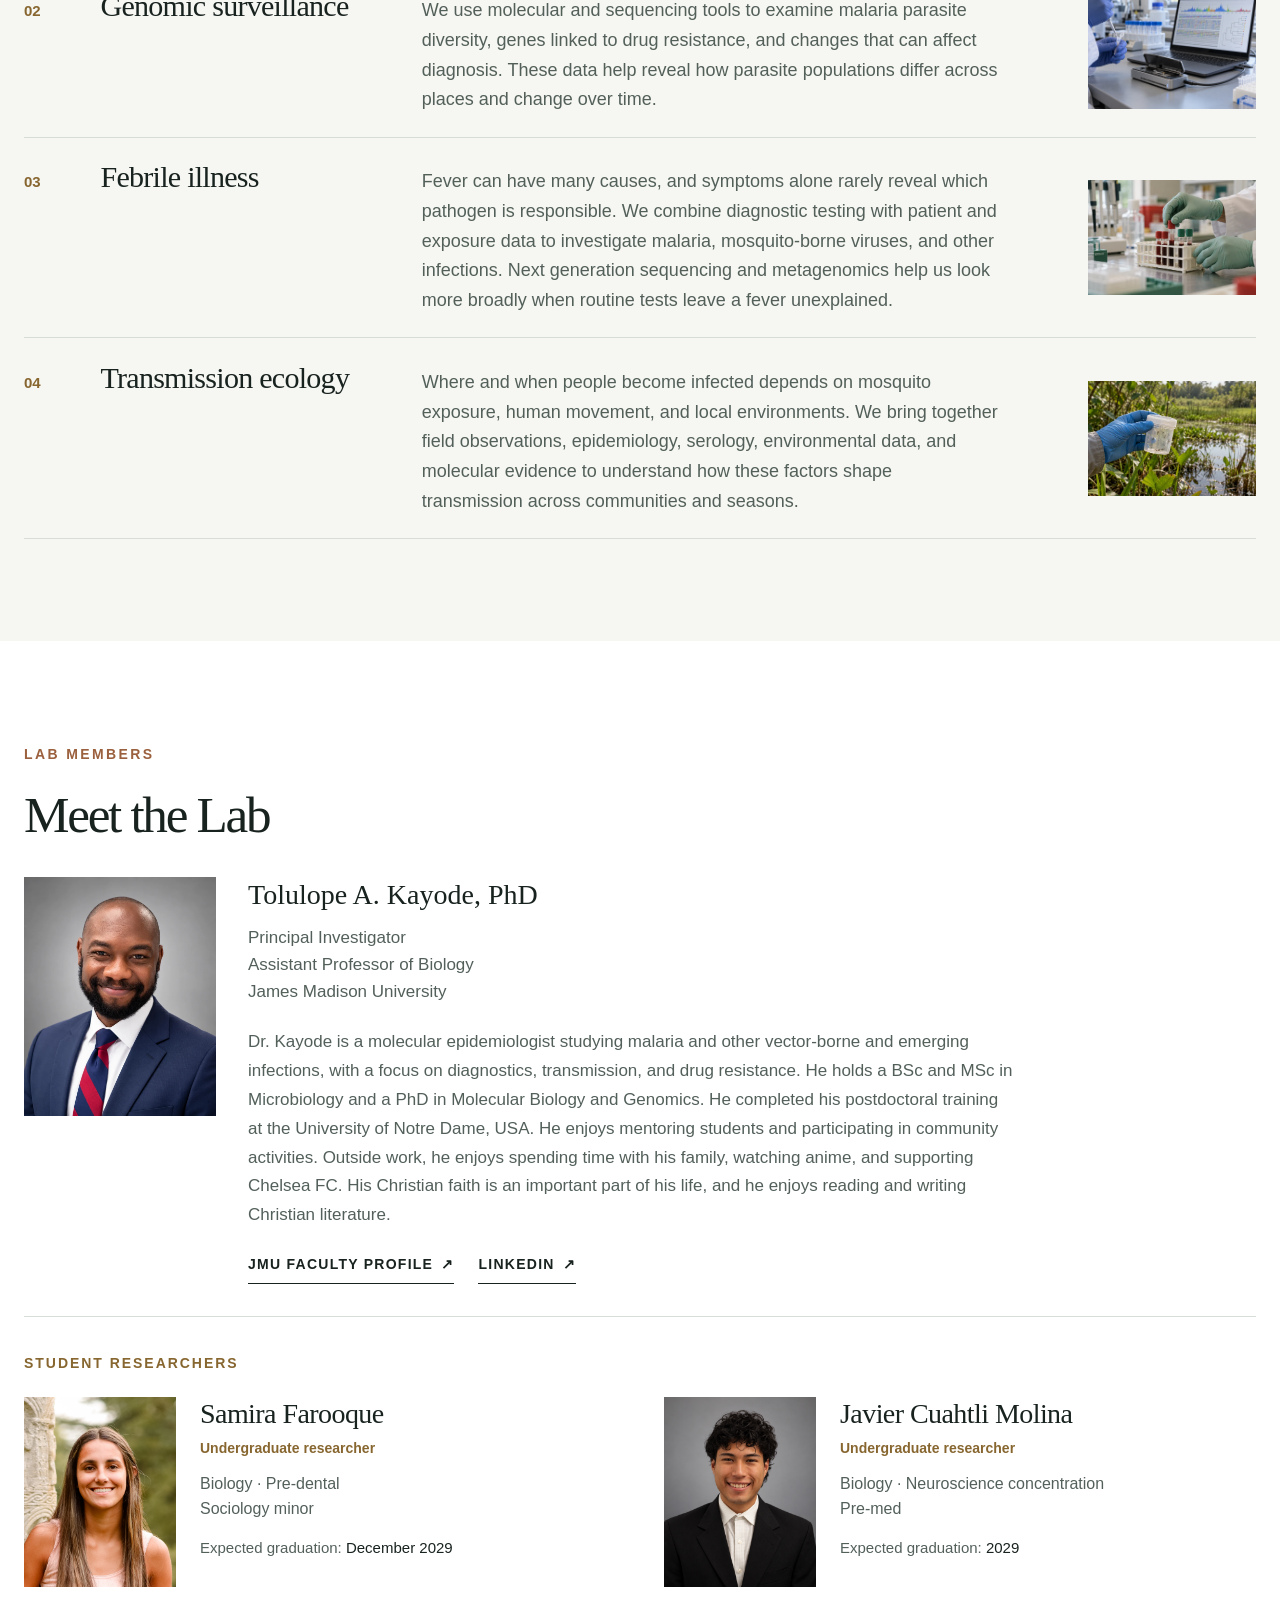
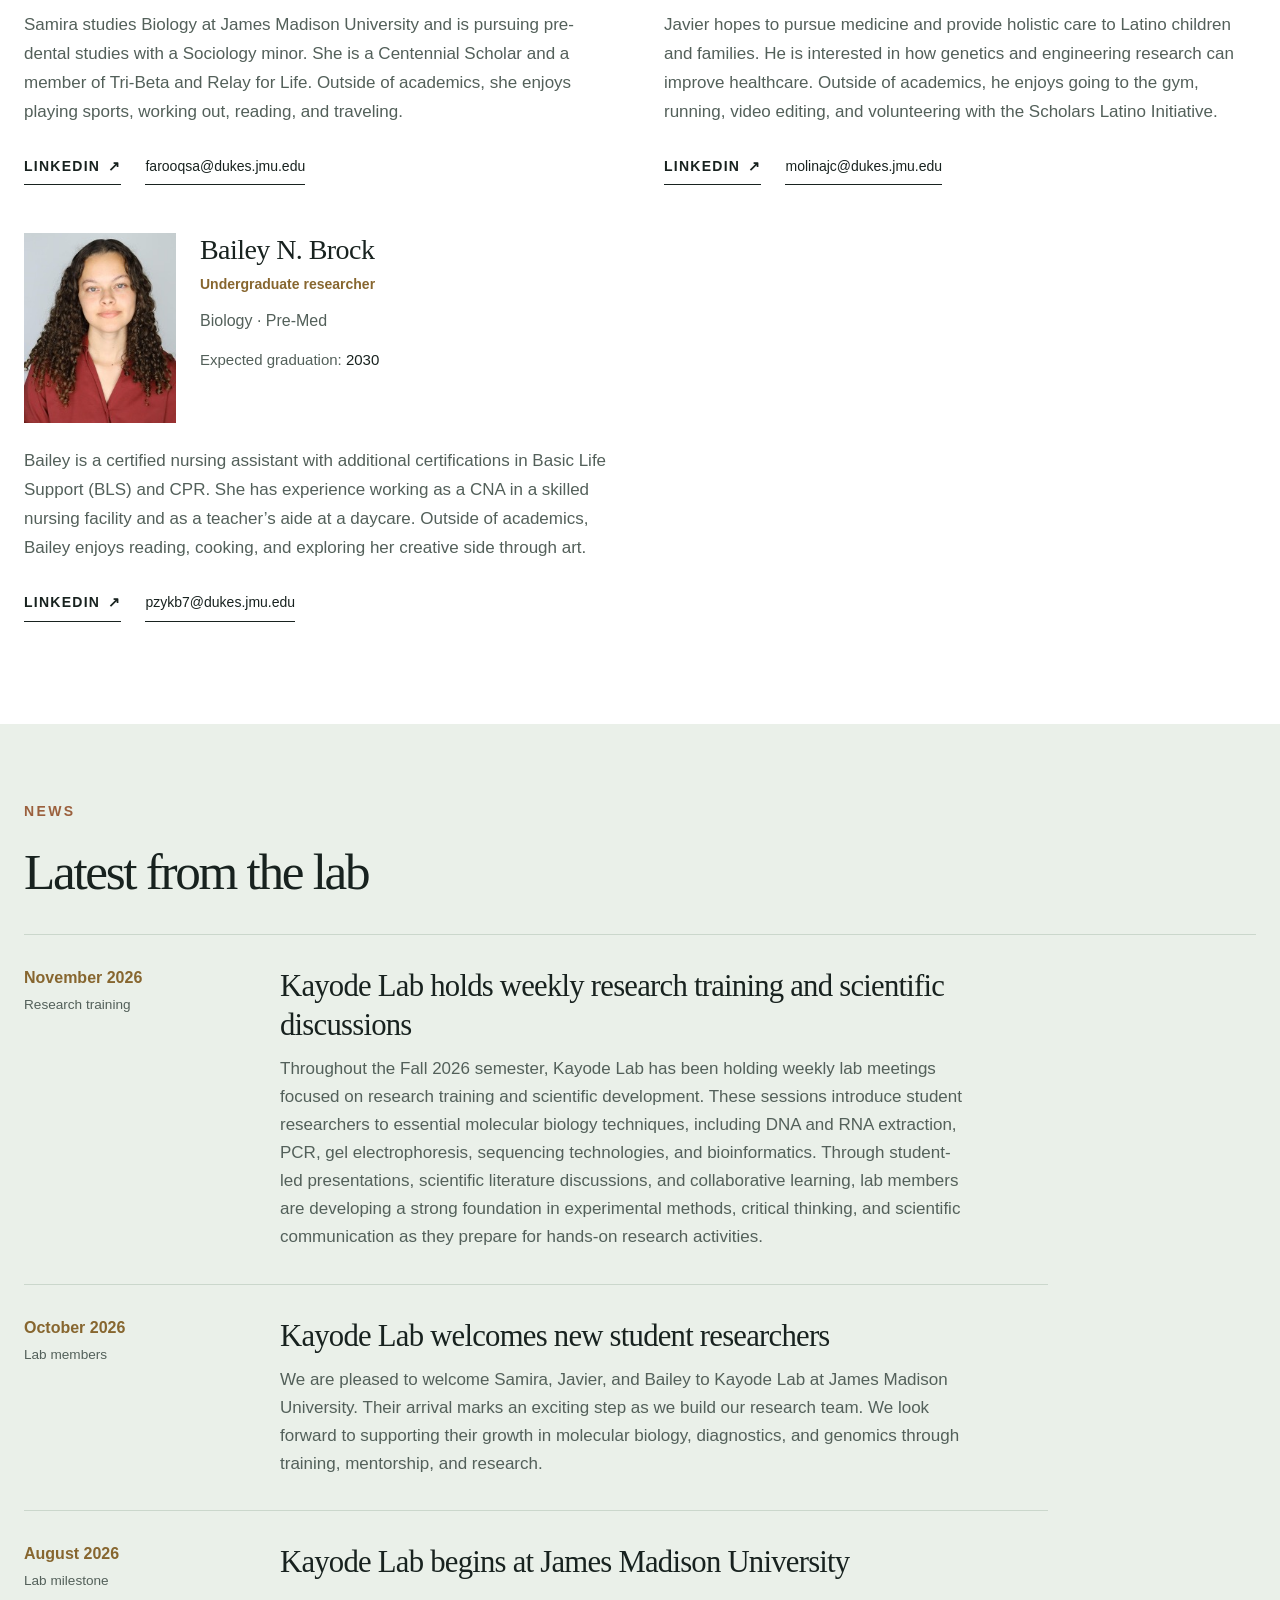
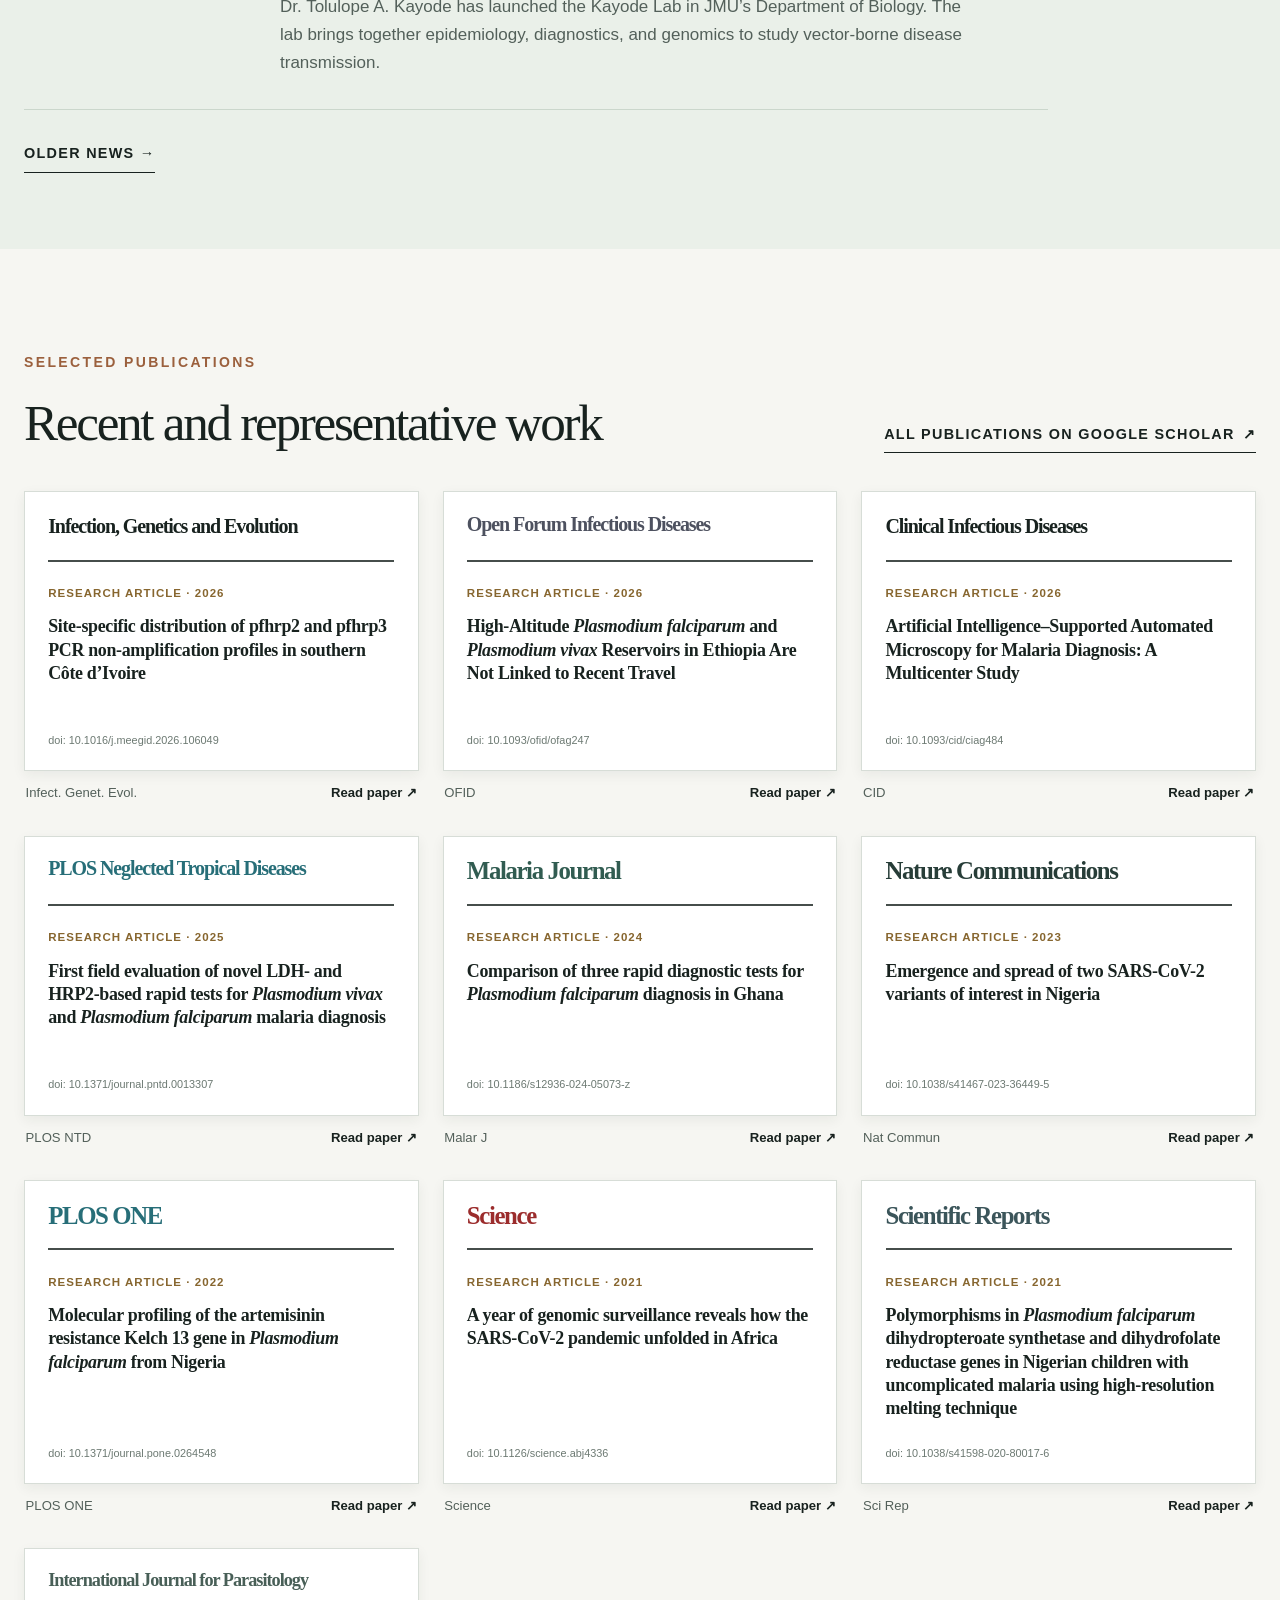
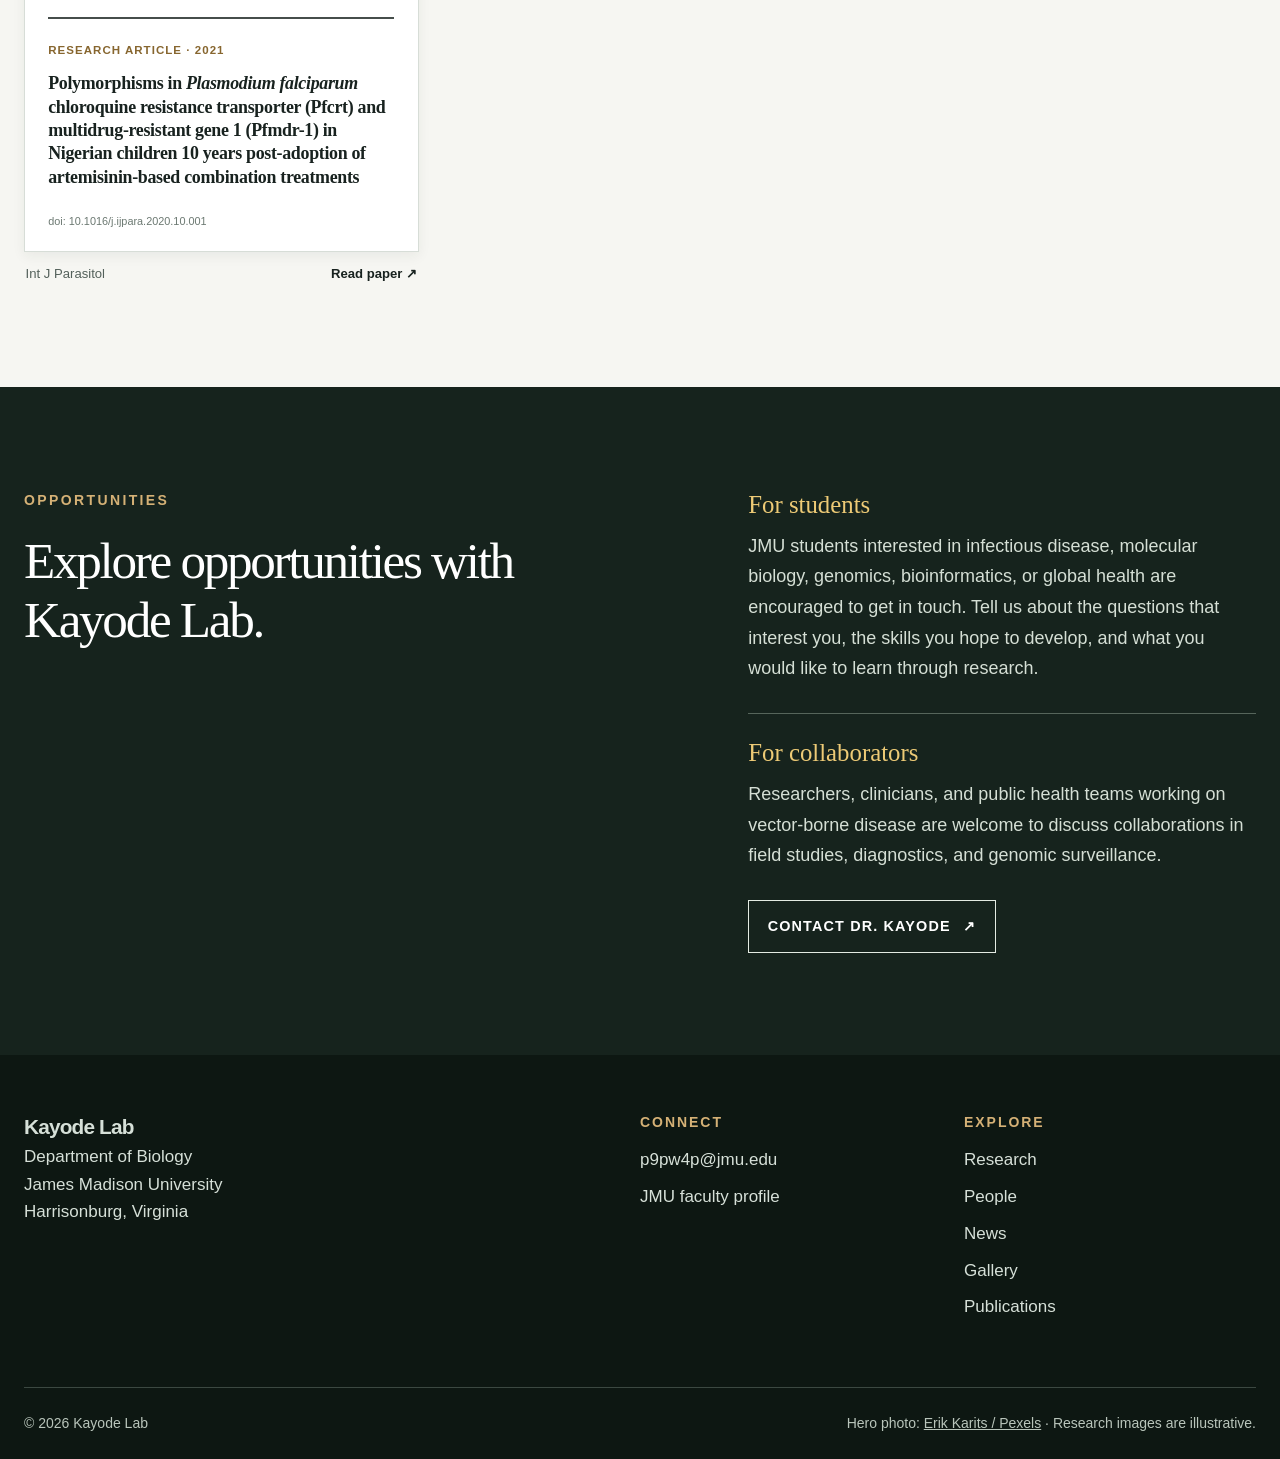
==== commit 353dd933: "Update index.html" ====
--- a/index.html
+++ b/index.html
@@ -6,6 +6,8 @@
   <meta name="theme-color" content="#18221f">
   <meta name="description" content="Kayode Lab at James Madison University studies vector-borne disease through field epidemiology, molecular diagnostics, and pathogen genomics.">
   <title>Kayode Lab | Vector-Borne Disease Research</title>
+  <link rel="icon" type="image/png" sizes="32x32" href="kayode-favicon-32.png">
+<link rel="icon" type="image/png" sizes="192x192" href="kayode-favicon-192.png">
   <link rel="preload" href="assets/mosquito-pexels.jpg" as="image" type="image/jpeg">
   <script src="navigation.js?v=20261001-navigation2"></script>
   <link rel="stylesheet" href="styles.css?v=20261001-navigation2">
@@ -13,13 +15,9 @@
   <script src="mosquito-motion.js?v=20261001-flight1" defer></script>
   <script src="cms-content.js?v=20261001-navigation2" defer></script>
   <script src="script.js?v=20261001-navigation2" defer></script>
+  <script src="site-editor.js?v=20261004-editor1" defer></script>
 </head>
-  <!-- Cloudflare Web Analytics -->
-<script type="module"
-  src="https://static.cloudflareinsights.com/beacon.min.js"
-  data-cf-beacon='{"token":"c8604db7d9a0423f86e18057ab9093e6"}'>
-</script>
-<!-- End Cloudflare Web Analytics -->
+  
 <body>
   <a class="skip-link" href="#main">Skip to content</a>
   <header class="site-header" id="top">
@@ -31,7 +29,7 @@
         <a href="#people">People</a>
         <a href="#news">News</a>
         <a href="gallery.html">Gallery</a>
-        <a href="https://scholar.google.com/citations?hl=en&amp;user=4zWHbgIAAAAJ" target="_blank" rel="noopener noreferrer">Publications</a>
+        <a href="#publications">Publications</a>
         <a href="#contact">Contact</a>
         <a class="nav-join" href="#join">Join the lab</a>
       </nav>
@@ -186,5 +184,11 @@
     <div class="wrap footer-grid"><div><a class="footer-brand" href="#top">Kayode Lab</a><p>Department of Biology<br>James Madison University<br>Harrisonburg, Virginia</p></div><div><p class="footer-heading">Connect</p><a href="mailto:p9pw4p@jmu.edu">p9pw4p@jmu.edu</a><a href="https://www.jmu.edu/biology/people/current-people/faculty/faculty-kayode.shtml" target="_blank" rel="noopener noreferrer">JMU faculty profile</a></div><div><p class="footer-heading">Explore</p><a href="#research">Research</a><a href="#people">People</a><a href="#news">News</a><a href="gallery.html">Gallery</a><a href="https://scholar.google.com/citations?hl=en&amp;user=4zWHbgIAAAAJ" target="_blank" rel="noopener noreferrer">Publications</a></div></div>
     <div class="wrap footer-bottom"><span>© 2026 Kayode Lab</span><span>Hero photo: <a href="https://www.pexels.com/photo/a-mosquito-on-a-leaf-10389982/" target="_blank" rel="noopener noreferrer">Erik Karits / Pexels</a> · Research images are illustrative.</span></div>
   </footer>
+<!-- Cloudflare Web Analytics -->
+<script type="module"
+  src="https://static.cloudflareinsights.com/beacon.min.js"
+  data-cf-beacon='{"token":"c8604db7d9a0423f86e18057ab9093e6"}'>
+</script>
+<!-- End Cloudflare Web Analytics -->
 </body>
 </html>
